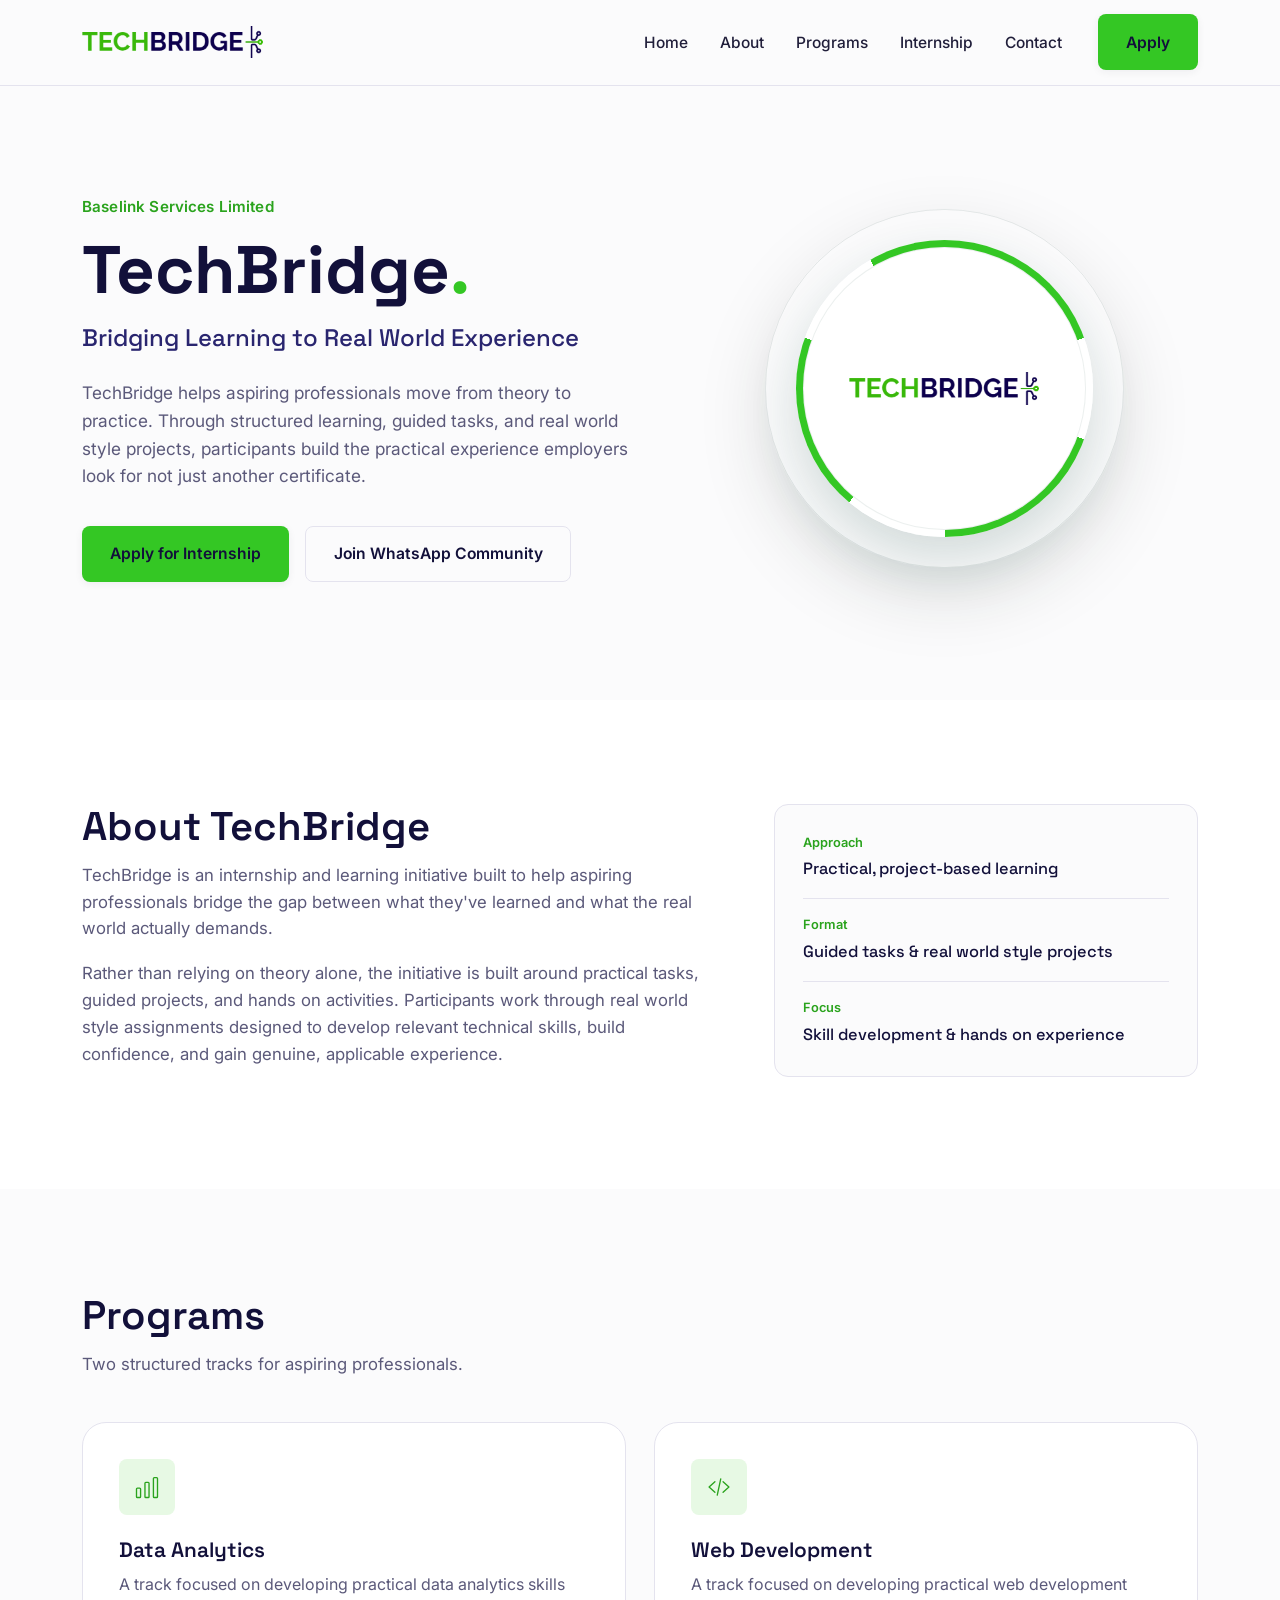
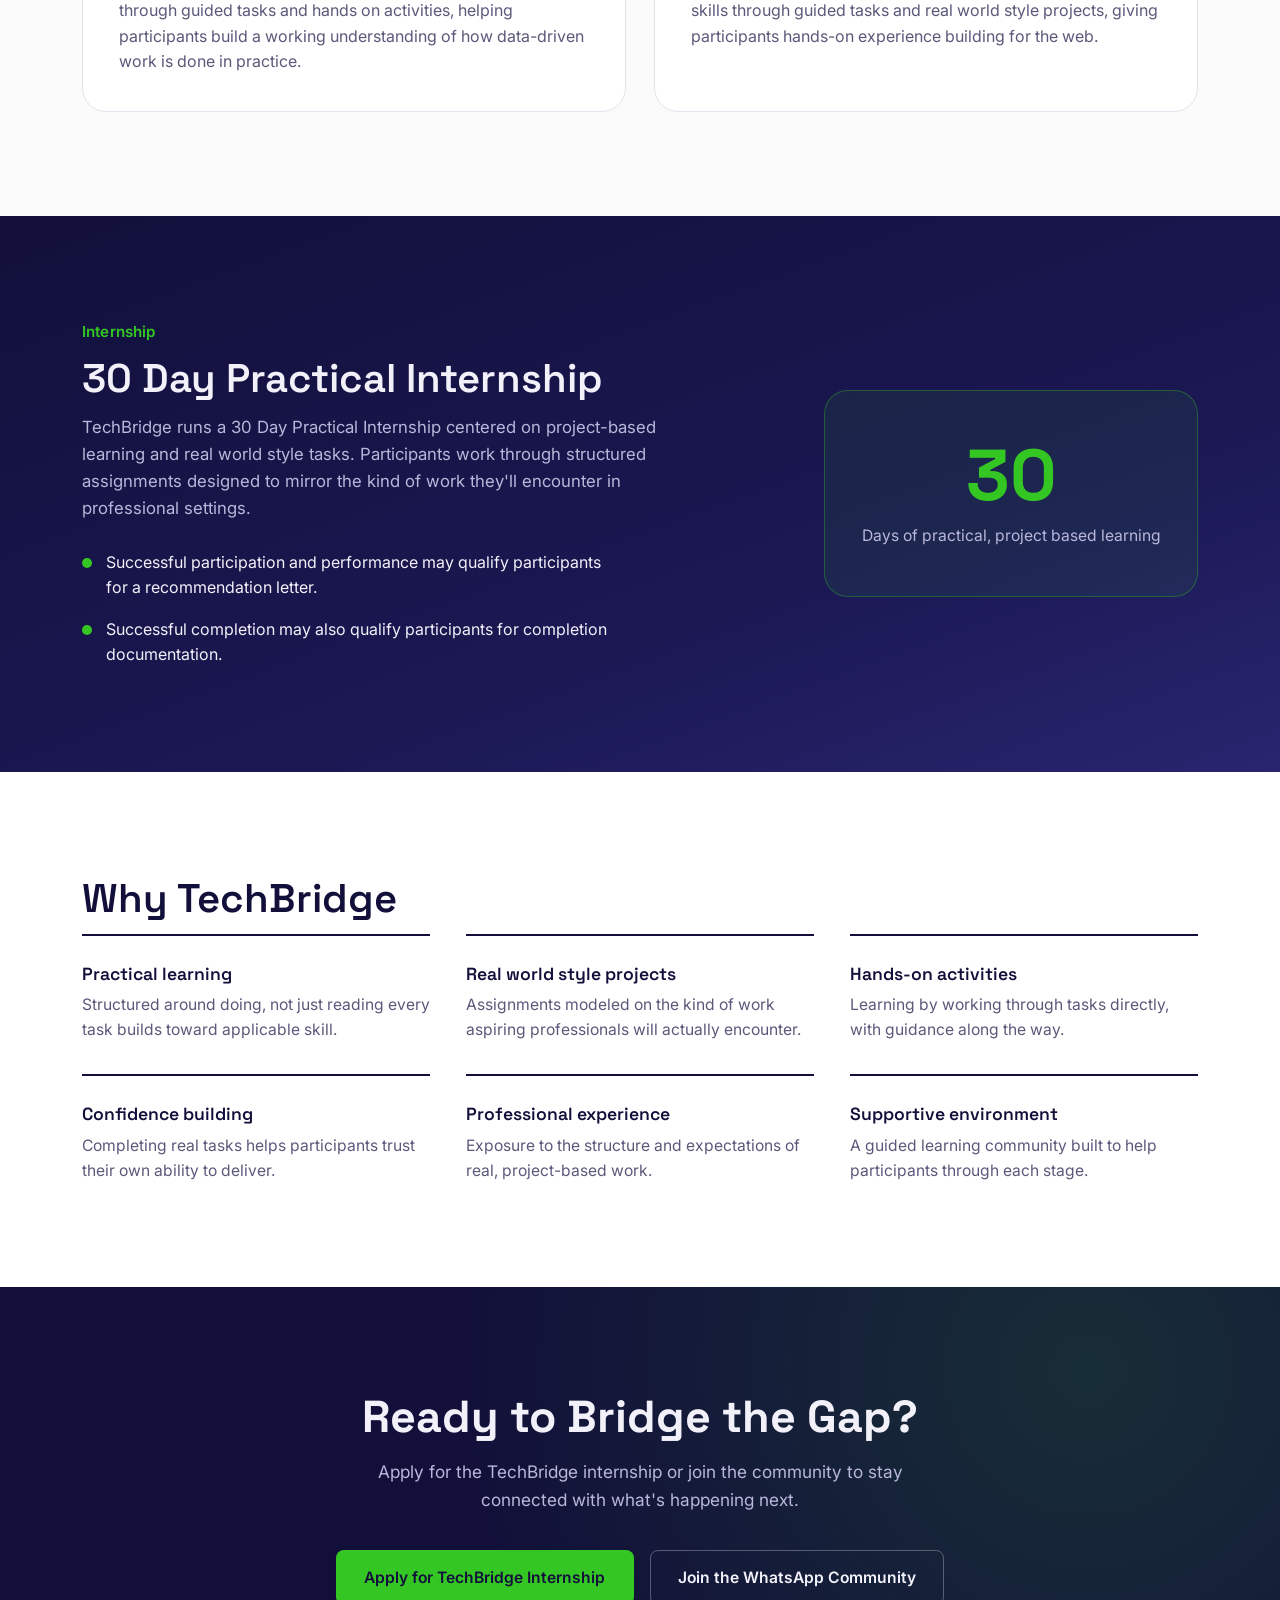
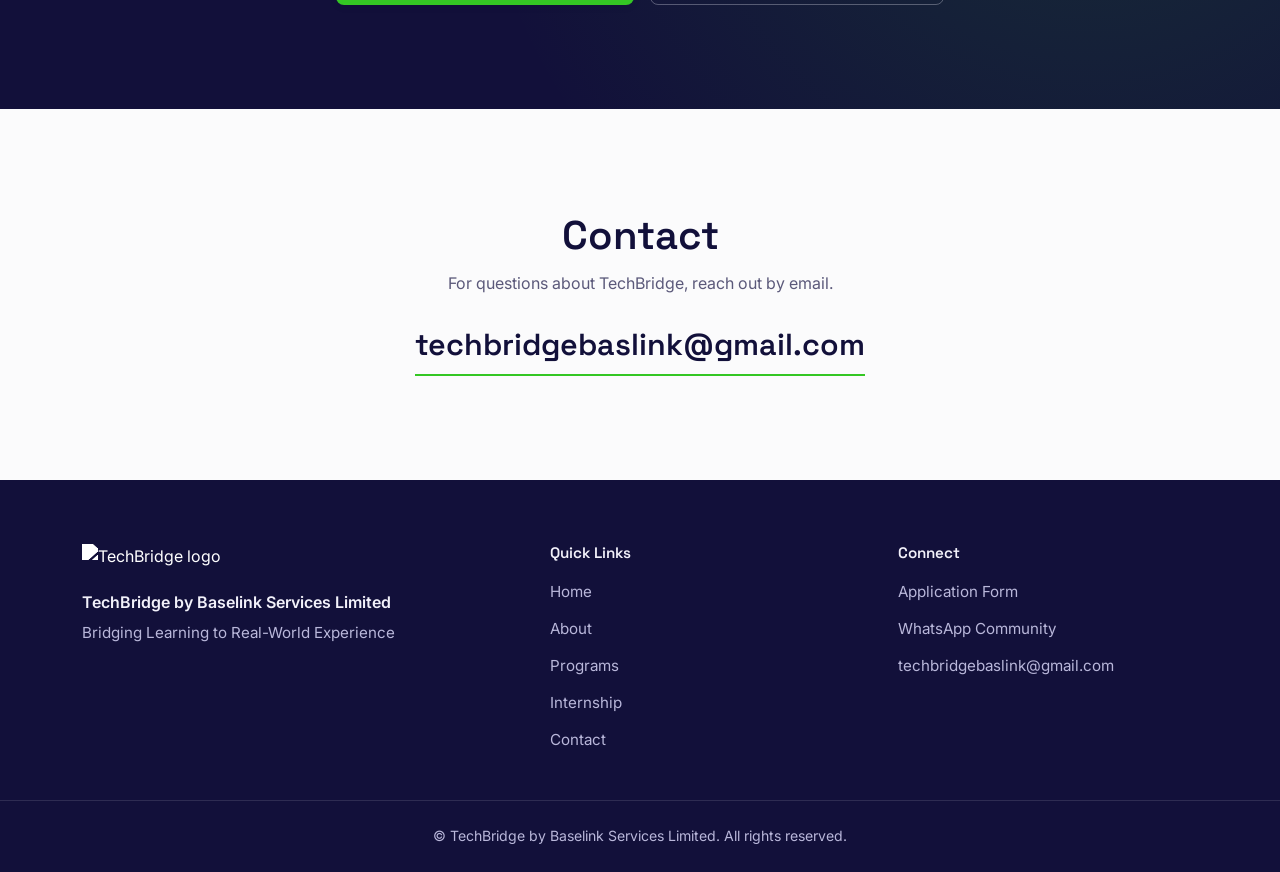
==== index.html @ 08ce560a "Add files via upload" ====
<!DOCTYPE html>
<html lang="en">
<head>
  <meta charset="UTF-8">
  <meta name="viewport" content="width=device-width, initial-scale=1.0">
  <title>TechBridge by Baselink Services Limited — Bridging Learning to Real-World Experience</title>
  <meta name="description" content="TechBridge by Baselink Services Limited offers a 30-Day Practical Internship in Data Analytics and Web Development, helping aspiring professionals bridge learning to real-world experience.">
  <link rel="icon" type="image/png" href="techbridge-logo.png">
  <link rel="preconnect" href="https://fonts.googleapis.com">
  <link rel="preconnect" href="https://fonts.gstatic.com" crossorigin>
  <link href="https://fonts.googleapis.com/css2?family=Space+Grotesk:wght@500;600;700&family=Inter:wght@400;500;600&display=swap" rel="stylesheet">
  <link rel="stylesheet" href="style.css">
</head>
<body>

  <!-- Skip link for keyboard/screen-reader users -->
  <a class="skip-link" href="#main">Skip to main content</a>

  <!-- ============ NAVIGATION ============ -->
  <header class="site-header">
    <nav class="navbar" aria-label="Primary navigation">
      <a href="#top" class="brand">
        <img src="techbridge-logo.png" alt="TechBridge logo" class="brand-logo">
      </a>

      <button class="nav-toggle" id="navToggle" aria-expanded="false" aria-controls="navMenu" aria-label="Open menu">
        <span></span><span></span><span></span>
      </button>

      <div class="nav-menu" id="navMenu">
        <ul class="nav-links">
          <li><a href="#top" class="nav-link">Home</a></li>
          <li><a href="#about" class="nav-link">About</a></li>
          <li><a href="#programs" class="nav-link">Programs</a></li>
          <li><a href="#internship" class="nav-link">Internship</a></li>
          <li><a href="#contact" class="nav-link">Contact</a></li>
        </ul>
        <a href="https://forms.gle/8EbdSy5ttGfLZfjv5?utm_source=chatgpt.com"
           class="btn btn-primary nav-apply"
           target="_blank" rel="noopener noreferrer">Apply</a>
      </div>
    </nav>
  </header>

  <main id="main">

    <!-- ============ HERO ============ -->
    <section id="top" class="hero">
      <div class="hero-inner">
        <div class="hero-content">
          <p class="eyebrow">Baselink Services Limited</p>
          <h1 class="hero-title">
            TechBridge<span class="hero-title-accent">.</span>
          </h1>
          <p class="hero-tagline">Bridging Learning to Real World Experience</p>
          <p class="hero-body">
            TechBridge helps aspiring professionals move from theory to practice.
            Through structured learning, guided tasks, and real world style projects,
            participants build the practical experience employers look for 
            not just another certificate.
          </p>
          <div class="hero-actions">
            <a href="https://forms.gle/8EbdSy5ttGfLZfjv5?utm_source=chatgpt.com"
               class="btn btn-primary" target="_blank" rel="noopener noreferrer">
              Apply for Internship
            </a>
            <a href="https://chat.whatsapp.com/FqpBvYS4oaK32cXDxc8JIS?utm_source=chatgpt.com"
               class="btn btn-secondary" target="_blank" rel="noopener noreferrer">
              Join WhatsApp Community
            </a>
          </div>
        </div>

        <div class="hero-visual">
          <div class="hero-logo-orbit" aria-label="TechBridge logo">
            <div class="hero-logo-ring">
              <div class="hero-logo-core">
                <img src="techbridge-logo.png" alt="TechBridge logo" class="hero-logo-image">
              </div>
            </div>
          </div>
        </div>
      </div>
    </section>

    <!-- ============ ABOUT ============ -->
    <section id="about" class="section about">
      <div class="section-inner about-grid">
        <div class="about-text">
          <h2 class="section-title">About TechBridge</h2>
          <p>
            TechBridge is an internship and learning initiative built to help aspiring
            professionals bridge the gap between what they've learned and what the
            real world actually demands.
          </p>
          <p>
            Rather than relying on theory alone, the initiative is built around
            practical tasks, guided projects, and hands on activities. Participants
            work through real world style assignments designed to develop relevant
            technical skills, build confidence, and gain genuine, applicable experience.
          </p>
        </div>
        <div class="about-panel">
          <div class="about-panel-row">
            <span class="about-panel-label">Approach</span>
            <span class="about-panel-value">Practical, project-based learning</span>
          </div>
          <div class="about-panel-row">
            <span class="about-panel-label">Format</span>
            <span class="about-panel-value">Guided tasks &amp; real world style projects</span>
          </div>
          <div class="about-panel-row">
            <span class="about-panel-label">Focus</span>
            <span class="about-panel-value">Skill development &amp; hands on experience</span>
          </div>
        </div>
      </div>
    </section>

    <!-- ============ PROGRAMS ============ -->
    <section id="programs" class="section programs">
      <div class="section-inner">
        <h2 class="section-title">Programs</h2>
        <p class="section-subtitle">Two structured tracks for aspiring professionals.</p>

        <div class="program-grid">
          <article class="program-card">
            <div class="program-icon" aria-hidden="true">
              <svg viewBox="0 0 48 48" fill="none">
                <rect x="6" y="26" width="7" height="16" rx="1.5" class="icon-stroke"/>
                <rect x="20.5" y="16" width="7" height="26" rx="1.5" class="icon-stroke"/>
                <rect x="35" y="8" width="7" height="34" rx="1.5" class="icon-stroke"/>
              </svg>
            </div>
            <h3 class="program-title">Data Analytics</h3>
            <p class="program-desc">
              A track focused on developing practical data analytics skills through
              guided tasks and hands on activities, helping participants build a
              working understanding of how data-driven work is done in practice.
            </p>
          </article>

          <article class="program-card">
            <div class="program-icon" aria-hidden="true">
              <svg viewBox="0 0 48 48" fill="none">
                <path d="M17 15 L7 24 L17 33" class="icon-stroke" stroke-linecap="round" stroke-linejoin="round"/>
                <path d="M31 15 L41 24 L31 33" class="icon-stroke" stroke-linecap="round" stroke-linejoin="round"/>
                <line x1="27" y1="10" x2="21" y2="38" class="icon-stroke" stroke-linecap="round"/>
              </svg>
            </div>
            <h3 class="program-title">Web Development</h3>
            <p class="program-desc">
              A track focused on developing practical web development skills through
              guided tasks and real world style projects, giving participants
              hands-on experience building for the web.
            </p>
          </article>
        </div>
      </div>
    </section>

    <!-- ============ INTERNSHIP ============ -->
    <section id="internship" class="section internship">
      <div class="section-inner internship-grid">
        <div class="internship-content">
          <p class="eyebrow eyebrow--light">Internship</p>
          <h2 class="section-title section-title--light">30 Day Practical Internship</h2>
          <p class="internship-body">
            TechBridge runs a 30 Day Practical Internship centered on project-based
            learning and real world style tasks. Participants work through
            structured assignments designed to mirror the kind of work they'll
            encounter in professional settings.
          </p>
          <ul class="internship-points">
            <li>
              <span class="point-mark" aria-hidden="true"></span>
              Successful participation and performance may qualify participants
              for a recommendation letter.
            </li>
            <li>
              <span class="point-mark" aria-hidden="true"></span>
              Successful completion may also qualify participants for completion
              documentation.
            </li>
          </ul>
        </div>
        <div class="internship-card">
          <span class="internship-card-number">30</span>
          <span class="internship-card-label">Days of practical, project based learning</span>
        </div>
      </div>
    </section>

    <!-- ============ WHY TECHBRIDGE ============ -->
    <section class="section why">
      <div class="section-inner">
        <h2 class="section-title">Why TechBridge</h2>
        <div class="why-grid">
          <div class="why-item">
            <h3>Practical learning</h3>
            <p>Structured around doing, not just reading every task builds toward applicable skill.</p>
          </div>
          <div class="why-item">
            <h3>Real world style projects</h3>
            <p>Assignments modeled on the kind of work aspiring professionals will actually encounter.</p>
          </div>
          <div class="why-item">
            <h3>Hands-on activities</h3>
            <p>Learning by working through tasks directly, with guidance along the way.</p>
          </div>
          <div class="why-item">
            <h3>Confidence building</h3>
            <p>Completing real tasks helps participants trust their own ability to deliver.</p>
          </div>
          <div class="why-item">
            <h3>Professional experience</h3>
            <p>Exposure to the structure and expectations of real, project-based work.</p>
          </div>
          <div class="why-item">
            <h3>Supportive environment</h3>
            <p>A guided learning community built to help participants through each stage.</p>
          </div>
        </div>
      </div>
    </section>

    <!-- ============ APPLICATION CTA ============ -->
    <section class="section cta">
      <div class="section-inner cta-inner">
        <h2 class="cta-title">Ready to Bridge the Gap?</h2>
        <p class="cta-body">
          Apply for the TechBridge internship or join the community to stay
          connected with what's happening next.
        </p>
        <div class="cta-actions">
          <a href="https://forms.gle/8EbdSy5ttGfLZfjv5?utm_source=chatgpt.com"
             class="btn btn-primary" target="_blank" rel="noopener noreferrer">
            Apply for TechBridge Internship
          </a>
          <a href="https://chat.whatsapp.com/FqpBvYS4oaK32cXDxc8JIS?utm_source=chatgpt.com"
             class="btn btn-secondary" target="_blank" rel="noopener noreferrer">
            Join the WhatsApp Community
          </a>
        </div>
      </div>
    </section>

    <!-- ============ CONTACT ============ -->
    <section id="contact" class="section contact">
      <div class="section-inner contact-inner">
        <h2 class="section-title">Contact</h2>
        <p class="contact-body">For questions about TechBridge, reach out by email.</p>
        <a href="mailto:techbridgebaslink@gmail.com" class="contact-email">
          techbridgebaslink@gmail.com
        </a>
      </div>
    </section>

  </main>

  <!-- ============ FOOTER ============ -->
  <footer class="site-footer">
    <div class="footer-inner">
      <div class="footer-brand">
        <img src="image/techbridge-logo.png" alt="TechBridge logo" class="footer-logo">
        <p class="footer-org">TechBridge by Baselink Services Limited</p>
        <p class="footer-tagline">Bridging Learning to Real-World Experience</p>
      </div>

      <div class="footer-col">
        <h3 class="footer-heading">Quick Links</h3>
        <ul class="footer-links">
          <li><a href="#top">Home</a></li>
          <li><a href="#about">About</a></li>
          <li><a href="#programs">Programs</a></li>
          <li><a href="#internship">Internship</a></li>
          <li><a href="#contact">Contact</a></li>
        </ul>
      </div>

      <div class="footer-col">
        <h3 class="footer-heading">Connect</h3>
        <ul class="footer-links">
          <li><a href="https://forms.gle/8EbdSy5ttGfLZfjv5?utm_source=chatgpt.com" target="_blank" rel="noopener noreferrer">Application Form</a></li>
          <li><a href="https://chat.whatsapp.com/FqpBvYS4oaK32cXDxc8JIS?utm_source=chatgpt.com" target="_blank" rel="noopener noreferrer">WhatsApp Community</a></li>
          <li><a href="mailto:techbridgebaslink@gmail.com">techbridgebaslink@gmail.com</a></li>
        </ul>
      </div>
    </div>

    <div class="footer-bottom">
      <p>&copy; TechBridge by Baselink Services Limited. All rights reserved.</p>
    </div>
  </footer>

  <script src="script.js"></script>
</body>
</html>
---- style.css ----
/* =========================================================
   TechBridge — Design System & Styles
   Sections: 1. Reset  2. Design Tokens  3. Base Typography
   4. Layout Utilities  5. Buttons  6. Header/Nav  7. Hero
   8. About  9. Programs  10. Internship  11. Why  12. CTA
   13. Contact  14. Footer  15. Animations  16. Media Queries
   ========================================================= */

/* ---------- 1. Reset ---------- */
*, *::before, *::after { box-sizing: border-box; }
html { scroll-behavior: smooth; }
body, h1, h2, h3, p, ul, figure { margin: 0; }
ul { padding: 0; list-style: none; }
img { max-width: 100%; display: block; }
a { color: inherit; text-decoration: none; }
button { font: inherit; }

/* ---------- 2. Design Tokens ---------- */
:root {
  /* Brand colors, drawn from the TechBridge mark */
  --color-navy-900: #12103A;
  --color-navy-800: #1B1854;
  --color-navy-700: #29256F;
  --color-green-500: #34C724;
  --color-green-600: #2AA31D;
  --color-green-100: #E7F9E4;

  /* Neutrals */
  --color-bg: #FBFBFC;
  --color-surface: #FFFFFF;
  --color-border: #E4E3EE;
  --color-text: #201E3A;
  --color-text-muted: #5B597A;
  --color-text-on-dark: #F2F1FA;
  --color-text-on-dark-muted: #B9B7DA;

  /* Type */
  --font-display: "Space Grotesk", "Segoe UI", sans-serif;
  --font-body: "Inter", "Segoe UI", sans-serif;

  /* Layout */
  --container-width: 1180px;
  --radius-sm: 8px;
  --radius-md: 14px;
  --radius-lg: 24px;
  --shadow-sm: 0 2px 8px rgba(18, 16, 58, 0.06);
  --shadow-md: 0 12px 32px rgba(18, 16, 58, 0.10);
  --shadow-glow: 0 0 0 4px rgba(52, 199, 36, 0.16);

  --transition-fast: 0.18s ease;
  --transition-med: 0.32s cubic-bezier(0.22, 1, 0.36, 1);
}

/* ---------- 3. Base Typography ---------- */
body {
  font-family: var(--font-body);
  color: var(--color-text);
  background: var(--color-bg);
  line-height: 1.6;
  -webkit-font-smoothing: antialiased;
}

h1, h2, h3 { font-family: var(--font-display); color: var(--color-navy-900); line-height: 1.15; }

.eyebrow {
  font-family: var(--font-body);
  font-weight: 600;
  font-size: 0.95rem;
  color: var(--color-green-600);
  margin: 0 0 0.75rem;
  letter-spacing: 0.01em;
}
.eyebrow--light { color: var(--color-green-500); }

.section-title {
  font-size: clamp(1.8rem, 1.4vw + 1.5rem, 2.5rem);
  font-weight: 600;
  margin-bottom: 0.75rem;
}
.section-title--light { color: var(--color-text-on-dark); }

.section-subtitle {
  color: var(--color-text-muted);
  font-size: 1.05rem;
  margin-bottom: 2.75rem;
  max-width: 46ch;
}

a:focus-visible, button:focus-visible {
  outline: 3px solid var(--color-green-500);
  outline-offset: 3px;
  border-radius: 4px;
}

/* ---------- 4. Layout Utilities ---------- */
.section { padding: 6.5rem 0; }
.section-inner {
  width: 100%;
  max-width: var(--container-width);
  margin: 0 auto;
  padding: 0 2rem;
}
.skip-link {
  position: absolute;
  left: -999px;
  top: 0;
  background: var(--color-navy-900);
  color: #fff;
  padding: 0.75rem 1.25rem;
  z-index: 200;
  border-radius: 0 0 8px 0;
}
.skip-link:focus { left: 0; }

/* ---------- 5. Buttons ---------- */
.btn {
  display: inline-flex;
  align-items: center;
  justify-content: center;
  gap: 0.5rem;
  padding: 0.9rem 1.7rem;
  border-radius: var(--radius-sm);
  font-weight: 600;
  font-size: 0.98rem;
  cursor: pointer;
  border: 1.5px solid transparent;
  transition: transform var(--transition-fast), box-shadow var(--transition-fast), background var(--transition-fast), color var(--transition-fast), border-color var(--transition-fast);
  white-space: nowrap;
}
.btn-primary {
  background: var(--color-green-500);
  color: var(--color-navy-900);
  box-shadow: var(--shadow-sm);
}
.btn-primary:hover {
  background: var(--color-green-600);
  transform: translateY(-2px);
  box-shadow: var(--shadow-md);
}
.btn-secondary {
  background: transparent;
  color: var(--color-navy-900);
  border-color: var(--color-border);
}
.btn-secondary:hover {
  border-color: var(--color-navy-900);
  transform: translateY(-2px);
}

/* Secondary button on dark backgrounds (CTA section) */
.cta .btn-secondary { color: var(--color-text-on-dark); border-color: rgba(242, 241, 250, 0.3); }
.cta .btn-secondary:hover { border-color: var(--color-text-on-dark); }

/* ---------- 6. Header / Nav ---------- */
.site-header {
  position: sticky;
  top: 0;
  z-index: 100;
  background: rgba(251, 251, 252, 0.85);
  backdrop-filter: blur(10px);
  border-bottom: 1px solid var(--color-border);
}
.navbar {
  max-width: var(--container-width);
  margin: 0 auto;
  padding: 0.9rem 2rem;
  display: flex;
  align-items: center;
  justify-content: space-between;
}
.brand { display: inline-flex; align-items: center; }
.brand-logo { height: 32px; width: auto; }

.nav-menu {
  display: flex;
  align-items: center;
  gap: 2.25rem;
}
.nav-links { display: flex; gap: 2rem; }
.nav-link {
  font-weight: 500;
  font-size: 0.97rem;
  color: var(--color-text);
  position: relative;
  padding: 0.3rem 0;
  transition: color var(--transition-fast);
}
.nav-link::after {
  content: "";
  position: absolute;
  left: 0; bottom: 0;
  width: 0;
  height: 2px;
  background: var(--color-green-500);
  transition: width var(--transition-med);
}
.nav-link:hover { color: var(--color-navy-900); }
.nav-link:hover::after { width: 100%; }

.nav-toggle {
  display: none;
  flex-direction: column;
  justify-content: center;
  gap: 5px;
  width: 40px;
  height: 40px;
  background: transparent;
  border: none;
  cursor: pointer;
}
.nav-toggle span {
  display: block;
  height: 2px;
  width: 24px;
  background: var(--color-navy-900);
  margin: 0 auto;
  transition: transform var(--transition-fast), opacity var(--transition-fast);
}

/* ---------- 7. Hero ---------- */
.hero {
  padding: 5.5rem 0 6rem;
  overflow: hidden;
}
.hero-inner {
  max-width: var(--container-width);
  margin: 0 auto;
  padding: 0 2rem;
  display: grid;
  grid-template-columns: 1.05fr 0.95fr;
  align-items: center;
  gap: 3rem;
}
.hero-content { animation: rise-in 0.7s var(--transition-med) both; }
.hero-title {
  font-size: clamp(2.6rem, 4vw + 1rem, 4.2rem);
  font-weight: 700;
  color: var(--color-navy-900);
  margin-bottom: 0.6rem;
}
.hero-title-accent { color: var(--color-green-500); }
.hero-tagline {
  font-family: var(--font-display);
  font-size: clamp(1.15rem, 1vw + 0.8rem, 1.5rem);
  color: var(--color-navy-700);
  font-weight: 500;
  margin-bottom: 1.4rem;
}
.hero-body {
  color: var(--color-text-muted);
  font-size: 1.08rem;
  max-width: 52ch;
  margin-bottom: 2.25rem;
}
.hero-actions { display: flex; flex-wrap: wrap; gap: 1rem; }

.hero-visual {
  display: flex;
  align-items: center;
  justify-content: center;
  min-height: 430px;
}
.hero-logo-orbit {
  position: relative;
  width: min(390px, 82vw);
  aspect-ratio: 1;
  display: grid;
  place-items: center;
  animation: rise-in 0.9s var(--transition-med) both;
  animation-delay: 0.15s;
}
.hero-logo-orbit::before,
.hero-logo-orbit::after {
  content: "";
  position: absolute;
  border-radius: 50%;
  pointer-events: none;
}
.hero-logo-orbit::before {
  inset: 4%;
  border: 1px solid rgba(20, 66, 55, 0.10);
  box-shadow: 0 28px 70px rgba(10, 38, 31, 0.13);
}
.hero-logo-orbit::after {
  width: 78%;
  height: 78%;
  background: radial-gradient(circle, rgba(52, 199, 36, 0.10) 0%, rgba(52, 199, 36, 0.03) 50%, transparent 72%);
  filter: blur(2px);
}
.hero-logo-ring {
  position: relative;
  z-index: 1;
  width: 76%;
  aspect-ratio: 1;
  border-radius: 50%;
  display: grid;
  place-items: center;
  padding: 7px;
  background: conic-gradient(
    from 0deg,
    var(--color-green-500) 0deg 70deg,
    #ffffff 70deg 110deg,
    var(--color-green-500) 110deg 180deg,
    #ffffff 180deg 220deg,
    var(--color-green-500) 220deg 290deg,
    #ffffff 290deg 330deg,
    var(--color-green-500) 330deg 360deg
  );
  box-shadow: 0 22px 55px rgba(18, 67, 53, 0.18);
  animation: logo-ring-spin 7s linear infinite;
}
.hero-logo-core {
  width: 100%;
  height: 100%;
  border-radius: 50%;
  display: grid;
  place-items: center;
  padding: 16%;
  background: #ffffff;
  border: 1px solid rgba(18, 67, 53, 0.08);
  overflow: hidden;
}
.hero-logo-image {
  width: 100%;
  height: 100%;
  object-fit: contain;
  display: block;
  animation: logo-ring-counter-spin 7s linear infinite;
}
@keyframes logo-ring-spin {
  to { transform: rotate(360deg); }
}
@keyframes logo-ring-counter-spin {
  to { transform: rotate(-360deg); }
}

/* ---------- 8. About ---------- */
.about { background: var(--color-surface); }
.about-grid {
  display: grid;
  grid-template-columns: 1.2fr 0.8fr;
  gap: 3.5rem;
  align-items: start;
}
.about-text p {
  color: var(--color-text-muted);
  font-size: 1.05rem;
  max-width: 58ch;
  margin-bottom: 1.1rem;
}
.about-panel {
  background: var(--color-bg);
  border: 1px solid var(--color-border);
  border-radius: var(--radius-md);
  padding: 1.75rem;
}
.about-panel-row {
  display: flex;
  flex-direction: column;
  gap: 0.2rem;
  padding: 1rem 0;
  border-bottom: 1px solid var(--color-border);
}
.about-panel-row:last-child { border-bottom: none; padding-bottom: 0; }
.about-panel-row:first-child { padding-top: 0; }
.about-panel-label {
  font-size: 0.8rem;
  font-weight: 600;
  color: var(--color-green-600);
}
.about-panel-value {
  font-family: var(--font-display);
  color: var(--color-navy-900);
  font-weight: 500;
  font-size: 1.02rem;
}

/* ---------- 9. Programs ---------- */
.programs { background: var(--color-bg); }
.program-grid {
  display: grid;
  grid-template-columns: repeat(2, 1fr);
  gap: 1.75rem;
}
.program-card {
  background: var(--color-surface);
  border: 1px solid var(--color-border);
  border-radius: var(--radius-lg);
  padding: 2.25rem;
  transition: transform var(--transition-med), box-shadow var(--transition-med), border-color var(--transition-med);
}
.program-card:hover {
  transform: translateY(-6px);
  box-shadow: var(--shadow-md);
  border-color: var(--color-green-500);
}
.program-icon {
  width: 56px; height: 56px;
  border-radius: var(--radius-sm);
  background: var(--color-green-100);
  display: flex; align-items: center; justify-content: center;
  margin-bottom: 1.5rem;
}
.program-icon svg { width: 28px; height: 28px; }
.icon-stroke { stroke: var(--color-green-600); stroke-width: 2.3; }
.program-title { font-size: 1.3rem; font-weight: 600; margin-bottom: 0.6rem; }
.program-desc { color: var(--color-text-muted); font-size: 1rem; }

/* ---------- 10. Internship ---------- */
.internship {
  background: linear-gradient(160deg, var(--color-navy-900), var(--color-navy-800) 65%, var(--color-navy-700));
}
.internship-grid {
  display: grid;
  grid-template-columns: 1.3fr 0.7fr;
  gap: 3rem;
  align-items: center;
}
.internship-body {
  color: var(--color-text-on-dark-muted);
  font-size: 1.05rem;
  max-width: 56ch;
  margin-bottom: 1.75rem;
}
.internship-points { display: flex; flex-direction: column; gap: 1rem; }
.internship-points li {
  display: flex;
  align-items: flex-start;
  gap: 0.85rem;
  color: var(--color-text-on-dark);
  font-size: 1rem;
  max-width: 54ch;
}
.point-mark {
  flex-shrink: 0;
  width: 10px; height: 10px;
  border-radius: 50%;
  background: var(--color-green-500);
  margin-top: 0.5rem;
}
.internship-card {
  background: rgba(52, 199, 36, 0.08);
  border: 1px solid rgba(52, 199, 36, 0.35);
  border-radius: var(--radius-lg);
  padding: 3rem 2rem;
  text-align: center;
  display: flex;
  flex-direction: column;
  gap: 0.75rem;
}
.internship-card-number {
  font-family: var(--font-display);
  font-size: 4.5rem;
  font-weight: 700;
  color: var(--color-green-500);
  line-height: 1;
}
.internship-card-label {
  color: var(--color-text-on-dark-muted);
  font-size: 0.98rem;
}

/* ---------- 11. Why TechBridge ---------- */
.why { background: var(--color-surface); }
.why-grid {
  display: grid;
  grid-template-columns: repeat(3, 1fr);
  gap: 2rem 2.25rem;
}
.why-item {
  padding: 1.75rem 0 0;
  border-top: 2px solid var(--color-navy-900);
}
.why-item h3 { font-size: 1.1rem; font-weight: 600; margin-bottom: 0.5rem; }
.why-item p { color: var(--color-text-muted); font-size: 0.98rem; }

/* ---------- 12. CTA ---------- */
.cta {
  background: var(--color-navy-900);
  background-image: radial-gradient(circle at 85% 20%, rgba(52, 199, 36, 0.16), transparent 55%);
  text-align: center;
}
.cta-inner { display: flex; flex-direction: column; align-items: center; }
.cta-title {
  font-size: clamp(2rem, 2vw + 1.2rem, 2.9rem);
  font-weight: 700;
  color: var(--color-text-on-dark);
  margin-bottom: 1rem;
}
.cta-body {
  color: var(--color-text-on-dark-muted);
  font-size: 1.08rem;
  max-width: 50ch;
  margin-bottom: 2.25rem;
}
.cta-actions { display: flex; flex-wrap: wrap; gap: 1rem; justify-content: center; }

/* ---------- 13. Contact ---------- */
.contact { background: var(--color-bg); text-align: center; }
.contact-inner { display: flex; flex-direction: column; align-items: center; }
.contact-body { color: var(--color-text-muted); margin-bottom: 1.5rem; }
.contact-email {
  font-family: var(--font-display);
  font-size: clamp(1.3rem, 1.5vw + 0.9rem, 1.9rem);
  font-weight: 600;
  color: var(--color-navy-900);
  padding-bottom: 0.3rem;
  border-bottom: 2px solid var(--color-green-500);
  transition: color var(--transition-fast);
}
.contact-email:hover { color: var(--color-green-600); }

/* ---------- 14. Footer ---------- */
.site-footer { background: var(--color-navy-900); color: var(--color-text-on-dark-muted); }
.footer-inner {
  max-width: var(--container-width);
  margin: 0 auto;
  padding: 4rem 2rem 3rem;
  display: grid;
  grid-template-columns: 1.4fr 1fr 1fr;
  gap: 3rem;
}
.footer-logo { height: 30px; width: auto; margin-bottom: 1rem; filter: brightness(0) invert(1); }
.footer-org { color: var(--color-text-on-dark); font-weight: 600; margin-bottom: 0.3rem; }
.footer-tagline { font-size: 0.95rem; }
.footer-heading {
  color: var(--color-text-on-dark);
  font-size: 0.95rem;
  font-weight: 600;
  margin-bottom: 1.1rem;
}
.footer-links { display: flex; flex-direction: column; gap: 0.7rem; }
.footer-links a { font-size: 0.95rem; transition: color var(--transition-fast); }
.footer-links a:hover { color: var(--color-green-500); }
.footer-bottom {
  border-top: 1px solid rgba(242, 241, 250, 0.12);
  padding: 1.5rem 2rem;
  text-align: center;
  font-size: 0.88rem;
}

/* ---------- 15. Animations ---------- */
@keyframes rise-in {
  from { opacity: 0; transform: translateY(18px); }
  to { opacity: 1; transform: translateY(0); }
}

.reveal {
  opacity: 0;
  transform: translateY(24px);
  transition: opacity 0.7s var(--transition-med), transform 0.7s var(--transition-med);
}
.reveal.is-visible {
  opacity: 1;
  transform: translateY(0);
}

@media (prefers-reduced-motion: reduce) {
  html { scroll-behavior: auto; }
  .hero-content, .hero-logo-orbit, .hero-logo-ring, .hero-logo-image, .reveal {
    animation: none !important;
    transition: none !important;
    opacity: 1 !important;
    transform: none !important;
  }
  .program-card:hover, .btn:hover { transform: none; }
}

/* ---------- 16. Media Queries ---------- */

/* Laptop / small desktop */
@media (max-width: 1024px) {
  .hero-inner { grid-template-columns: 1fr; text-align: left; }
  .hero-visual { order: -1; max-width: 360px; min-height: 340px; margin: 0 auto 1rem; }
  .about-grid { grid-template-columns: 1fr; }
  .internship-grid { grid-template-columns: 1fr; }
  .internship-card { max-width: 320px; }
  .why-grid { grid-template-columns: repeat(2, 1fr); }
}

/* Tablet */
@media (max-width: 768px) {
  .section { padding: 4.5rem 0; }
  .footer-inner { grid-template-columns: 1fr 1fr; }
  .footer-brand { grid-column: 1 / -1; }
  .program-grid { grid-template-columns: 1fr; }

  .nav-toggle { display: flex; }
  .nav-menu {
    position: fixed;
    top: 0;
    right: 0;
    height: 100vh;
    width: min(78vw, 320px);
    background: var(--color-surface);
    flex-direction: column;
    align-items: flex-start;
    justify-content: flex-start;
    gap: 2rem;
    padding: 5.5rem 2rem 2rem;
    box-shadow: -8px 0 32px rgba(18, 16, 58, 0.14);
    transform: translateX(100%);
    transition: transform var(--transition-med);
  }
  .nav-menu.is-open { transform: translateX(0); }
  .nav-links { flex-direction: column; gap: 1.5rem; width: 100%; }
  .nav-apply { width: 100%; text-align: center; }

  .nav-toggle.is-open span:nth-child(1) { transform: translateY(7px) rotate(45deg); }
  .nav-toggle.is-open span:nth-child(2) { opacity: 0; }
  .nav-toggle.is-open span:nth-child(3) { transform: translateY(-7px) rotate(-45deg); }
}

/* Mobile */
@media (max-width: 480px) {
  .section-inner, .navbar, .hero-inner { padding-left: 1.25rem; padding-right: 1.25rem; }
  .hero { padding: 3rem 0 3.5rem; }
  .section { padding: 3.5rem 0; }
  .hero-actions, .cta-actions { flex-direction: column; align-items: stretch; }
  .btn { width: 100%; }
  .why-grid { grid-template-columns: 1fr; }
  .footer-inner { grid-template-columns: 1fr; gap: 2.25rem; }
}
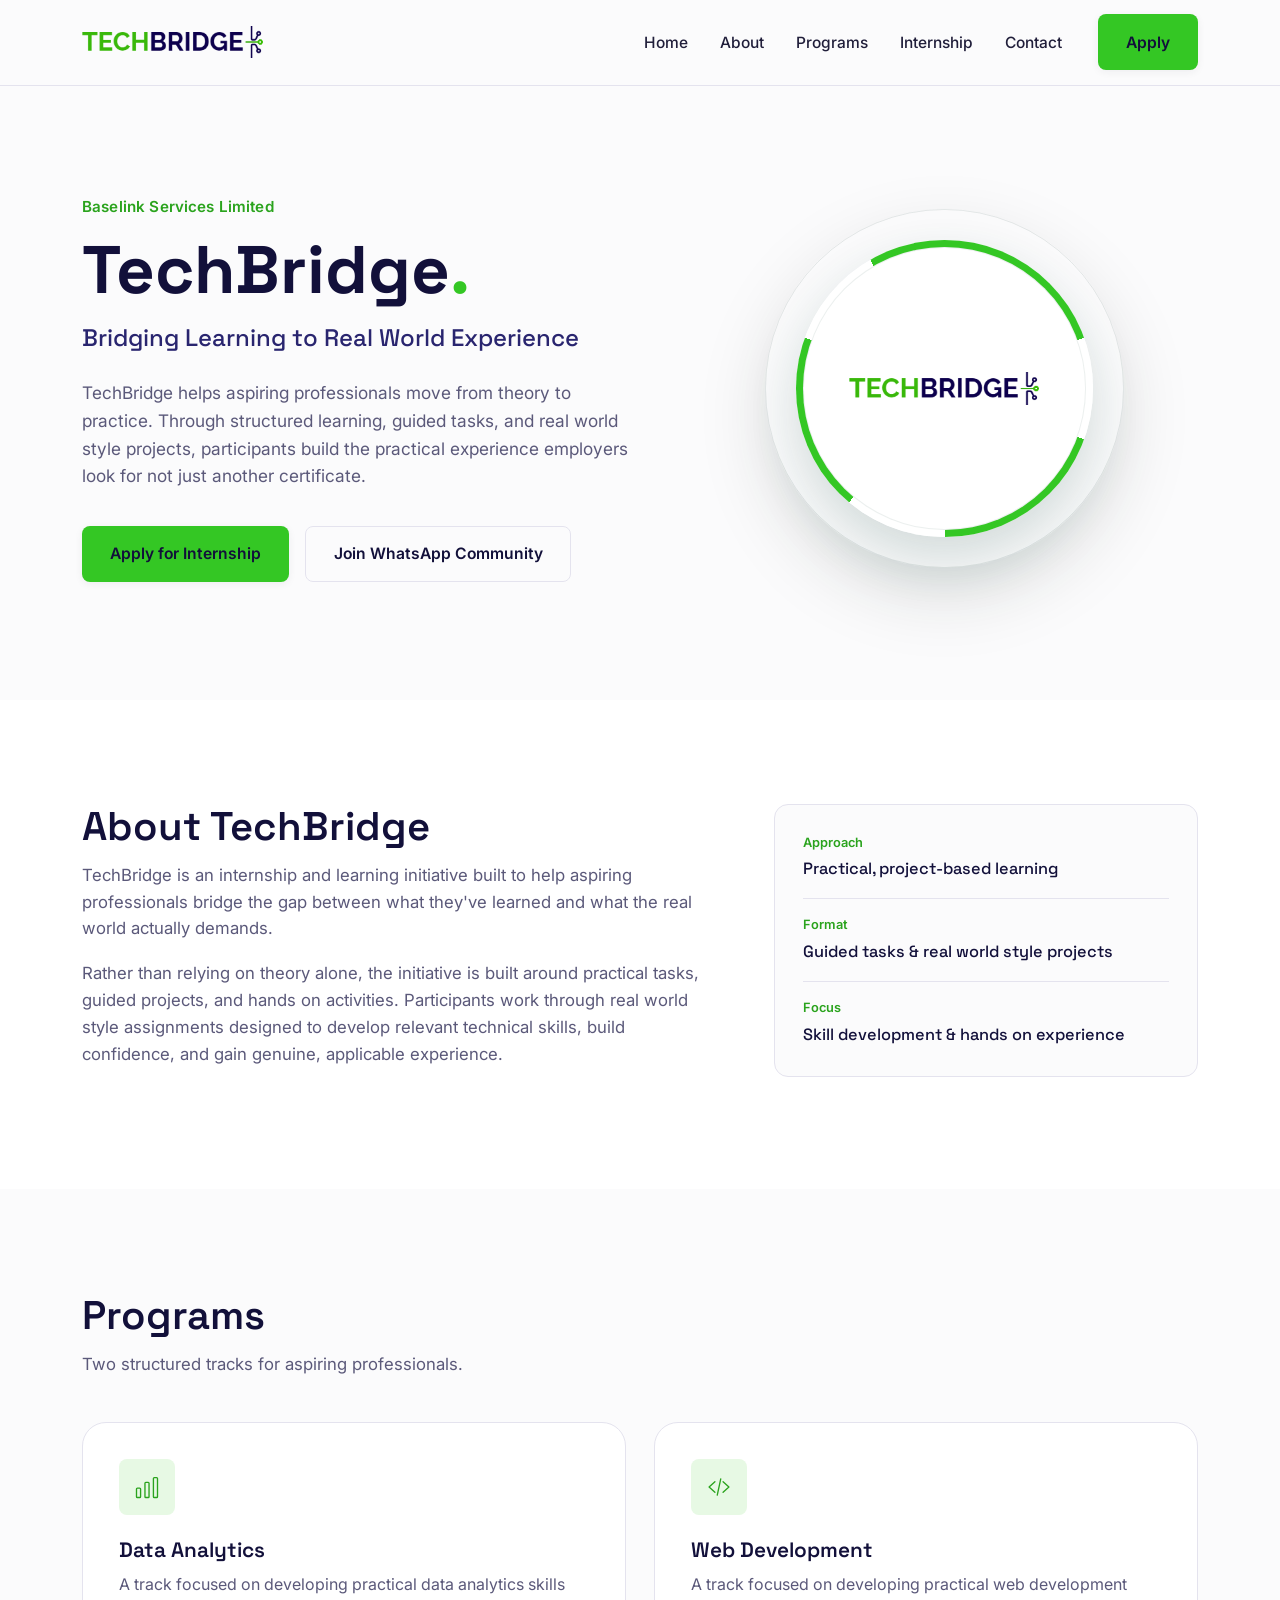
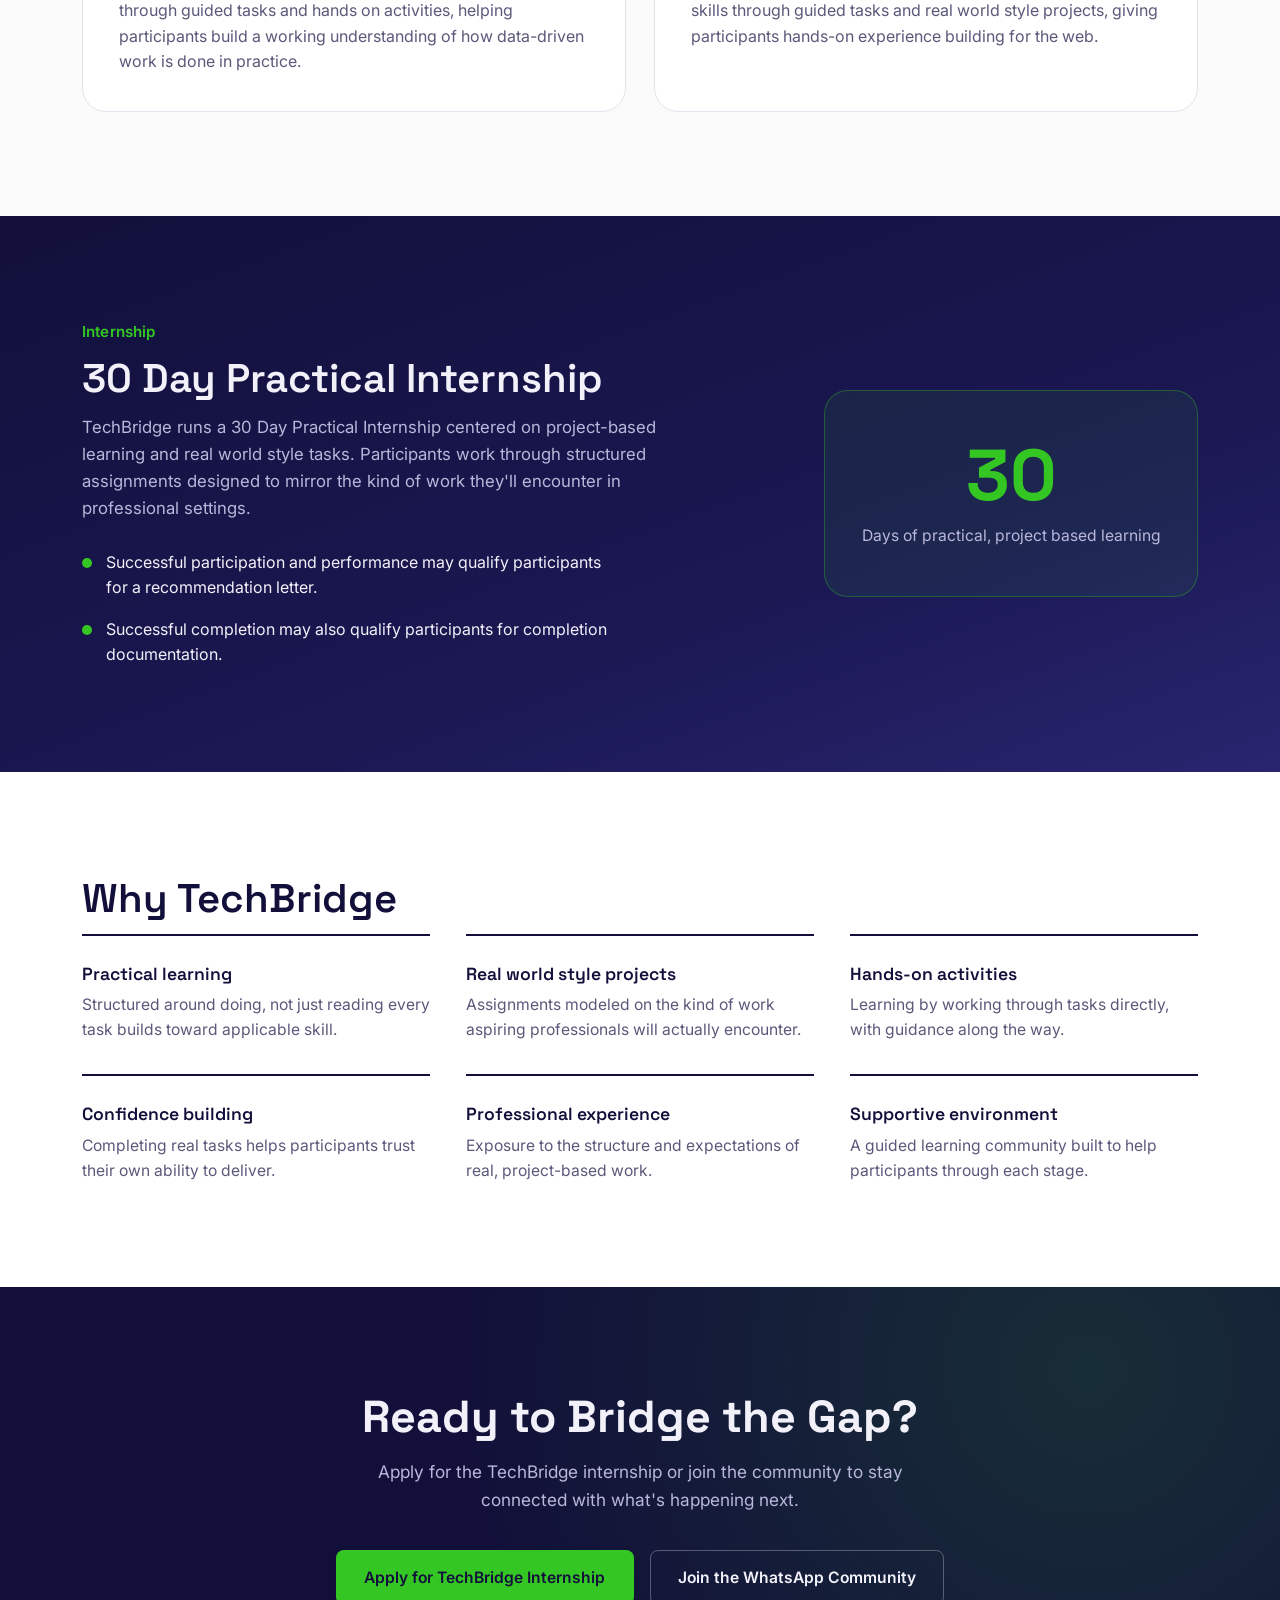
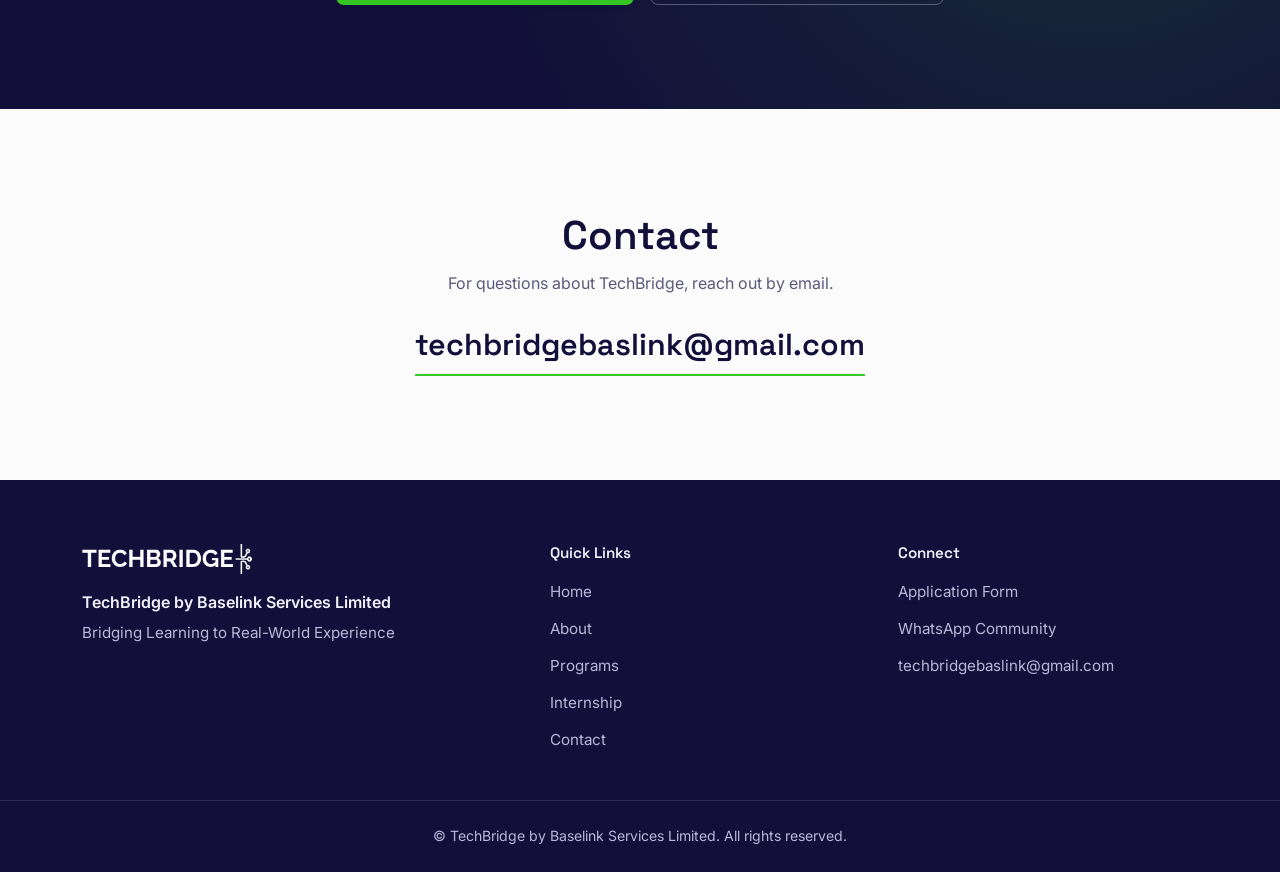
==== commit 44f928de: "Fix logo path for GitHub Pages" ====
--- a/index.html
+++ b/index.html
@@ -262,7 +262,7 @@
   <footer class="site-footer">
     <div class="footer-inner">
       <div class="footer-brand">
-        <img src="image/techbridge-logo.png" alt="TechBridge logo" class="footer-logo">
+        <img src="techbridge-logo.png" alt="TechBridge logo" class="footer-logo">
         <p class="footer-org">TechBridge by Baselink Services Limited</p>
         <p class="footer-tagline">Bridging Learning to Real-World Experience</p>
       </div>
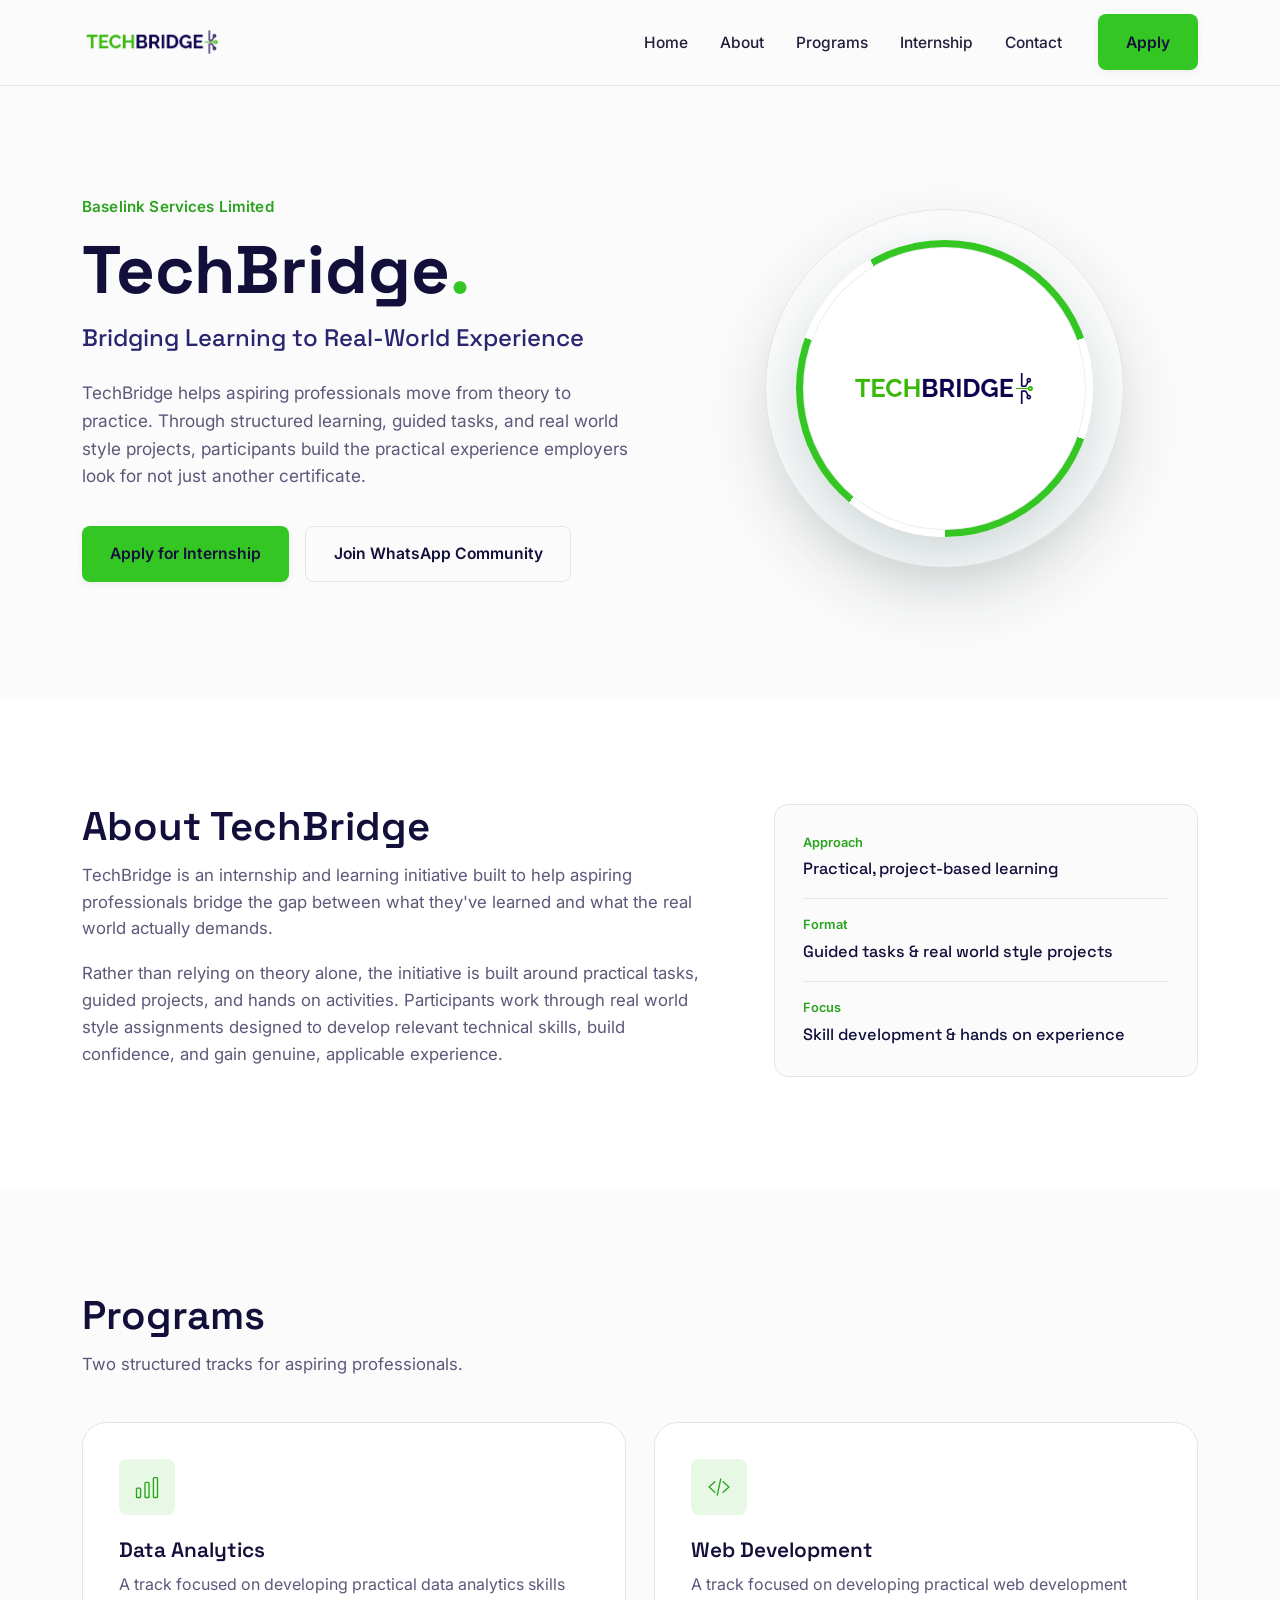
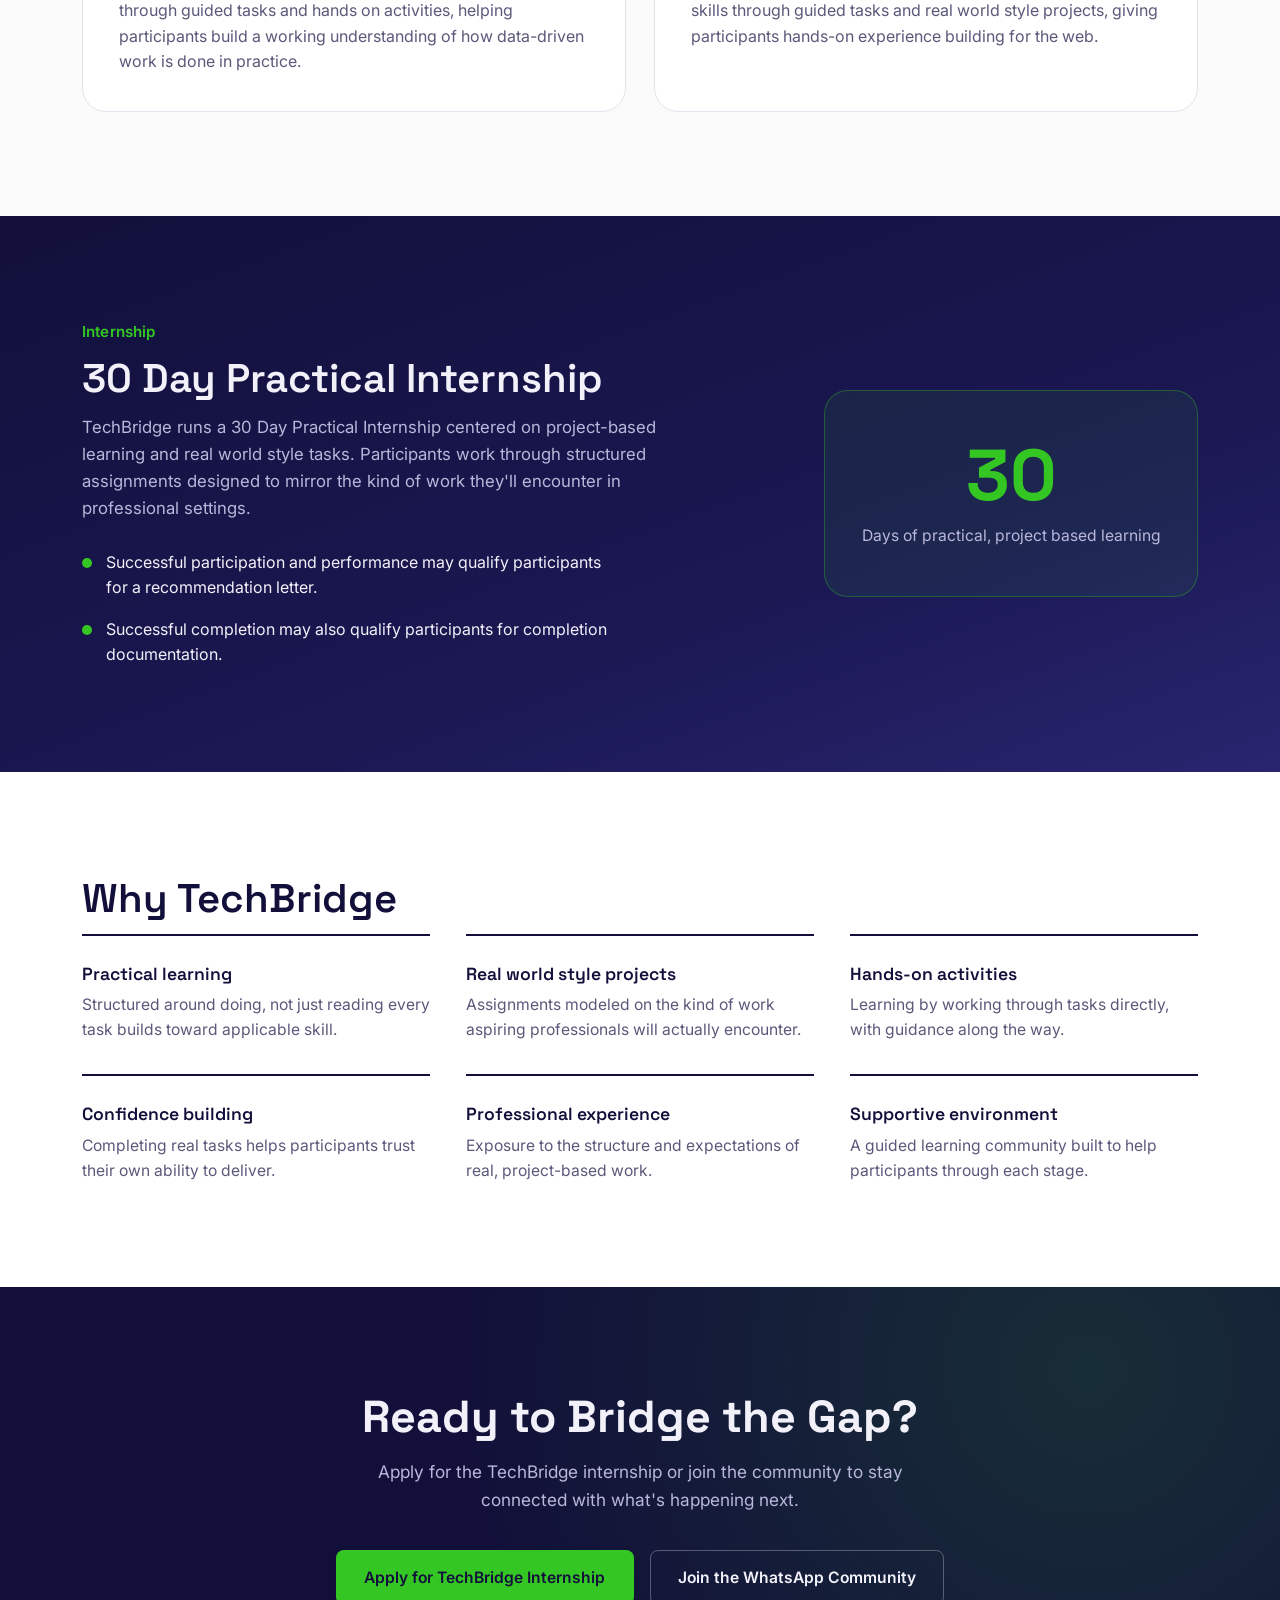
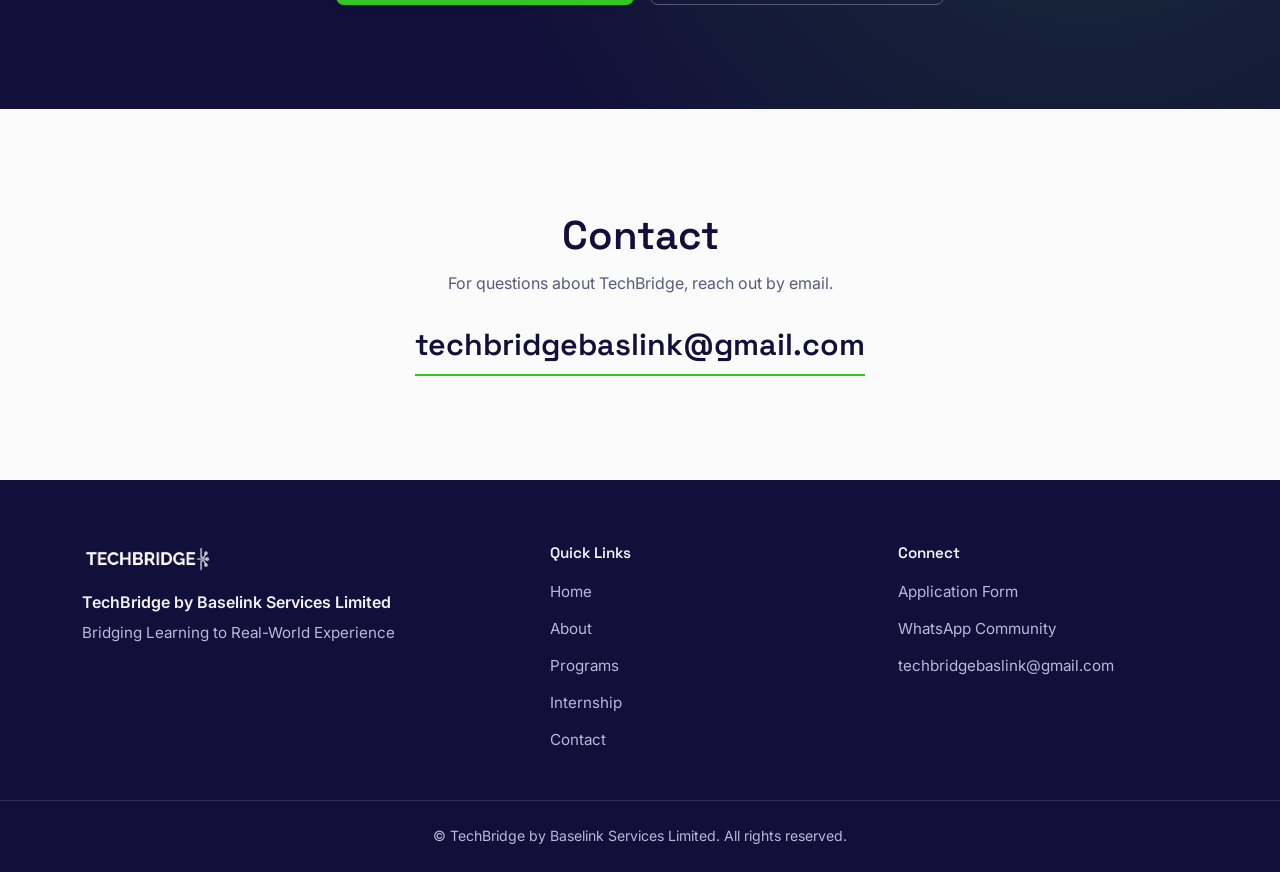
==== commit 1f669a6a: "Add files via upload" ====
--- a/index.html
+++ b/index.html
@@ -31,7 +31,7 @@
         <ul class="nav-links">
           <li><a href="#top" class="nav-link">Home</a></li>
           <li><a href="#about" class="nav-link">About</a></li>
-          <li><a href="#programs" class="nav-link">Programs</a></li>
+          <li><a href="programs.html" class="nav-link">Programs</a></li>
           <li><a href="#internship" class="nav-link">Internship</a></li>
           <li><a href="#contact" class="nav-link">Contact</a></li>
         </ul>
@@ -52,7 +52,7 @@
           <h1 class="hero-title">
             TechBridge<span class="hero-title-accent">.</span>
           </h1>
-          <p class="hero-tagline">Bridging Learning to Real World Experience</p>
+          <p class="hero-tagline">Bridging Learning to Real-World Experience</p>
           <p class="hero-body">
             TechBridge helps aspiring professionals move from theory to practice.
             Through structured learning, guided tasks, and real world style projects,
@@ -272,7 +272,7 @@
         <ul class="footer-links">
           <li><a href="#top">Home</a></li>
           <li><a href="#about">About</a></li>
-          <li><a href="#programs">Programs</a></li>
+          <li><a href="programs.html">Programs</a></li>
           <li><a href="#internship">Internship</a></li>
           <li><a href="#contact">Contact</a></li>
         </ul>
--- a/style.css
+++ b/style.css
@@ -1,623 +1,634 @@
-/* =========================================================
-   TechBridge — Design System & Styles
-   Sections: 1. Reset  2. Design Tokens  3. Base Typography
-   4. Layout Utilities  5. Buttons  6. Header/Nav  7. Hero
-   8. About  9. Programs  10. Internship  11. Why  12. CTA
-   13. Contact  14. Footer  15. Animations  16. Media Queries
-   ========================================================= */
-
-/* ---------- 1. Reset ---------- */
-*, *::before, *::after { box-sizing: border-box; }
-html { scroll-behavior: smooth; }
-body, h1, h2, h3, p, ul, figure { margin: 0; }
-ul { padding: 0; list-style: none; }
-img { max-width: 100%; display: block; }
-a { color: inherit; text-decoration: none; }
-button { font: inherit; }
-
-/* ---------- 2. Design Tokens ---------- */
-:root {
-  /* Brand colors, drawn from the TechBridge mark */
-  --color-navy-900: #12103A;
-  --color-navy-800: #1B1854;
-  --color-navy-700: #29256F;
-  --color-green-500: #34C724;
-  --color-green-600: #2AA31D;
-  --color-green-100: #E7F9E4;
-
-  /* Neutrals */
-  --color-bg: #FBFBFC;
-  --color-surface: #FFFFFF;
-  --color-border: #E4E3EE;
-  --color-text: #201E3A;
-  --color-text-muted: #5B597A;
-  --color-text-on-dark: #F2F1FA;
-  --color-text-on-dark-muted: #B9B7DA;
-
-  /* Type */
-  --font-display: "Space Grotesk", "Segoe UI", sans-serif;
-  --font-body: "Inter", "Segoe UI", sans-serif;
-
-  /* Layout */
-  --container-width: 1180px;
-  --radius-sm: 8px;
-  --radius-md: 14px;
-  --radius-lg: 24px;
-  --shadow-sm: 0 2px 8px rgba(18, 16, 58, 0.06);
-  --shadow-md: 0 12px 32px rgba(18, 16, 58, 0.10);
-  --shadow-glow: 0 0 0 4px rgba(52, 199, 36, 0.16);
-
-  --transition-fast: 0.18s ease;
-  --transition-med: 0.32s cubic-bezier(0.22, 1, 0.36, 1);
-}
-
-/* ---------- 3. Base Typography ---------- */
-body {
-  font-family: var(--font-body);
-  color: var(--color-text);
-  background: var(--color-bg);
-  line-height: 1.6;
-  -webkit-font-smoothing: antialiased;
-}
-
-h1, h2, h3 { font-family: var(--font-display); color: var(--color-navy-900); line-height: 1.15; }
-
-.eyebrow {
-  font-family: var(--font-body);
-  font-weight: 600;
-  font-size: 0.95rem;
-  color: var(--color-green-600);
-  margin: 0 0 0.75rem;
-  letter-spacing: 0.01em;
-}
-.eyebrow--light { color: var(--color-green-500); }
-
-.section-title {
-  font-size: clamp(1.8rem, 1.4vw + 1.5rem, 2.5rem);
-  font-weight: 600;
-  margin-bottom: 0.75rem;
-}
-.section-title--light { color: var(--color-text-on-dark); }
-
-.section-subtitle {
-  color: var(--color-text-muted);
-  font-size: 1.05rem;
-  margin-bottom: 2.75rem;
-  max-width: 46ch;
-}
-
-a:focus-visible, button:focus-visible {
-  outline: 3px solid var(--color-green-500);
-  outline-offset: 3px;
-  border-radius: 4px;
-}
-
-/* ---------- 4. Layout Utilities ---------- */
-.section { padding: 6.5rem 0; }
-.section-inner {
-  width: 100%;
-  max-width: var(--container-width);
-  margin: 0 auto;
-  padding: 0 2rem;
-}
-.skip-link {
-  position: absolute;
-  left: -999px;
-  top: 0;
-  background: var(--color-navy-900);
-  color: #fff;
-  padding: 0.75rem 1.25rem;
-  z-index: 200;
-  border-radius: 0 0 8px 0;
-}
-.skip-link:focus { left: 0; }
-
-/* ---------- 5. Buttons ---------- */
-.btn {
-  display: inline-flex;
-  align-items: center;
-  justify-content: center;
-  gap: 0.5rem;
-  padding: 0.9rem 1.7rem;
-  border-radius: var(--radius-sm);
-  font-weight: 600;
-  font-size: 0.98rem;
-  cursor: pointer;
-  border: 1.5px solid transparent;
-  transition: transform var(--transition-fast), box-shadow var(--transition-fast), background var(--transition-fast), color var(--transition-fast), border-color var(--transition-fast);
-  white-space: nowrap;
-}
-.btn-primary {
-  background: var(--color-green-500);
-  color: var(--color-navy-900);
-  box-shadow: var(--shadow-sm);
-}
-.btn-primary:hover {
-  background: var(--color-green-600);
-  transform: translateY(-2px);
-  box-shadow: var(--shadow-md);
-}
-.btn-secondary {
-  background: transparent;
-  color: var(--color-navy-900);
-  border-color: var(--color-border);
-}
-.btn-secondary:hover {
-  border-color: var(--color-navy-900);
-  transform: translateY(-2px);
-}
-
-/* Secondary button on dark backgrounds (CTA section) */
-.cta .btn-secondary { color: var(--color-text-on-dark); border-color: rgba(242, 241, 250, 0.3); }
-.cta .btn-secondary:hover { border-color: var(--color-text-on-dark); }
-
-/* ---------- 6. Header / Nav ---------- */
-.site-header {
-  position: sticky;
-  top: 0;
-  z-index: 100;
-  background: rgba(251, 251, 252, 0.85);
-  backdrop-filter: blur(10px);
-  border-bottom: 1px solid var(--color-border);
-}
-.navbar {
-  max-width: var(--container-width);
-  margin: 0 auto;
-  padding: 0.9rem 2rem;
-  display: flex;
-  align-items: center;
-  justify-content: space-between;
-}
-.brand { display: inline-flex; align-items: center; }
-.brand-logo { height: 32px; width: auto; }
-
-.nav-menu {
-  display: flex;
-  align-items: center;
-  gap: 2.25rem;
-}
-.nav-links { display: flex; gap: 2rem; }
-.nav-link {
-  font-weight: 500;
-  font-size: 0.97rem;
-  color: var(--color-text);
-  position: relative;
-  padding: 0.3rem 0;
-  transition: color var(--transition-fast);
-}
-.nav-link::after {
-  content: "";
-  position: absolute;
-  left: 0; bottom: 0;
-  width: 0;
-  height: 2px;
-  background: var(--color-green-500);
-  transition: width var(--transition-med);
-}
-.nav-link:hover { color: var(--color-navy-900); }
-.nav-link:hover::after { width: 100%; }
-
-.nav-toggle {
-  display: none;
-  flex-direction: column;
-  justify-content: center;
-  gap: 5px;
-  width: 40px;
-  height: 40px;
-  background: transparent;
-  border: none;
-  cursor: pointer;
-}
-.nav-toggle span {
-  display: block;
-  height: 2px;
-  width: 24px;
-  background: var(--color-navy-900);
-  margin: 0 auto;
-  transition: transform var(--transition-fast), opacity var(--transition-fast);
-}
-
-/* ---------- 7. Hero ---------- */
-.hero {
-  padding: 5.5rem 0 6rem;
-  overflow: hidden;
-}
-.hero-inner {
-  max-width: var(--container-width);
-  margin: 0 auto;
-  padding: 0 2rem;
-  display: grid;
-  grid-template-columns: 1.05fr 0.95fr;
-  align-items: center;
-  gap: 3rem;
-}
-.hero-content { animation: rise-in 0.7s var(--transition-med) both; }
-.hero-title {
-  font-size: clamp(2.6rem, 4vw + 1rem, 4.2rem);
-  font-weight: 700;
-  color: var(--color-navy-900);
-  margin-bottom: 0.6rem;
-}
-.hero-title-accent { color: var(--color-green-500); }
-.hero-tagline {
-  font-family: var(--font-display);
-  font-size: clamp(1.15rem, 1vw + 0.8rem, 1.5rem);
-  color: var(--color-navy-700);
-  font-weight: 500;
-  margin-bottom: 1.4rem;
-}
-.hero-body {
-  color: var(--color-text-muted);
-  font-size: 1.08rem;
-  max-width: 52ch;
-  margin-bottom: 2.25rem;
-}
-.hero-actions { display: flex; flex-wrap: wrap; gap: 1rem; }
-
-.hero-visual {
-  display: flex;
-  align-items: center;
-  justify-content: center;
-  min-height: 430px;
-}
-.hero-logo-orbit {
-  position: relative;
-  width: min(390px, 82vw);
-  aspect-ratio: 1;
-  display: grid;
-  place-items: center;
-  animation: rise-in 0.9s var(--transition-med) both;
-  animation-delay: 0.15s;
-}
-.hero-logo-orbit::before,
-.hero-logo-orbit::after {
-  content: "";
-  position: absolute;
-  border-radius: 50%;
-  pointer-events: none;
-}
-.hero-logo-orbit::before {
-  inset: 4%;
-  border: 1px solid rgba(20, 66, 55, 0.10);
-  box-shadow: 0 28px 70px rgba(10, 38, 31, 0.13);
-}
-.hero-logo-orbit::after {
-  width: 78%;
-  height: 78%;
-  background: radial-gradient(circle, rgba(52, 199, 36, 0.10) 0%, rgba(52, 199, 36, 0.03) 50%, transparent 72%);
-  filter: blur(2px);
-}
-.hero-logo-ring {
-  position: relative;
-  z-index: 1;
-  width: 76%;
-  aspect-ratio: 1;
-  border-radius: 50%;
-  display: grid;
-  place-items: center;
-  padding: 7px;
-  background: conic-gradient(
-    from 0deg,
-    var(--color-green-500) 0deg 70deg,
-    #ffffff 70deg 110deg,
-    var(--color-green-500) 110deg 180deg,
-    #ffffff 180deg 220deg,
-    var(--color-green-500) 220deg 290deg,
-    #ffffff 290deg 330deg,
-    var(--color-green-500) 330deg 360deg
-  );
-  box-shadow: 0 22px 55px rgba(18, 67, 53, 0.18);
-  animation: logo-ring-spin 7s linear infinite;
-}
-.hero-logo-core {
-  width: 100%;
-  height: 100%;
-  border-radius: 50%;
-  display: grid;
-  place-items: center;
-  padding: 16%;
-  background: #ffffff;
-  border: 1px solid rgba(18, 67, 53, 0.08);
-  overflow: hidden;
-}
-.hero-logo-image {
-  width: 100%;
-  height: 100%;
-  object-fit: contain;
-  display: block;
-  animation: logo-ring-counter-spin 7s linear infinite;
-}
-@keyframes logo-ring-spin {
-  to { transform: rotate(360deg); }
-}
-@keyframes logo-ring-counter-spin {
-  to { transform: rotate(-360deg); }
-}
-
-/* ---------- 8. About ---------- */
-.about { background: var(--color-surface); }
-.about-grid {
-  display: grid;
-  grid-template-columns: 1.2fr 0.8fr;
-  gap: 3.5rem;
-  align-items: start;
-}
-.about-text p {
-  color: var(--color-text-muted);
-  font-size: 1.05rem;
-  max-width: 58ch;
-  margin-bottom: 1.1rem;
-}
-.about-panel {
-  background: var(--color-bg);
-  border: 1px solid var(--color-border);
-  border-radius: var(--radius-md);
-  padding: 1.75rem;
-}
-.about-panel-row {
-  display: flex;
-  flex-direction: column;
-  gap: 0.2rem;
-  padding: 1rem 0;
-  border-bottom: 1px solid var(--color-border);
-}
-.about-panel-row:last-child { border-bottom: none; padding-bottom: 0; }
-.about-panel-row:first-child { padding-top: 0; }
-.about-panel-label {
-  font-size: 0.8rem;
-  font-weight: 600;
-  color: var(--color-green-600);
-}
-.about-panel-value {
-  font-family: var(--font-display);
-  color: var(--color-navy-900);
-  font-weight: 500;
-  font-size: 1.02rem;
-}
-
-/* ---------- 9. Programs ---------- */
-.programs { background: var(--color-bg); }
-.program-grid {
-  display: grid;
-  grid-template-columns: repeat(2, 1fr);
-  gap: 1.75rem;
-}
-.program-card {
-  background: var(--color-surface);
-  border: 1px solid var(--color-border);
-  border-radius: var(--radius-lg);
-  padding: 2.25rem;
-  transition: transform var(--transition-med), box-shadow var(--transition-med), border-color var(--transition-med);
-}
-.program-card:hover {
-  transform: translateY(-6px);
-  box-shadow: var(--shadow-md);
-  border-color: var(--color-green-500);
-}
-.program-icon {
-  width: 56px; height: 56px;
-  border-radius: var(--radius-sm);
-  background: var(--color-green-100);
-  display: flex; align-items: center; justify-content: center;
-  margin-bottom: 1.5rem;
-}
-.program-icon svg { width: 28px; height: 28px; }
-.icon-stroke { stroke: var(--color-green-600); stroke-width: 2.3; }
-.program-title { font-size: 1.3rem; font-weight: 600; margin-bottom: 0.6rem; }
-.program-desc { color: var(--color-text-muted); font-size: 1rem; }
-
-/* ---------- 10. Internship ---------- */
-.internship {
-  background: linear-gradient(160deg, var(--color-navy-900), var(--color-navy-800) 65%, var(--color-navy-700));
-}
-.internship-grid {
-  display: grid;
-  grid-template-columns: 1.3fr 0.7fr;
-  gap: 3rem;
-  align-items: center;
-}
-.internship-body {
-  color: var(--color-text-on-dark-muted);
-  font-size: 1.05rem;
-  max-width: 56ch;
-  margin-bottom: 1.75rem;
-}
-.internship-points { display: flex; flex-direction: column; gap: 1rem; }
-.internship-points li {
-  display: flex;
-  align-items: flex-start;
-  gap: 0.85rem;
-  color: var(--color-text-on-dark);
-  font-size: 1rem;
-  max-width: 54ch;
-}
-.point-mark {
-  flex-shrink: 0;
-  width: 10px; height: 10px;
-  border-radius: 50%;
-  background: var(--color-green-500);
-  margin-top: 0.5rem;
-}
-.internship-card {
-  background: rgba(52, 199, 36, 0.08);
-  border: 1px solid rgba(52, 199, 36, 0.35);
-  border-radius: var(--radius-lg);
-  padding: 3rem 2rem;
-  text-align: center;
-  display: flex;
-  flex-direction: column;
-  gap: 0.75rem;
-}
-.internship-card-number {
-  font-family: var(--font-display);
-  font-size: 4.5rem;
-  font-weight: 700;
-  color: var(--color-green-500);
-  line-height: 1;
-}
-.internship-card-label {
-  color: var(--color-text-on-dark-muted);
-  font-size: 0.98rem;
-}
-
-/* ---------- 11. Why TechBridge ---------- */
-.why { background: var(--color-surface); }
-.why-grid {
-  display: grid;
-  grid-template-columns: repeat(3, 1fr);
-  gap: 2rem 2.25rem;
-}
-.why-item {
-  padding: 1.75rem 0 0;
-  border-top: 2px solid var(--color-navy-900);
-}
-.why-item h3 { font-size: 1.1rem; font-weight: 600; margin-bottom: 0.5rem; }
-.why-item p { color: var(--color-text-muted); font-size: 0.98rem; }
-
-/* ---------- 12. CTA ---------- */
-.cta {
-  background: var(--color-navy-900);
-  background-image: radial-gradient(circle at 85% 20%, rgba(52, 199, 36, 0.16), transparent 55%);
-  text-align: center;
-}
-.cta-inner { display: flex; flex-direction: column; align-items: center; }
-.cta-title {
-  font-size: clamp(2rem, 2vw + 1.2rem, 2.9rem);
-  font-weight: 700;
-  color: var(--color-text-on-dark);
-  margin-bottom: 1rem;
-}
-.cta-body {
-  color: var(--color-text-on-dark-muted);
-  font-size: 1.08rem;
-  max-width: 50ch;
-  margin-bottom: 2.25rem;
-}
-.cta-actions { display: flex; flex-wrap: wrap; gap: 1rem; justify-content: center; }
-
-/* ---------- 13. Contact ---------- */
-.contact { background: var(--color-bg); text-align: center; }
-.contact-inner { display: flex; flex-direction: column; align-items: center; }
-.contact-body { color: var(--color-text-muted); margin-bottom: 1.5rem; }
-.contact-email {
-  font-family: var(--font-display);
-  font-size: clamp(1.3rem, 1.5vw + 0.9rem, 1.9rem);
-  font-weight: 600;
-  color: var(--color-navy-900);
-  padding-bottom: 0.3rem;
-  border-bottom: 2px solid var(--color-green-500);
-  transition: color var(--transition-fast);
-}
-.contact-email:hover { color: var(--color-green-600); }
-
-/* ---------- 14. Footer ---------- */
-.site-footer { background: var(--color-navy-900); color: var(--color-text-on-dark-muted); }
-.footer-inner {
-  max-width: var(--container-width);
-  margin: 0 auto;
-  padding: 4rem 2rem 3rem;
-  display: grid;
-  grid-template-columns: 1.4fr 1fr 1fr;
-  gap: 3rem;
-}
-.footer-logo { height: 30px; width: auto; margin-bottom: 1rem; filter: brightness(0) invert(1); }
-.footer-org { color: var(--color-text-on-dark); font-weight: 600; margin-bottom: 0.3rem; }
-.footer-tagline { font-size: 0.95rem; }
-.footer-heading {
-  color: var(--color-text-on-dark);
-  font-size: 0.95rem;
-  font-weight: 600;
-  margin-bottom: 1.1rem;
-}
-.footer-links { display: flex; flex-direction: column; gap: 0.7rem; }
-.footer-links a { font-size: 0.95rem; transition: color var(--transition-fast); }
-.footer-links a:hover { color: var(--color-green-500); }
-.footer-bottom {
-  border-top: 1px solid rgba(242, 241, 250, 0.12);
-  padding: 1.5rem 2rem;
-  text-align: center;
-  font-size: 0.88rem;
-}
-
-/* ---------- 15. Animations ---------- */
-@keyframes rise-in {
-  from { opacity: 0; transform: translateY(18px); }
-  to { opacity: 1; transform: translateY(0); }
-}
-
-.reveal {
-  opacity: 0;
-  transform: translateY(24px);
-  transition: opacity 0.7s var(--transition-med), transform 0.7s var(--transition-med);
-}
-.reveal.is-visible {
-  opacity: 1;
-  transform: translateY(0);
-}
-
-@media (prefers-reduced-motion: reduce) {
-  html { scroll-behavior: auto; }
-  .hero-content, .hero-logo-orbit, .hero-logo-ring, .hero-logo-image, .reveal {
-    animation: none !important;
-    transition: none !important;
-    opacity: 1 !important;
-    transform: none !important;
-  }
-  .program-card:hover, .btn:hover { transform: none; }
-}
-
-/* ---------- 16. Media Queries ---------- */
-
-/* Laptop / small desktop */
-@media (max-width: 1024px) {
-  .hero-inner { grid-template-columns: 1fr; text-align: left; }
-  .hero-visual { order: -1; max-width: 360px; min-height: 340px; margin: 0 auto 1rem; }
-  .about-grid { grid-template-columns: 1fr; }
-  .internship-grid { grid-template-columns: 1fr; }
-  .internship-card { max-width: 320px; }
-  .why-grid { grid-template-columns: repeat(2, 1fr); }
-}
-
-/* Tablet */
-@media (max-width: 768px) {
-  .section { padding: 4.5rem 0; }
-  .footer-inner { grid-template-columns: 1fr 1fr; }
-  .footer-brand { grid-column: 1 / -1; }
-  .program-grid { grid-template-columns: 1fr; }
-
-  .nav-toggle { display: flex; }
-  .nav-menu {
-    position: fixed;
-    top: 0;
-    right: 0;
-    height: 100vh;
-    width: min(78vw, 320px);
-    background: var(--color-surface);
-    flex-direction: column;
-    align-items: flex-start;
-    justify-content: flex-start;
-    gap: 2rem;
-    padding: 5.5rem 2rem 2rem;
-    box-shadow: -8px 0 32px rgba(18, 16, 58, 0.14);
-    transform: translateX(100%);
-    transition: transform var(--transition-med);
-  }
-  .nav-menu.is-open { transform: translateX(0); }
-  .nav-links { flex-direction: column; gap: 1.5rem; width: 100%; }
-  .nav-apply { width: 100%; text-align: center; }
-
-  .nav-toggle.is-open span:nth-child(1) { transform: translateY(7px) rotate(45deg); }
-  .nav-toggle.is-open span:nth-child(2) { opacity: 0; }
-  .nav-toggle.is-open span:nth-child(3) { transform: translateY(-7px) rotate(-45deg); }
-}
-
-/* Mobile */
-@media (max-width: 480px) {
-  .section-inner, .navbar, .hero-inner { padding-left: 1.25rem; padding-right: 1.25rem; }
-  .hero { padding: 3rem 0 3.5rem; }
-  .section { padding: 3.5rem 0; }
-  .hero-actions, .cta-actions { flex-direction: column; align-items: stretch; }
-  .btn { width: 100%; }
-  .why-grid { grid-template-columns: 1fr; }
-  .footer-inner { grid-template-columns: 1fr; gap: 2.25rem; }
-}
+/* =========================================================
+   TechBridge — Design System & Styles
+   Sections: 1. Reset  2. Design Tokens  3. Base Typography
+   4. Layout Utilities  5. Buttons  6. Header/Nav  7. Hero
+   8. About  9. Programs  10. Internship  11. Why  12. CTA
+   13. Contact  14. Footer  15. Animations  16. Media Queries
+   ========================================================= */
+
+/* ---------- 1. Reset ---------- */
+*, *::before, *::after { box-sizing: border-box; }
+html { scroll-behavior: smooth; }
+body, h1, h2, h3, p, ul, figure { margin: 0; }
+ul { padding: 0; list-style: none; }
+img { max-width: 100%; display: block; }
+a { color: inherit; text-decoration: none; }
+button { font: inherit; }
+
+/* ---------- 2. Design Tokens ---------- */
+:root {
+  /* Brand colors, drawn from the TechBridge mark */
+  --color-navy-900: #12103A;
+  --color-navy-800: #1B1854;
+  --color-navy-700: #29256F;
+  --color-green-500: #34C724;
+  --color-green-600: #2AA31D;
+  --color-green-100: #E7F9E4;
+
+  /* Neutrals */
+  --color-bg: #FBFBFC;
+  --color-surface: #FFFFFF;
+  --color-border: #E4E3EE;
+  --color-text: #201E3A;
+  --color-text-muted: #5B597A;
+  --color-text-on-dark: #F2F1FA;
+  --color-text-on-dark-muted: #B9B7DA;
+
+  /* Type */
+  --font-display: "Space Grotesk", "Segoe UI", sans-serif;
+  --font-body: "Inter", "Segoe UI", sans-serif;
+
+  /* Layout */
+  --container-width: 1180px;
+  --radius-sm: 8px;
+  --radius-md: 14px;
+  --radius-lg: 24px;
+  --shadow-sm: 0 2px 8px rgba(18, 16, 58, 0.06);
+  --shadow-md: 0 12px 32px rgba(18, 16, 58, 0.10);
+  --shadow-glow: 0 0 0 4px rgba(52, 199, 36, 0.16);
+
+  --transition-fast: 0.18s ease;
+  --transition-med: 0.32s cubic-bezier(0.22, 1, 0.36, 1);
+}
+
+/* ---------- 3. Base Typography ---------- */
+body {
+  font-family: var(--font-body);
+  color: var(--color-text);
+  background: var(--color-bg);
+  line-height: 1.6;
+  -webkit-font-smoothing: antialiased;
+}
+
+h1, h2, h3 { font-family: var(--font-display); color: var(--color-navy-900); line-height: 1.15; }
+
+.eyebrow {
+  font-family: var(--font-body);
+  font-weight: 600;
+  font-size: 0.95rem;
+  color: var(--color-green-600);
+  margin: 0 0 0.75rem;
+  letter-spacing: 0.01em;
+}
+.eyebrow--light { color: var(--color-green-500); }
+
+.section-title {
+  font-size: clamp(1.8rem, 1.4vw + 1.5rem, 2.5rem);
+  font-weight: 600;
+  margin-bottom: 0.75rem;
+}
+.section-title--light { color: var(--color-text-on-dark); }
+
+.section-subtitle {
+  color: var(--color-text-muted);
+  font-size: 1.05rem;
+  margin-bottom: 2.75rem;
+  max-width: 46ch;
+}
+
+a:focus-visible, button:focus-visible {
+  outline: 3px solid var(--color-green-500);
+  outline-offset: 3px;
+  border-radius: 4px;
+}
+
+/* ---------- 4. Layout Utilities ---------- */
+.section { padding: 6.5rem 0; }
+.section-inner {
+  width: 100%;
+  max-width: var(--container-width);
+  margin: 0 auto;
+  padding: 0 2rem;
+}
+.skip-link {
+  position: absolute;
+  left: -999px;
+  top: 0;
+  background: var(--color-navy-900);
+  color: #fff;
+  padding: 0.75rem 1.25rem;
+  z-index: 200;
+  border-radius: 0 0 8px 0;
+}
+.skip-link:focus { left: 0; }
+
+/* ---------- 5. Buttons ---------- */
+.btn {
+  display: inline-flex;
+  align-items: center;
+  justify-content: center;
+  gap: 0.5rem;
+  padding: 0.9rem 1.7rem;
+  border-radius: var(--radius-sm);
+  font-weight: 600;
+  font-size: 0.98rem;
+  cursor: pointer;
+  border: 1.5px solid transparent;
+  transition: transform var(--transition-fast), box-shadow var(--transition-fast), background var(--transition-fast), color var(--transition-fast), border-color var(--transition-fast);
+  white-space: nowrap;
+}
+.btn-primary {
+  background: var(--color-green-500);
+  color: var(--color-navy-900);
+  box-shadow: var(--shadow-sm);
+}
+.btn-primary:hover {
+  background: var(--color-green-600);
+  transform: translateY(-2px);
+  box-shadow: var(--shadow-md);
+}
+.btn-secondary {
+  background: transparent;
+  color: var(--color-navy-900);
+  border-color: var(--color-border);
+}
+.btn-secondary:hover {
+  border-color: var(--color-navy-900);
+  transform: translateY(-2px);
+}
+
+/* Secondary button on dark backgrounds (CTA section) */
+.cta .btn-secondary { color: var(--color-text-on-dark); border-color: rgba(242, 241, 250, 0.3); }
+.cta .btn-secondary:hover { border-color: var(--color-text-on-dark); }
+.programs-cta .btn-secondary { color: var(--color-text-on-dark); border-color: rgba(242, 241, 250, 0.3); }
+.programs-cta .btn-secondary:hover { border-color: var(--color-text-on-dark); }
+
+/* ---------- 6. Header / Nav ---------- */
+.site-header {
+  position: sticky;
+  top: 0;
+  z-index: 100;
+  background: rgba(251, 251, 252, 0.85);
+  backdrop-filter: blur(10px);
+  border-bottom: 1px solid var(--color-border);
+}
+.navbar {
+  max-width: var(--container-width);
+  margin: 0 auto;
+  padding: 0.9rem 2rem;
+  display: flex;
+  align-items: center;
+  justify-content: space-between;
+}
+.brand { display: inline-flex; align-items: center; }
+.brand-logo { height: 32px; width: auto; }
+
+.nav-menu {
+  display: flex;
+  align-items: center;
+  gap: 2.25rem;
+}
+.nav-links { display: flex; gap: 2rem; }
+.nav-link {
+  font-weight: 500;
+  font-size: 0.97rem;
+  color: var(--color-text);
+  position: relative;
+  padding: 0.3rem 0;
+  transition: color var(--transition-fast);
+}
+.nav-link::after {
+  content: "";
+  position: absolute;
+  left: 0; bottom: 0;
+  width: 0;
+  height: 2px;
+  background: var(--color-green-500);
+  transition: width var(--transition-med);
+}
+.nav-link:hover { color: var(--color-navy-900); }
+.nav-link:hover::after { width: 100%; }
+
+.nav-toggle {
+  display: none;
+  flex-direction: column;
+  justify-content: center;
+  gap: 5px;
+  width: 40px;
+  height: 40px;
+  background: transparent;
+  border: none;
+  cursor: pointer;
+}
+.nav-toggle span {
+  display: block;
+  height: 2px;
+  width: 24px;
+  background: var(--color-navy-900);
+  margin: 0 auto;
+  transition: transform var(--transition-fast), opacity var(--transition-fast);
+}
+
+/* ---------- 7. Hero ---------- */
+.hero {
+  padding: 5.5rem 0 6rem;
+  overflow: hidden;
+}
+.hero-inner {
+  max-width: var(--container-width);
+  margin: 0 auto;
+  padding: 0 2rem;
+  display: grid;
+  grid-template-columns: 1.05fr 0.95fr;
+  align-items: center;
+  gap: 3rem;
+}
+.hero-content { animation: rise-in 0.7s var(--transition-med) both; }
+.hero-title {
+  font-size: clamp(2.6rem, 4vw + 1rem, 4.2rem);
+  font-weight: 700;
+  color: var(--color-navy-900);
+  margin-bottom: 0.6rem;
+}
+.hero-title-accent { color: var(--color-green-500); }
+.hero-tagline {
+  font-family: var(--font-display);
+  font-size: clamp(1.15rem, 1vw + 0.8rem, 1.5rem);
+  color: var(--color-navy-700);
+  font-weight: 500;
+  margin-bottom: 1.4rem;
+}
+.hero-body {
+  color: var(--color-text-muted);
+  font-size: 1.08rem;
+  max-width: 52ch;
+  margin-bottom: 2.25rem;
+}
+.hero-actions { display: flex; flex-wrap: wrap; gap: 1rem; }
+
+.hero-visual {
+  display: flex;
+  align-items: center;
+  justify-content: center;
+  min-height: 430px;
+}
+.hero-logo-orbit {
+  position: relative;
+  width: min(390px, 82vw);
+  aspect-ratio: 1;
+  display: grid;
+  place-items: center;
+  animation: rise-in 0.9s var(--transition-med) both;
+  animation-delay: 0.15s;
+}
+.hero-logo-orbit::before,
+.hero-logo-orbit::after {
+  content: "";
+  position: absolute;
+  border-radius: 50%;
+  pointer-events: none;
+}
+.hero-logo-orbit::before {
+  inset: 4%;
+  border: 1px solid rgba(20, 66, 55, 0.10);
+  box-shadow: 0 28px 70px rgba(10, 38, 31, 0.13);
+}
+.hero-logo-orbit::after {
+  width: 78%;
+  height: 78%;
+  background: radial-gradient(circle, rgba(52, 199, 36, 0.10) 0%, rgba(52, 199, 36, 0.03) 50%, transparent 72%);
+  filter: blur(2px);
+}
+.hero-logo-ring {
+  position: relative;
+  z-index: 1;
+  width: 76%;
+  aspect-ratio: 1;
+  border-radius: 50%;
+  display: grid;
+  place-items: center;
+  padding: 7px;
+  background: conic-gradient(
+    from 0deg,
+    var(--color-green-500) 0deg 70deg,
+    #ffffff 70deg 110deg,
+    var(--color-green-500) 110deg 180deg,
+    #ffffff 180deg 220deg,
+    var(--color-green-500) 220deg 290deg,
+    #ffffff 290deg 330deg,
+    var(--color-green-500) 330deg 360deg
+  );
+  box-shadow: 0 22px 55px rgba(18, 67, 53, 0.18);
+  animation: logo-ring-spin 7s linear infinite;
+}
+.hero-logo-core {
+  width: 100%;
+  height: 100%;
+  border-radius: 50%;
+  display: grid;
+  place-items: center;
+  padding: 16%;
+  background: #ffffff;
+  border: 1px solid rgba(18, 67, 53, 0.08);
+  overflow: hidden;
+}
+.hero-logo-image {
+  width: 100%;
+  height: 100%;
+  object-fit: contain;
+  display: block;
+  animation: logo-ring-counter-spin 7s linear infinite;
+}
+@keyframes logo-ring-spin {
+  to { transform: rotate(360deg); }
+}
+@keyframes logo-ring-counter-spin {
+  to { transform: rotate(-360deg); }
+}
+
+/* ---------- 8. About ---------- */
+.about { background: var(--color-surface); }
+.about-grid {
+  display: grid;
+  grid-template-columns: 1.2fr 0.8fr;
+  gap: 3.5rem;
+  align-items: start;
+}
+.about-text p {
+  color: var(--color-text-muted);
+  font-size: 1.05rem;
+  max-width: 58ch;
+  margin-bottom: 1.1rem;
+}
+.about-panel {
+  background: var(--color-bg);
+  border: 1px solid var(--color-border);
+  border-radius: var(--radius-md);
+  padding: 1.75rem;
+}
+.about-panel-row {
+  display: flex;
+  flex-direction: column;
+  gap: 0.2rem;
+  padding: 1rem 0;
+  border-bottom: 1px solid var(--color-border);
+}
+.about-panel-row:last-child { border-bottom: none; padding-bottom: 0; }
+.about-panel-row:first-child { padding-top: 0; }
+.about-panel-label {
+  font-size: 0.8rem;
+  font-weight: 600;
+  color: var(--color-green-600);
+}
+.about-panel-value {
+  font-family: var(--font-display);
+  color: var(--color-navy-900);
+  font-weight: 500;
+  font-size: 1.02rem;
+}
+
+/* ---------- 9. Programs ---------- */
+.programs { background: var(--color-bg); }
+.program-grid {
+  display: grid;
+  grid-template-columns: repeat(2, 1fr);
+  gap: 1.75rem;
+}
+.program-card {
+  background: var(--color-surface);
+  border: 1px solid var(--color-border);
+  border-radius: var(--radius-lg);
+  padding: 2.25rem;
+  transition: transform var(--transition-med), box-shadow var(--transition-med), border-color var(--transition-med);
+}
+.program-card:hover {
+  transform: translateY(-6px);
+  box-shadow: var(--shadow-md);
+  border-color: var(--color-green-500);
+}
+.program-icon {
+  width: 56px; height: 56px;
+  border-radius: var(--radius-sm);
+  background: var(--color-green-100);
+  display: flex; align-items: center; justify-content: center;
+  margin-bottom: 1.5rem;
+}
+.program-icon svg { width: 28px; height: 28px; }
+.icon-stroke { stroke: var(--color-green-600); stroke-width: 2.3; }
+.program-title { font-size: 1.3rem; font-weight: 600; margin-bottom: 0.6rem; }
+.program-desc { color: var(--color-text-muted); font-size: 1rem; }
+
+/* ---------- 10. Internship ---------- */
+.internship {
+  background: linear-gradient(160deg, var(--color-navy-900), var(--color-navy-800) 65%, var(--color-navy-700));
+}
+.internship-grid {
+  display: grid;
+  grid-template-columns: 1.3fr 0.7fr;
+  gap: 3rem;
+  align-items: center;
+}
+.internship-body {
+  color: var(--color-text-on-dark-muted);
+  font-size: 1.05rem;
+  max-width: 56ch;
+  margin-bottom: 1.75rem;
+}
+.internship-points { display: flex; flex-direction: column; gap: 1rem; }
+.internship-points li {
+  display: flex;
+  align-items: flex-start;
+  gap: 0.85rem;
+  color: var(--color-text-on-dark);
+  font-size: 1rem;
+  max-width: 54ch;
+}
+.point-mark {
+  flex-shrink: 0;
+  width: 10px; height: 10px;
+  border-radius: 50%;
+  background: var(--color-green-500);
+  margin-top: 0.5rem;
+}
+.internship-card {
+  background: rgba(52, 199, 36, 0.08);
+  border: 1px solid rgba(52, 199, 36, 0.35);
+  border-radius: var(--radius-lg);
+  padding: 3rem 2rem;
+  text-align: center;
+  display: flex;
+  flex-direction: column;
+  gap: 0.75rem;
+}
+.internship-card-number {
+  font-family: var(--font-display);
+  font-size: 4.5rem;
+  font-weight: 700;
+  color: var(--color-green-500);
+  line-height: 1;
+}
+.internship-card-label {
+  color: var(--color-text-on-dark-muted);
+  font-size: 0.98rem;
+}
+
+/* ---------- 11. Why TechBridge ---------- */
+.why { background: var(--color-surface); }
+.why-grid {
+  display: grid;
+  grid-template-columns: repeat(3, 1fr);
+  gap: 2rem 2.25rem;
+}
+.why-item {
+  padding: 1.75rem 0 0;
+  border-top: 2px solid var(--color-navy-900);
+}
+.why-item h3 { font-size: 1.1rem; font-weight: 600; margin-bottom: 0.5rem; }
+.why-item p { color: var(--color-text-muted); font-size: 0.98rem; }
+
+/* ---------- 12. CTA ---------- */
+.cta {
+  background: var(--color-navy-900);
+  background-image: radial-gradient(circle at 85% 20%, rgba(52, 199, 36, 0.16), transparent 55%);
+  text-align: center;
+}
+.cta-inner { display: flex; flex-direction: column; align-items: center; }
+.cta-title {
+  font-size: clamp(2rem, 2vw + 1.2rem, 2.9rem);
+  font-weight: 700;
+  color: var(--color-text-on-dark);
+  margin-bottom: 1rem;
+}
+.cta-body {
+  color: var(--color-text-on-dark-muted);
+  font-size: 1.08rem;
+  max-width: 50ch;
+  margin-bottom: 2.25rem;
+}
+.cta-actions { display: flex; flex-wrap: wrap; gap: 1rem; justify-content: center; }
+
+/* ---------- 13. Contact ---------- */
+.contact { background: var(--color-bg); text-align: center; }
+.contact-inner { display: flex; flex-direction: column; align-items: center; }
+.contact-body { color: var(--color-text-muted); margin-bottom: 1.5rem; }
+.contact-email {
+  font-family: var(--font-display);
+  font-size: clamp(1.3rem, 1.5vw + 0.9rem, 1.9rem);
+  font-weight: 600;
+  color: var(--color-navy-900);
+  padding-bottom: 0.3rem;
+  border-bottom: 2px solid var(--color-green-500);
+  transition: color var(--transition-fast);
+}
+.contact-email:hover { color: var(--color-green-600); }
+
+/* ---------- 14. Footer ---------- */
+.site-footer { background: var(--color-navy-900); color: var(--color-text-on-dark-muted); }
+.footer-inner {
+  max-width: var(--container-width);
+  margin: 0 auto;
+  padding: 4rem 2rem 3rem;
+  display: grid;
+  grid-template-columns: 1.4fr 1fr 1fr;
+  gap: 3rem;
+}
+.footer-logo { height: 30px; width: auto; margin-bottom: 1rem; filter: brightness(0) invert(1); }
+.footer-org { color: var(--color-text-on-dark); font-weight: 600; margin-bottom: 0.3rem; }
+.footer-tagline { font-size: 0.95rem; }
+.footer-heading {
+  color: var(--color-text-on-dark);
+  font-size: 0.95rem;
+  font-weight: 600;
+  margin-bottom: 1.1rem;
+}
+.footer-links { display: flex; flex-direction: column; gap: 0.7rem; }
+.footer-links a { font-size: 0.95rem; transition: color var(--transition-fast); }
+.footer-links a:hover { color: var(--color-green-500); }
+.footer-bottom {
+  border-top: 1px solid rgba(242, 241, 250, 0.12);
+  padding: 1.5rem 2rem;
+  text-align: center;
+  font-size: 0.88rem;
+}
+
+/* ---------- 15. Animations ---------- */
+@keyframes rise-in {
+  from { opacity: 0; transform: translateY(18px); }
+  to { opacity: 1; transform: translateY(0); }
+}
+
+.reveal {
+  opacity: 0;
+  transform: translateY(24px);
+  transition: opacity 0.7s var(--transition-med), transform 0.7s var(--transition-med);
+}
+.reveal.is-visible {
+  opacity: 1;
+  transform: translateY(0);
+}
+
+@media (prefers-reduced-motion: reduce) {
+  html { scroll-behavior: auto; }
+  .hero-content, .hero-logo-orbit, .hero-logo-ring, .hero-logo-image, .reveal {
+    animation: none !important;
+    transition: none !important;
+    opacity: 1 !important;
+    transform: none !important;
+  }
+  .program-card:hover, .btn:hover { transform: none; }
+}
+
+/* ---------- 16. Media Queries ---------- */
+
+/* Laptop / small desktop */
+@media (max-width: 1024px) {
+  .hero-inner { grid-template-columns: 1fr; text-align: left; }
+  .hero-visual { order: -1; max-width: 360px; min-height: 340px; margin: 0 auto 1rem; }
+  .about-grid { grid-template-columns: 1fr; }
+  .internship-grid { grid-template-columns: 1fr; }
+  .internship-card { max-width: 320px; }
+  .why-grid { grid-template-columns: repeat(2, 1fr); }
+}
+
+/* Tablet */
+@media (max-width: 768px) {
+  .section { padding: 4.5rem 0; }
+  .footer-inner { grid-template-columns: 1fr 1fr; }
+  .footer-brand { grid-column: 1 / -1; }
+  .program-grid { grid-template-columns: 1fr; }
+
+  .nav-toggle { display: flex; }
+  .nav-menu {
+    position: fixed;
+    top: 0;
+    right: 0;
+    height: 100vh;
+    width: min(78vw, 320px);
+    background: var(--color-surface);
+    flex-direction: column;
+    align-items: flex-start;
+    justify-content: flex-start;
+    gap: 2rem;
+    padding: 5.5rem 2rem 2rem;
+    box-shadow: -8px 0 32px rgba(18, 16, 58, 0.14);
+    transform: translateX(100%);
+    transition: transform var(--transition-med);
+  }
+  .nav-menu.is-open { transform: translateX(0); }
+  .nav-links { flex-direction: column; gap: 1.5rem; width: 100%; }
+  .nav-apply { width: 100%; text-align: center; }
+
+  .nav-toggle.is-open span:nth-child(1) { transform: translateY(7px) rotate(45deg); }
+  .nav-toggle.is-open span:nth-child(2) { opacity: 0; }
+  .nav-toggle.is-open span:nth-child(3) { transform: translateY(-7px) rotate(-45deg); }
+}
+
+/* Mobile */
+@media (max-width: 480px) {
+  .section-inner, .navbar, .hero-inner { padding-left: 1.25rem; padding-right: 1.25rem; }
+  .hero { padding: 3rem 0 3.5rem; }
+  .section { padding: 3.5rem 0; }
+  .hero-actions, .cta-actions { flex-direction: column; align-items: stretch; }
+  .btn { width: 100%; }
+  .why-grid { grid-template-columns: 1fr; }
+  .footer-inner { grid-template-columns: 1fr; gap: 2.25rem; }
+}
+
+/* TASK 2 — PROGRAMS EXPERIENCE */
+.programs-page-hero{position:relative;overflow:hidden;padding:6.5rem 0 5rem;background:radial-gradient(circle at 85% 20%,rgba(52,199,36,.12),transparent 30%),linear-gradient(180deg,#fbfbfc 0%,#f5f7f8 100%);border-bottom:1px solid var(--color-border)}
+.programs-page-hero:before,.programs-page-hero:after{content:"";position:absolute;border-radius:50%;pointer-events:none}.programs-page-hero:before{width:420px;height:420px;border:1px solid rgba(52,199,36,.16);right:-170px;top:-180px}.programs-page-hero:after{width:250px;height:250px;border:1px solid rgba(18,16,58,.08);right:-85px;top:-95px}.programs-hero-inner{position:relative;z-index:1}.programs-hero-copy{max-width:800px}.programs-hero-title{font-size:clamp(2.6rem,5vw,4.8rem);margin-bottom:1.2rem;letter-spacing:-.045em}.programs-hero-title span{color:var(--color-green-500)}.programs-hero-lead{max-width:62ch;color:var(--color-text-muted);font-size:clamp(1.05rem,.4vw + 1rem,1.2rem);line-height:1.8;margin-bottom:2rem}.programs-hero-meta{display:flex;flex-wrap:wrap;gap:.65rem}.programs-pill{display:inline-flex;align-items:center;gap:.45rem;padding:.55rem .85rem;border:1px solid var(--color-border);border-radius:999px;background:rgba(255,255,255,.78);color:var(--color-navy-800);font-size:.88rem;font-weight:600}.programs-pill:before{content:"";width:7px;height:7px;border-radius:50%;background:var(--color-green-500)}
+.programs-overview{background:var(--color-surface)}.programs-overview-head{max-width:700px;margin-bottom:3rem}.programs-overview-head p{color:var(--color-text-muted);font-size:1.05rem}.program-experience-grid{display:grid;grid-template-columns:repeat(2,minmax(0,1fr));gap:1.5rem}.program-experience-card{position:relative;overflow:hidden;min-height:100%;padding:2.35rem;border:1px solid var(--color-border);border-radius:24px;background:#fff;box-shadow:0 10px 30px rgba(18,16,58,.055);transition:transform .28s ease,box-shadow .28s ease,border-color .28s ease}.program-experience-card:hover{transform:translateY(-7px);border-color:rgba(52,199,36,.55);box-shadow:0 22px 48px rgba(18,16,58,.11)}.program-experience-card:after{content:"";position:absolute;width:190px;height:190px;border-radius:50%;border:1px solid rgba(52,199,36,.12);right:-100px;bottom:-100px}.program-number{display:flex;align-items:center;justify-content:center;width:54px;height:54px;border-radius:15px;background:var(--color-green-100);color:var(--color-green-600);font-family:var(--font-display);font-size:1.2rem;font-weight:700;margin-bottom:1.45rem}.program-experience-card h3{font-size:1.65rem;margin-bottom:.55rem}.program-experience-card .program-focus{color:var(--color-green-600);font-weight:600;margin-bottom:1rem}.program-experience-card>p:last-of-type{color:var(--color-text-muted);margin-bottom:1.6rem}.skill-label{display:block;margin-bottom:.75rem;color:var(--color-navy-900);font-size:.82rem;font-weight:700;text-transform:uppercase;letter-spacing:.08em}.skill-list{display:flex;flex-wrap:wrap;gap:.6rem}.skill-list li{padding:.55rem .75rem;border-radius:8px;background:#f6f6fa;border:1px solid #e8e7f0;color:var(--color-text);font-size:.9rem}
+.program-deep-dive{background:var(--color-bg)}.program-deep-dive+.program-deep-dive{background:var(--color-surface)}.program-detail{display:grid;grid-template-columns:.85fr 1.15fr;gap:4rem;align-items:center}.program-detail.reverse{grid-template-columns:1.15fr .85fr}.program-detail.reverse .program-detail-copy{order:2}.program-detail.reverse .program-detail-panel{order:1}.program-detail-copy h2{font-size:clamp(2rem,2.2vw,2.8rem);margin-bottom:.8rem}.program-detail-copy .detail-kicker{color:var(--color-green-600);font-weight:700;font-size:.9rem;text-transform:uppercase;letter-spacing:.08em;margin-bottom:.65rem}.program-detail-copy>p:not(.detail-kicker){color:var(--color-text-muted);font-size:1.05rem;max-width:55ch}.program-detail-panel{padding:2rem;border-radius:24px;background:var(--color-navy-900);color:var(--color-text-on-dark);box-shadow:0 20px 50px rgba(18,16,58,.14)}.program-detail-panel h3{color:var(--color-text-on-dark);font-size:1.1rem;margin-bottom:1.25rem}.detail-skill-grid{display:grid;grid-template-columns:repeat(2,1fr);gap:.8rem}.detail-skill{padding:1rem;border:1px solid rgba(242,241,250,.12);border-radius:12px;background:rgba(255,255,255,.035)}.detail-skill strong{display:block;color:var(--color-green-500);font-family:var(--font-display);margin-bottom:.2rem}.detail-skill span{color:var(--color-text-on-dark-muted);font-size:.9rem}
+.comparison-section{background:var(--color-bg)}.comparison-box{overflow:hidden;border:1px solid var(--color-border);border-radius:22px;background:#fff;box-shadow:var(--shadow-sm)}.comparison-row{display:grid;grid-template-columns:1fr 1fr 1fr}.comparison-row>div{padding:1.15rem 1.35rem;border-right:1px solid var(--color-border);border-bottom:1px solid var(--color-border)}.comparison-row>div:last-child{border-right:0}.comparison-row:last-child>div{border-bottom:0}.comparison-head{background:var(--color-navy-900);color:var(--color-text-on-dark);font-weight:700}.comparison-head>div{border-color:rgba(255,255,255,.1)}.comparison-head>div:nth-child(2),.comparison-head>div:nth-child(3){color:var(--color-green-500)}.comparison-label{font-weight:700;color:var(--color-navy-900)}.comparison-row:not(.comparison-head)>div{color:var(--color-text-muted);font-size:.95rem}
+.programs-cta{background:var(--color-navy-900)}.programs-cta-inner{text-align:center;max-width:760px}.programs-cta-inner h2{color:var(--color-text-on-dark);font-size:clamp(2rem,3vw,3rem);margin-bottom:1rem}.programs-cta-inner p{color:var(--color-text-on-dark-muted);max-width:58ch;margin:0 auto 2rem;font-size:1.05rem}.programs-cta-actions{display:flex;justify-content:center;gap:1rem;flex-wrap:wrap}
+@media(max-width:900px){.program-detail,.program-detail.reverse{grid-template-columns:1fr;gap:2rem}.program-detail.reverse .program-detail-copy,.program-detail.reverse .program-detail-panel{order:initial}}@media(max-width:700px){.programs-page-hero{padding:4.5rem 0 3.5rem}.program-experience-grid{grid-template-columns:1fr}.comparison-box{overflow-x:auto}.comparison-row{min-width:650px}.detail-skill-grid{grid-template-columns:1fr}}@media(max-width:480px){.programs-cta-actions{flex-direction:column;align-items:stretch}.program-experience-card,.program-detail-panel{padding:1.5rem}}
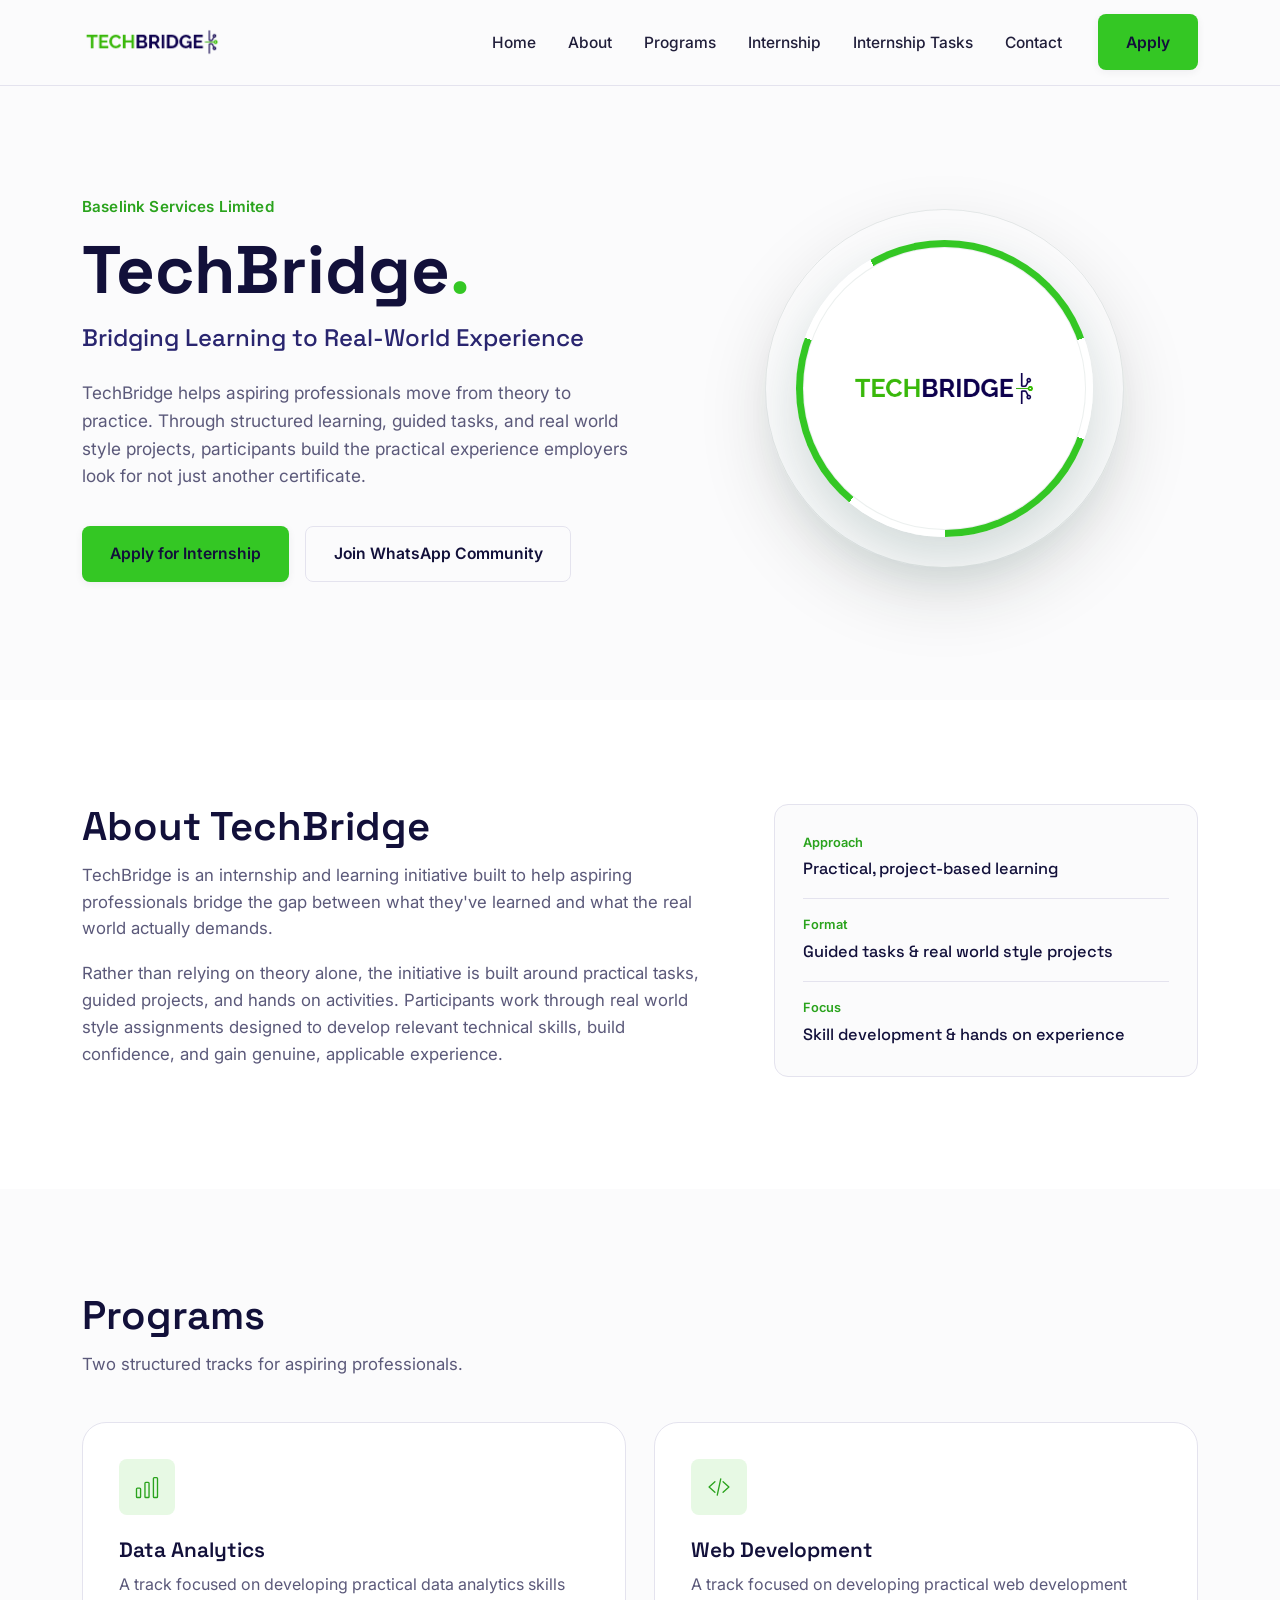
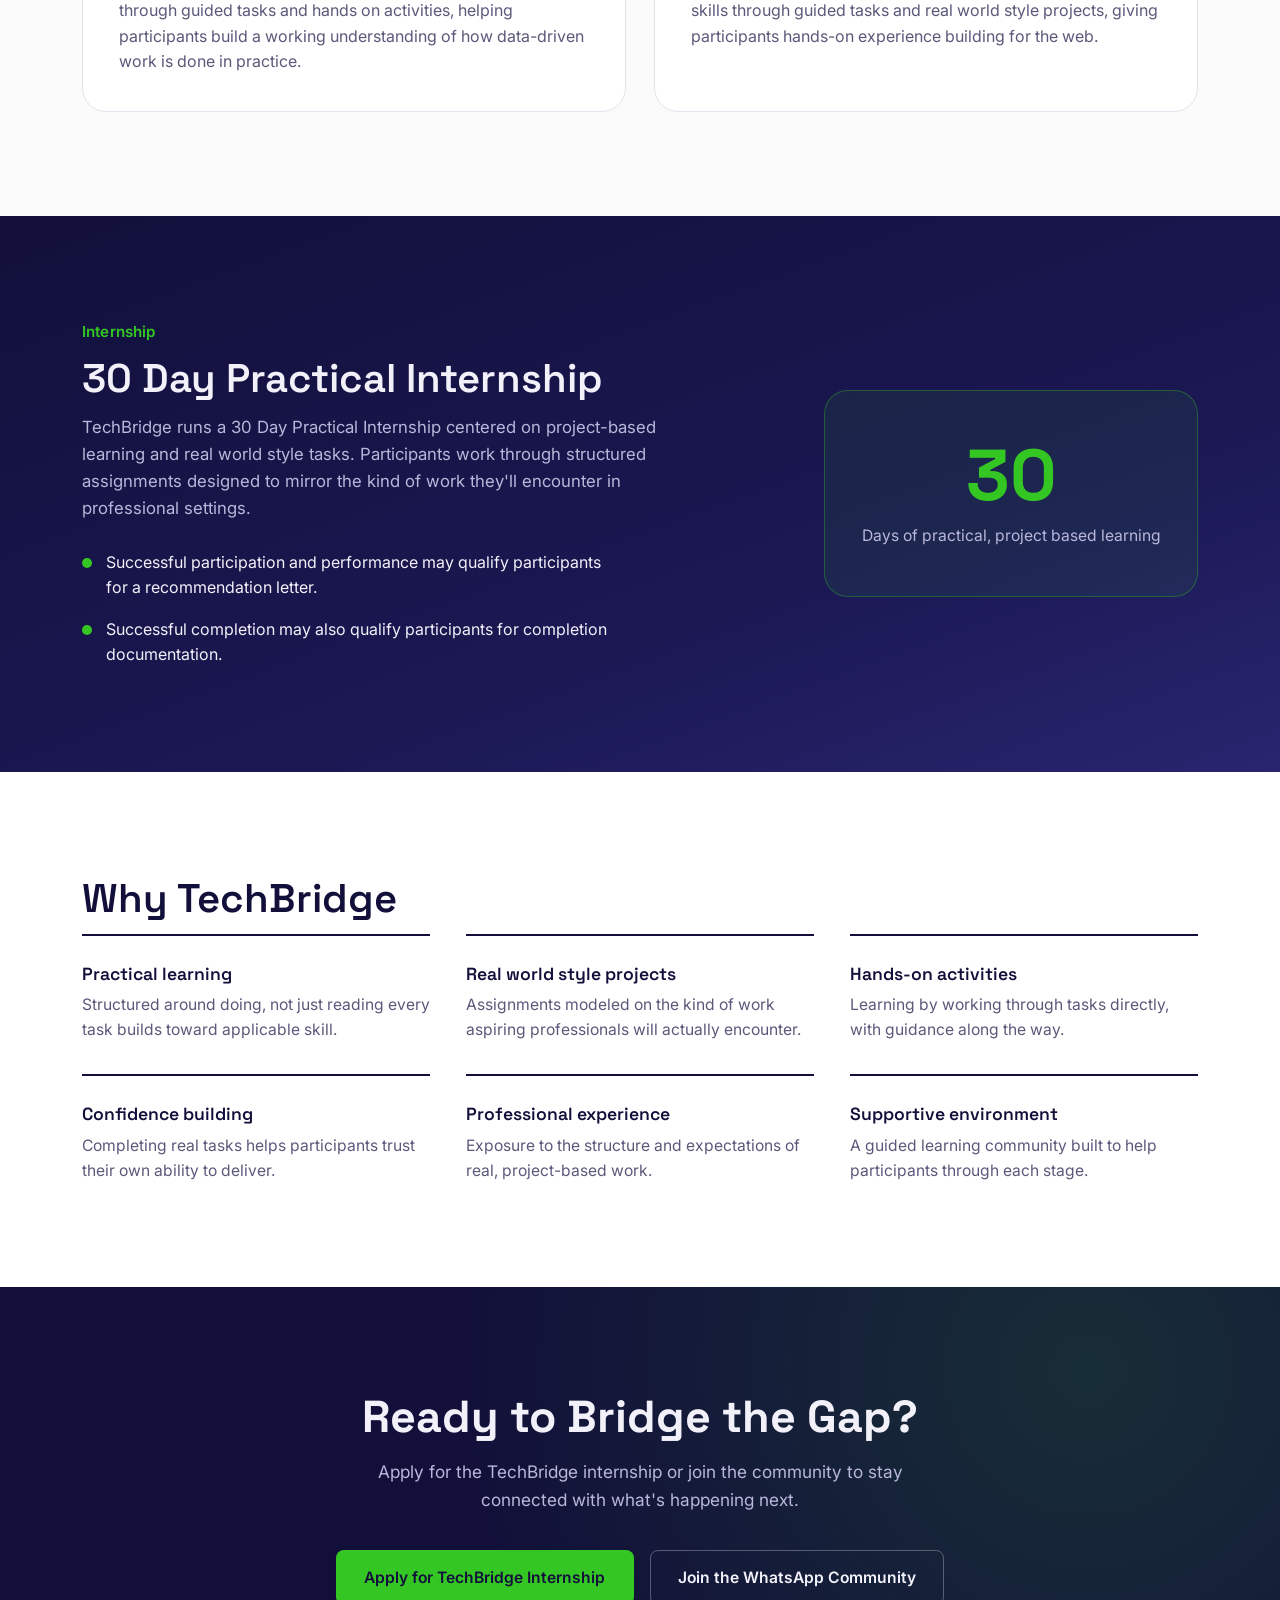
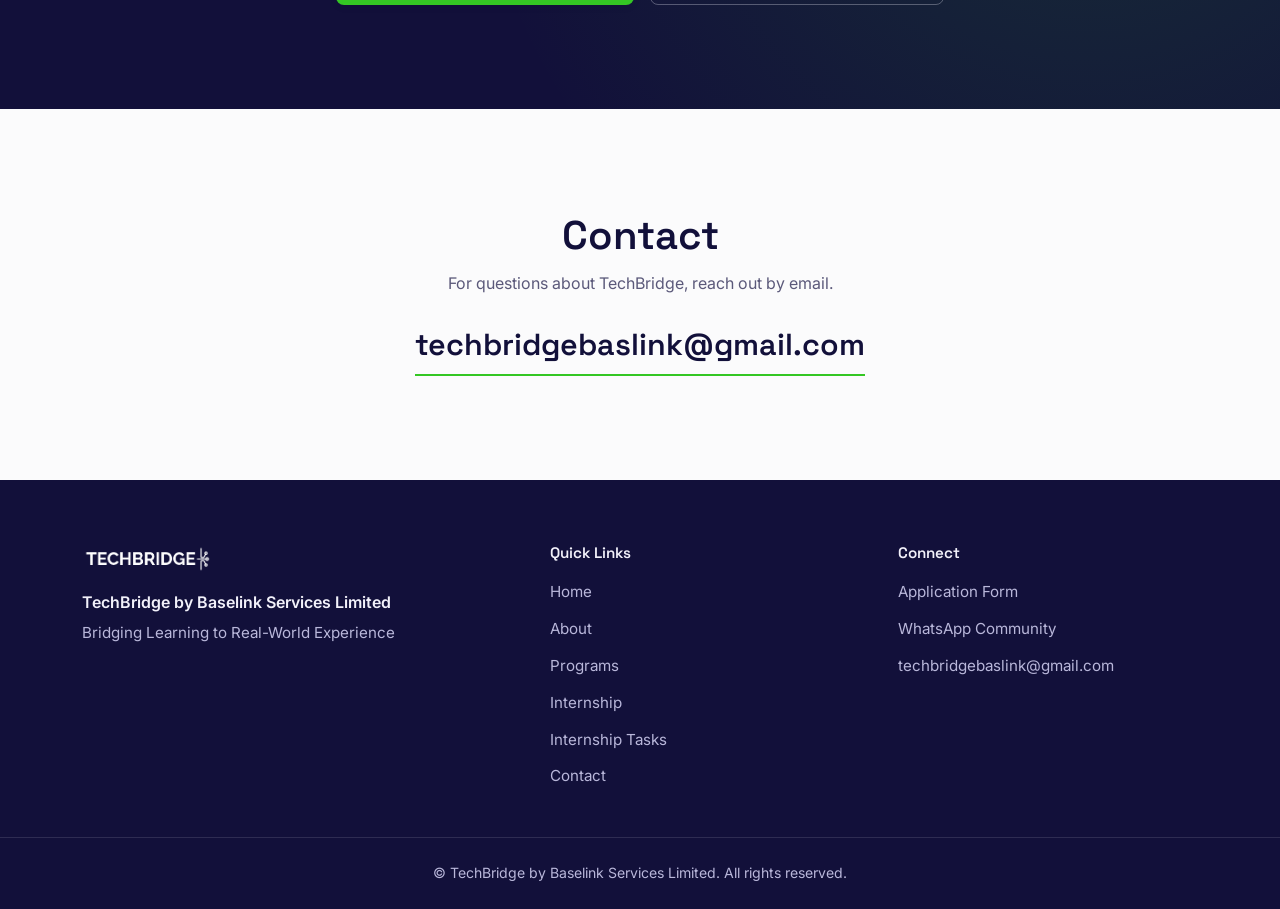
==== commit 8537f51d: "Add files via upload" ====
--- a/index.html
+++ b/index.html
@@ -33,6 +33,7 @@
           <li><a href="#about" class="nav-link">About</a></li>
           <li><a href="programs.html" class="nav-link">Programs</a></li>
           <li><a href="#internship" class="nav-link">Internship</a></li>
+          <li><a href="tasks.html" class="nav-link">Internship Tasks</a></li>
           <li><a href="#contact" class="nav-link">Contact</a></li>
         </ul>
         <a href="https://forms.gle/8EbdSy5ttGfLZfjv5?utm_source=chatgpt.com"
@@ -274,6 +275,7 @@
           <li><a href="#about">About</a></li>
           <li><a href="programs.html">Programs</a></li>
           <li><a href="#internship">Internship</a></li>
+          <li><a href="tasks.html">Internship Tasks</a></li>
           <li><a href="#contact">Contact</a></li>
         </ul>
       </div>
--- a/style.css
+++ b/style.css
@@ -631,4 +631,328 @@
 .program-deep-dive{background:var(--color-bg)}.program-deep-dive+.program-deep-dive{background:var(--color-surface)}.program-detail{display:grid;grid-template-columns:.85fr 1.15fr;gap:4rem;align-items:center}.program-detail.reverse{grid-template-columns:1.15fr .85fr}.program-detail.reverse .program-detail-copy{order:2}.program-detail.reverse .program-detail-panel{order:1}.program-detail-copy h2{font-size:clamp(2rem,2.2vw,2.8rem);margin-bottom:.8rem}.program-detail-copy .detail-kicker{color:var(--color-green-600);font-weight:700;font-size:.9rem;text-transform:uppercase;letter-spacing:.08em;margin-bottom:.65rem}.program-detail-copy>p:not(.detail-kicker){color:var(--color-text-muted);font-size:1.05rem;max-width:55ch}.program-detail-panel{padding:2rem;border-radius:24px;background:var(--color-navy-900);color:var(--color-text-on-dark);box-shadow:0 20px 50px rgba(18,16,58,.14)}.program-detail-panel h3{color:var(--color-text-on-dark);font-size:1.1rem;margin-bottom:1.25rem}.detail-skill-grid{display:grid;grid-template-columns:repeat(2,1fr);gap:.8rem}.detail-skill{padding:1rem;border:1px solid rgba(242,241,250,.12);border-radius:12px;background:rgba(255,255,255,.035)}.detail-skill strong{display:block;color:var(--color-green-500);font-family:var(--font-display);margin-bottom:.2rem}.detail-skill span{color:var(--color-text-on-dark-muted);font-size:.9rem}
 .comparison-section{background:var(--color-bg)}.comparison-box{overflow:hidden;border:1px solid var(--color-border);border-radius:22px;background:#fff;box-shadow:var(--shadow-sm)}.comparison-row{display:grid;grid-template-columns:1fr 1fr 1fr}.comparison-row>div{padding:1.15rem 1.35rem;border-right:1px solid var(--color-border);border-bottom:1px solid var(--color-border)}.comparison-row>div:last-child{border-right:0}.comparison-row:last-child>div{border-bottom:0}.comparison-head{background:var(--color-navy-900);color:var(--color-text-on-dark);font-weight:700}.comparison-head>div{border-color:rgba(255,255,255,.1)}.comparison-head>div:nth-child(2),.comparison-head>div:nth-child(3){color:var(--color-green-500)}.comparison-label{font-weight:700;color:var(--color-navy-900)}.comparison-row:not(.comparison-head)>div{color:var(--color-text-muted);font-size:.95rem}
 .programs-cta{background:var(--color-navy-900)}.programs-cta-inner{text-align:center;max-width:760px}.programs-cta-inner h2{color:var(--color-text-on-dark);font-size:clamp(2rem,3vw,3rem);margin-bottom:1rem}.programs-cta-inner p{color:var(--color-text-on-dark-muted);max-width:58ch;margin:0 auto 2rem;font-size:1.05rem}.programs-cta-actions{display:flex;justify-content:center;gap:1rem;flex-wrap:wrap}
-@media(max-width:900px){.program-detail,.program-detail.reverse{grid-template-columns:1fr;gap:2rem}.program-detail.reverse .program-detail-copy,.program-detail.reverse .program-detail-panel{order:initial}}@media(max-width:700px){.programs-page-hero{padding:4.5rem 0 3.5rem}.program-experience-grid{grid-template-columns:1fr}.comparison-box{overflow-x:auto}.comparison-row{min-width:650px}.detail-skill-grid{grid-template-columns:1fr}}@media(max-width:480px){.programs-cta-actions{flex-direction:column;align-items:stretch}.program-experience-card,.program-detail-panel{padding:1.5rem}}
+@media(max-width:900px){.program-detail,.program-detail.reverse{grid-template-columns:1fr;gap:2rem}.program-detail.reverse .program-detail-copy,.program-detail.reverse .program-detail-panel{order:initial}}@media(max-width:700px){.programs-page-hero{padding:4.5rem 0 3.5rem}.program-experience-grid{grid-template-columns:1fr}.comparison-box{overflow-x:auto}.comparison-row{min-width:650px}.detail-skill-grid{grid-template-columns:1fr}}@media(max-width:480px){.programs-cta-actions{flex-direction:column;align-items:stretch}.program-experience-card,.program-detail-panel{padding:1.5rem}}
+
+/* =========================================================
+   TASK 3 — INTERNSHIP TASKS EXPERIENCE
+   17. Tasks Hero  18. Tasks Overview  19. Roadmap Timeline
+   20. Progression  21. Journey  22. Tasks CTA  23. Media Queries
+   ========================================================= */
+
+/* ---------- 17. Tasks Hero ---------- */
+.tasks-page-hero {
+  position: relative;
+  overflow: hidden;
+  padding: 6.5rem 0 5rem;
+  background:
+    radial-gradient(circle at 12% 10%, rgba(52, 199, 36, 0.10), transparent 45%),
+    linear-gradient(180deg, #fbfbfc 0%, #f5f7f8 100%);
+  border-bottom: 1px solid var(--color-border);
+}
+.tasks-hero-inner { max-width: 780px; }
+.tasks-hero-title {
+  font-family: var(--font-display);
+  font-size: clamp(2.4rem, 4vw + 1rem, 3.6rem);
+  font-weight: 700;
+  color: var(--color-navy-900);
+  line-height: 1.12;
+  letter-spacing: -0.02em;
+  margin-bottom: 1.25rem;
+}
+.tasks-hero-lead {
+  color: var(--color-text-muted);
+  font-size: clamp(1.05rem, 0.4vw + 1rem, 1.2rem);
+  max-width: 60ch;
+  margin-bottom: 2.5rem;
+}
+.tasks-hero-stats {
+  display: grid;
+  grid-template-columns: repeat(3, minmax(0, 1fr));
+  gap: 1.25rem;
+  max-width: 620px;
+  margin-bottom: 2.5rem;
+}
+.tasks-stat {
+  padding: 1.25rem 1.35rem;
+  border: 1px solid var(--color-border);
+  border-radius: var(--radius-md);
+  background: rgba(255, 255, 255, 0.78);
+  display: flex;
+  flex-direction: column;
+  gap: 0.3rem;
+}
+.tasks-stat-number {
+  font-family: var(--font-display);
+  font-size: 2.4rem;
+  font-weight: 700;
+  color: var(--color-green-600);
+  line-height: 1;
+}
+.tasks-stat-label {
+  color: var(--color-text-muted);
+  font-size: 0.92rem;
+  font-weight: 500;
+}
+.tasks-stat--text { justify-content: center; gap: 0.6rem; }
+.tasks-stat-icon { width: 30px; height: 30px; }
+.tasks-stat-icon svg { width: 100%; height: 100%; }
+.tasks-hero-actions { display: flex; }
+
+/* ---------- 18. Tasks Overview ---------- */
+.tasks-overview { background: var(--color-surface); }
+.tasks-overview-grid {
+  display: grid;
+  grid-template-columns: repeat(4, 1fr);
+  gap: 2rem 2.25rem;
+}
+.tasks-overview-item { padding: 1.75rem 0 0; border-top: 2px solid var(--color-navy-900); }
+.tasks-overview-index {
+  display: inline-block;
+  font-family: var(--font-display);
+  font-weight: 700;
+  color: var(--color-green-600);
+  font-size: 1.05rem;
+  margin-bottom: 0.6rem;
+}
+.tasks-overview-index--icon { display: inline-flex; width: 22px; height: 22px; margin-bottom: 0.65rem; }
+.tasks-overview-index--icon svg { width: 100%; height: 100%; }
+.tasks-overview-item h3 { font-size: 1.1rem; font-weight: 600; margin-bottom: 0.5rem; }
+.tasks-overview-item p { color: var(--color-text-muted); font-size: 0.96rem; }
+
+/* ---------- 19. Roadmap Timeline ---------- */
+.roadmap { background: var(--color-bg); }
+.timeline-list { position: relative; max-width: 820px; margin: 0 auto; }
+.timeline-list::before {
+  content: "";
+  position: absolute;
+  left: 27px;
+  top: 6px;
+  bottom: 6px;
+  width: 2px;
+  background: linear-gradient(180deg, var(--color-green-500), var(--color-border) 92%);
+}
+.timeline-item {
+  position: relative;
+  display: flex;
+  align-items: flex-start;
+  gap: 1.75rem;
+  padding-bottom: 2.5rem;
+}
+.timeline-item:last-child { padding-bottom: 0; }
+.timeline-marker {
+  position: relative;
+  z-index: 1;
+  flex-shrink: 0;
+  width: 56px;
+  height: 56px;
+  border-radius: 50%;
+  background: var(--color-navy-900);
+  color: var(--color-green-500);
+  display: grid;
+  place-items: center;
+  font-family: var(--font-display);
+  font-weight: 700;
+  font-size: 1.05rem;
+  border: 4px solid var(--color-bg);
+  box-shadow: 0 0 0 1px var(--color-border);
+}
+.timeline-item--current .timeline-marker,
+.timeline-item--final .timeline-marker {
+  background: var(--color-green-500);
+  color: var(--color-navy-900);
+}
+.timeline-card {
+  flex: 1;
+  position: relative;
+  background: var(--color-surface);
+  border: 1px solid var(--color-border);
+  border-radius: var(--radius-lg);
+  padding: 1.9rem 2rem;
+  transition: transform var(--transition-med), box-shadow var(--transition-med), border-color var(--transition-med);
+}
+.timeline-card:hover {
+  transform: translateY(-4px);
+  box-shadow: var(--shadow-md);
+  border-color: var(--color-green-500);
+}
+.timeline-item--current .timeline-card { border-color: var(--color-green-500); box-shadow: var(--shadow-glow); }
+.timeline-current-tag {
+  position: absolute;
+  top: -12px;
+  right: 1.75rem;
+  background: var(--color-green-500);
+  color: var(--color-navy-900);
+  font-size: 0.76rem;
+  font-weight: 700;
+  text-transform: uppercase;
+  letter-spacing: 0.06em;
+  padding: 0.3rem 0.7rem;
+  border-radius: 999px;
+}
+.timeline-card-head {
+  display: flex;
+  align-items: center;
+  justify-content: space-between;
+  flex-wrap: wrap;
+  gap: 0.6rem;
+  margin-bottom: 1.1rem;
+}
+.timeline-day {
+  display: inline-flex;
+  align-items: center;
+  gap: 0.5rem;
+  color: var(--color-text-muted);
+  font-weight: 600;
+  font-size: 0.92rem;
+}
+.timeline-day-icon { width: 18px; height: 18px; }
+.timeline-difficulty {
+  font-size: 0.8rem;
+  font-weight: 600;
+  padding: 0.35rem 0.7rem;
+  border-radius: 999px;
+  background: var(--color-green-100);
+  color: var(--color-green-600);
+  white-space: nowrap;
+}
+.timeline-difficulty[data-level="3"] { background: #FFF3D9; color: #9A6B00; }
+.timeline-difficulty[data-level="4"] { background: #E9E7FA; color: var(--color-navy-700); }
+.timeline-icon {
+  width: 48px;
+  height: 48px;
+  border-radius: var(--radius-sm);
+  background: var(--color-green-100);
+  display: flex;
+  align-items: center;
+  justify-content: center;
+  margin-bottom: 1.1rem;
+}
+.timeline-icon svg { width: 24px; height: 24px; }
+.timeline-title { font-size: 1.2rem; font-weight: 600; margin-bottom: 0.5rem; }
+.timeline-desc { color: var(--color-text-muted); font-size: 0.98rem; margin-bottom: 1rem; max-width: 52ch; }
+.timeline-tech {
+  display: inline-block;
+  font-size: 0.82rem;
+  font-weight: 600;
+  color: var(--color-navy-700);
+  letter-spacing: 0.02em;
+}
+
+/* ---------- 20. Progression ---------- */
+.progression {
+  background: linear-gradient(160deg, var(--color-navy-900), var(--color-navy-800) 65%, var(--color-navy-700));
+  text-align: center;
+}
+.progression-lead {
+  color: var(--color-text-on-dark-muted);
+  max-width: 56ch;
+  margin: 0 auto 3rem;
+  font-size: 1.05rem;
+}
+.progression-flow {
+  display: flex;
+  align-items: flex-start;
+  justify-content: center;
+  gap: 0.5rem;
+}
+.progression-step {
+  flex: 1;
+  max-width: 190px;
+  display: flex;
+  flex-direction: column;
+  align-items: center;
+  text-align: center;
+}
+.progression-icon {
+  width: 56px;
+  height: 56px;
+  border-radius: 50%;
+  background: rgba(52, 199, 36, 0.12);
+  border: 1px solid rgba(52, 199, 36, 0.35);
+  display: grid;
+  place-items: center;
+  margin-bottom: 1rem;
+}
+.progression-icon svg { width: 26px; height: 26px; }
+.progression-step h3 { color: var(--color-text-on-dark); font-size: 1.05rem; margin-bottom: 0.4rem; }
+.progression-step p { color: var(--color-text-on-dark-muted); font-size: 0.88rem; }
+.progression-connector {
+  flex-shrink: 0;
+  align-self: center;
+  width: 2.5rem;
+  height: 1px;
+  background: rgba(242, 241, 250, 0.25);
+  margin-top: 28px;
+}
+
+/* ---------- 21. Journey ---------- */
+.journey { background: var(--color-surface); }
+.journey-body { display: flex; flex-direction: column; gap: 2.5rem; }
+.journey-steps {
+  list-style: decimal;
+  padding-left: 1.4rem;
+  display: grid;
+  grid-template-columns: repeat(2, 1fr);
+  gap: 0.85rem 2.5rem;
+  color: var(--color-text-muted);
+  font-size: 1.02rem;
+  max-width: 800px;
+}
+.journey-steps li::marker { color: var(--color-green-600); font-weight: 700; }
+.journey-chain {
+  display: flex;
+  align-items: center;
+  flex-wrap: wrap;
+  gap: 0.6rem;
+  padding: 1.75rem;
+  border: 1px solid var(--color-border);
+  border-radius: var(--radius-lg);
+  background: var(--color-bg);
+}
+.journey-chip {
+  padding: 0.6rem 1rem;
+  border-radius: 999px;
+  background: var(--color-surface);
+  border: 1px solid var(--color-border);
+  font-family: var(--font-display);
+  font-weight: 600;
+  font-size: 0.92rem;
+  color: var(--color-navy-900);
+}
+.journey-chip--current { border-color: var(--color-green-500); color: var(--color-green-600); }
+.journey-chip--final { background: var(--color-navy-900); color: var(--color-green-500); border-color: var(--color-navy-900); }
+.journey-arrow { color: var(--color-text-muted); font-size: 1rem; }
+
+/* ---------- 22. Tasks CTA ---------- */
+.tasks-cta { background: var(--color-navy-900); text-align: center; }
+.tasks-cta-inner { max-width: 640px; margin: 0 auto; }
+.tasks-cta-inner h2 { color: var(--color-text-on-dark); font-size: clamp(1.9rem, 2.6vw, 2.6rem); margin-bottom: 1rem; }
+.tasks-cta-inner p { color: var(--color-text-on-dark-muted); font-size: 1.05rem; margin-bottom: 2.25rem; }
+.tasks-cta-actions { display: flex; justify-content: center; gap: 1rem; flex-wrap: wrap; }
+
+/* ---------- 23. Media Queries (Task 3) ---------- */
+@media (max-width: 1024px) {
+  .tasks-overview-grid { grid-template-columns: repeat(2, 1fr); }
+  .progression-flow { flex-wrap: wrap; justify-content: center; }
+  .progression-connector { display: none; }
+  .progression-step { max-width: 160px; }
+}
+
+@media (max-width: 768px) {
+  .tasks-hero-stats { grid-template-columns: 1fr; }
+  .journey-steps { grid-template-columns: 1fr; }
+  .progression-flow { flex-direction: column; align-items: center; gap: 2rem; }
+  .progression-step { max-width: 320px; }
+  .timeline-list::before { left: 21px; }
+  .timeline-marker { width: 44px; height: 44px; font-size: 0.92rem; }
+  .timeline-item { gap: 1.1rem; }
+  .timeline-card { padding: 1.5rem 1.4rem; }
+  .timeline-current-tag { position: static; display: inline-block; margin-bottom: 0.75rem; }
+  .timeline-card-head { margin-bottom: 0.85rem; }
+}
+
+@media (max-width: 480px) {
+  .tasks-overview-grid { grid-template-columns: 1fr; }
+  .tasks-cta-actions { flex-direction: column; align-items: stretch; }
+  .journey-chain { padding: 1.25rem; }
+}
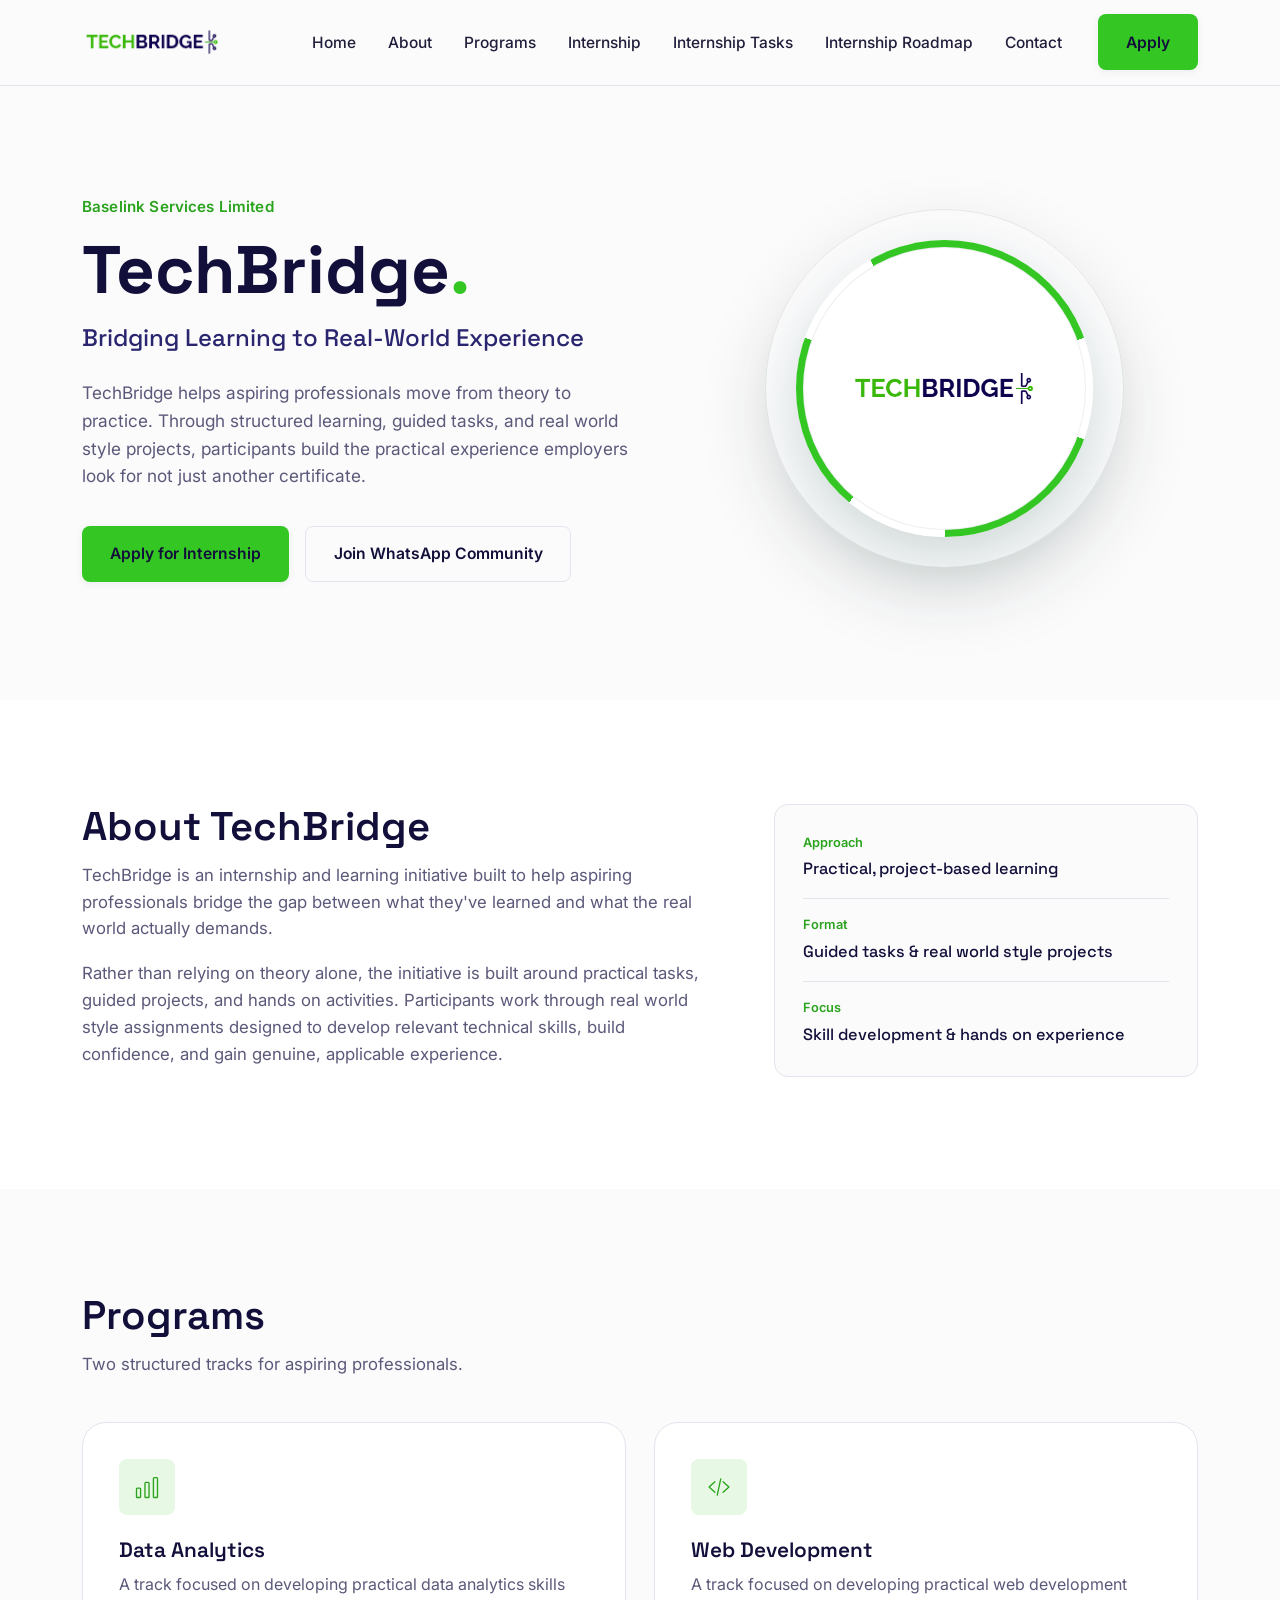
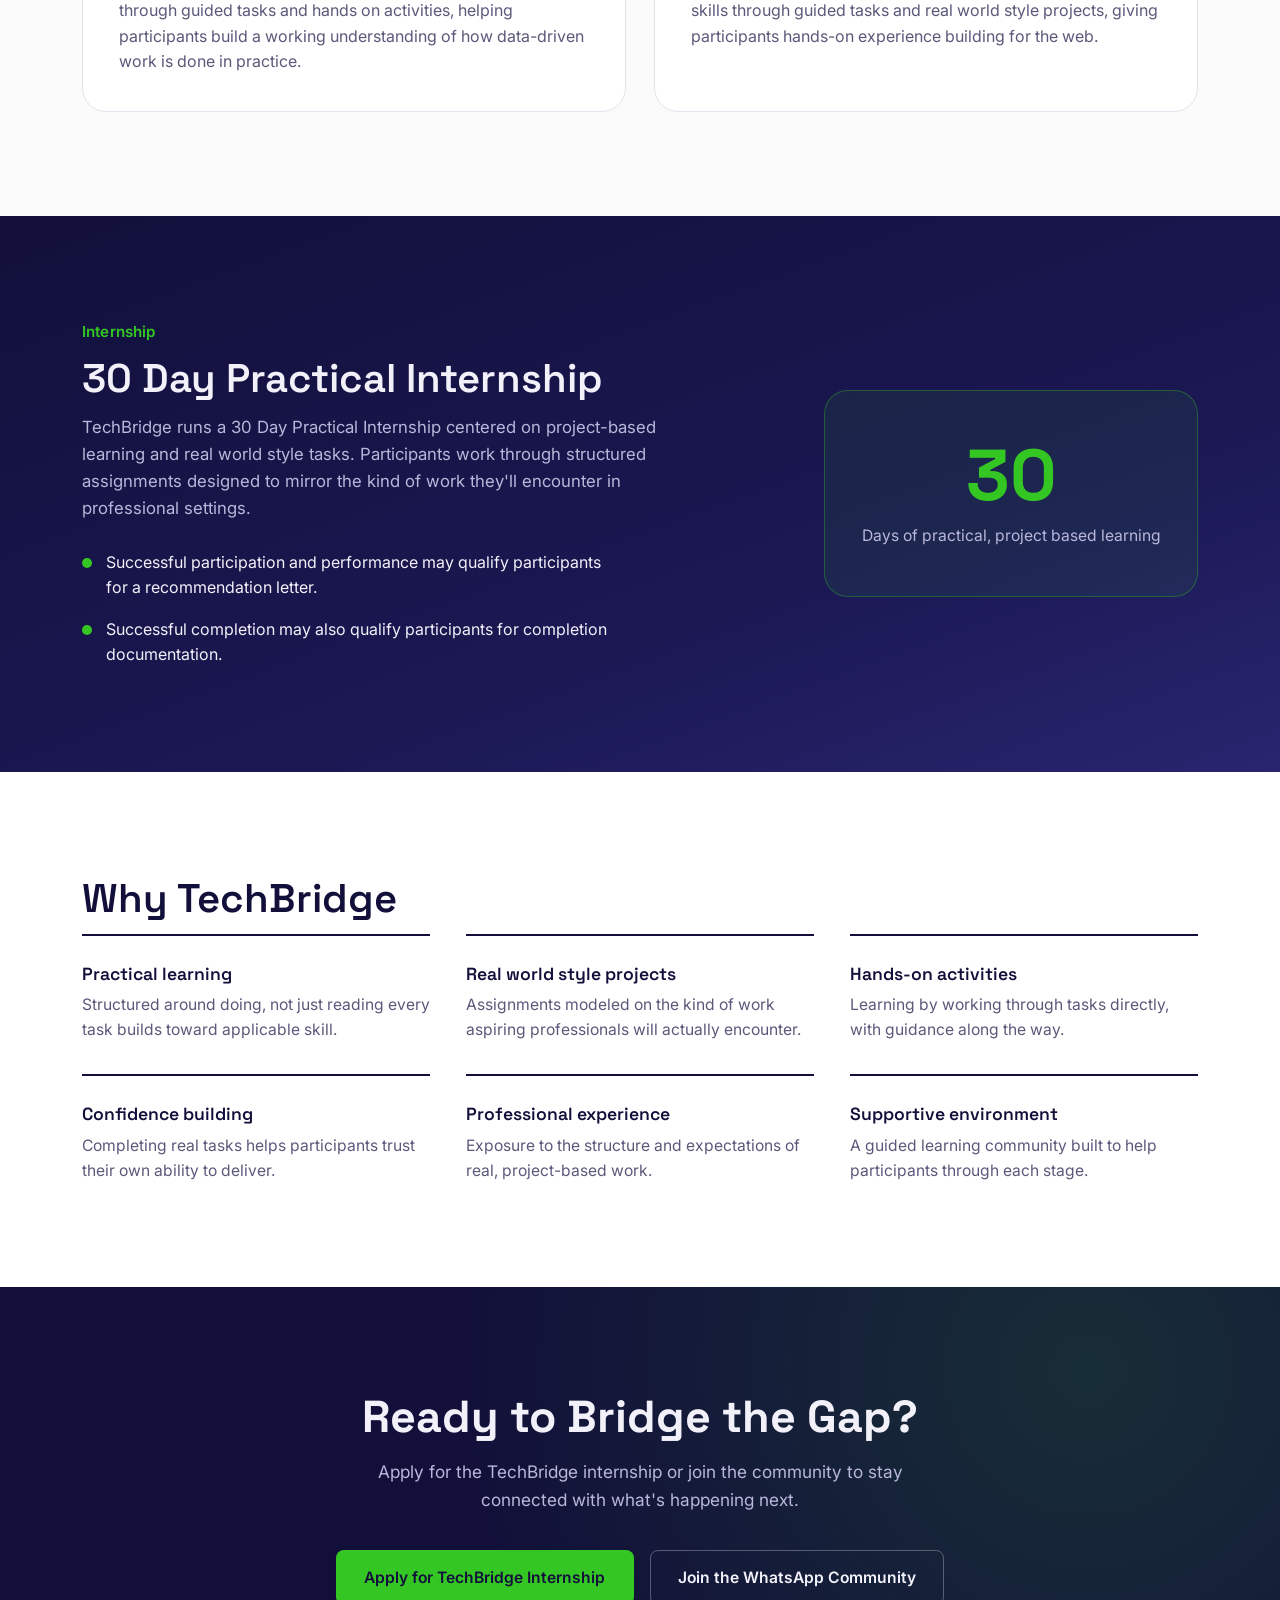
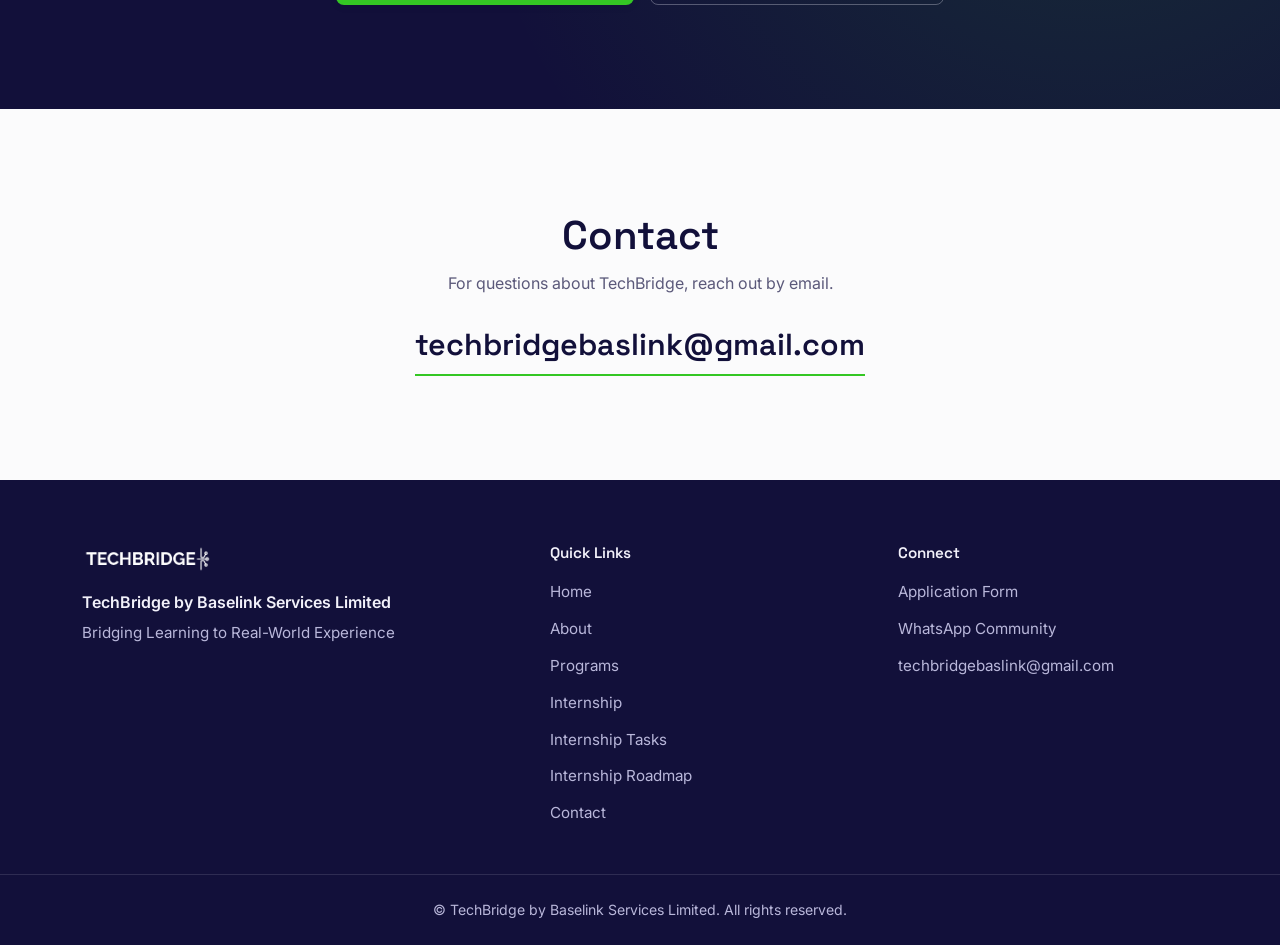
==== commit b924e043: "Add files via upload" ====
--- a/index.html
+++ b/index.html
@@ -34,6 +34,7 @@
           <li><a href="programs.html" class="nav-link">Programs</a></li>
           <li><a href="#internship" class="nav-link">Internship</a></li>
           <li><a href="tasks.html" class="nav-link">Internship Tasks</a></li>
+          <li><a href="internship-roadmap.html" class="nav-link">Internship Roadmap</a></li>
           <li><a href="#contact" class="nav-link">Contact</a></li>
         </ul>
         <a href="https://forms.gle/8EbdSy5ttGfLZfjv5?utm_source=chatgpt.com"
@@ -276,6 +277,7 @@
           <li><a href="programs.html">Programs</a></li>
           <li><a href="#internship">Internship</a></li>
           <li><a href="tasks.html">Internship Tasks</a></li>
+          <li><a href="internship-roadmap.html">Internship Roadmap</a></li>
           <li><a href="#contact">Contact</a></li>
         </ul>
       </div>
--- a/style.css
+++ b/style.css
@@ -955,4 +955,121 @@
   .tasks-overview-grid { grid-template-columns: 1fr; }
   .tasks-cta-actions { flex-direction: column; align-items: stretch; }
   .journey-chain { padding: 1.25rem; }
-}
+}
+
+/* =========================================================
+   TASK 4 — INTERACTIVE TWO-TRACK INTERNSHIP ROADMAP
+   24. Track Selector  25. Roadmap Intro  26. Difficulty Level 2
+   27. Roadmap Content Transition  28. Task 4 Media Queries
+   ========================================================= */
+
+/* ---------- 24. Track Selector ---------- */
+.track-selector-section { background: var(--color-surface); }
+.track-selector {
+  display: grid;
+  grid-template-columns: repeat(2, 1fr);
+  gap: 1.25rem;
+  max-width: 760px;
+}
+.track-btn {
+  display: flex;
+  align-items: center;
+  gap: 1rem;
+  text-align: left;
+  width: 100%;
+  padding: 1.5rem 1.6rem;
+  background: var(--color-bg);
+  border: 1.5px solid var(--color-border);
+  border-radius: var(--radius-lg);
+  cursor: pointer;
+  transition: border-color var(--transition-med), background var(--transition-med),
+              transform var(--transition-med), box-shadow var(--transition-med);
+}
+.track-btn:hover {
+  border-color: var(--color-green-500);
+  transform: translateY(-3px);
+}
+.track-btn:focus-visible {
+  outline: 3px solid var(--color-green-500);
+  outline-offset: 3px;
+}
+.track-btn.is-active {
+  background: var(--color-green-100);
+  border-color: var(--color-green-500);
+  box-shadow: var(--shadow-glow);
+}
+.track-btn-icon {
+  flex-shrink: 0;
+  width: 48px;
+  height: 48px;
+  border-radius: var(--radius-sm);
+  background: var(--color-surface);
+  border: 1px solid var(--color-border);
+  display: flex;
+  align-items: center;
+  justify-content: center;
+  transition: background var(--transition-med), border-color var(--transition-med);
+}
+.track-btn-icon svg { width: 24px; height: 24px; }
+.track-btn.is-active .track-btn-icon {
+  background: var(--color-navy-900);
+  border-color: var(--color-navy-900);
+}
+.track-btn.is-active .track-btn-icon .icon-stroke { stroke: var(--color-green-500); }
+.track-btn-text { display: flex; flex-direction: column; gap: 0.2rem; }
+.track-btn-title {
+  font-family: var(--font-display);
+  font-weight: 600;
+  font-size: 1.08rem;
+  color: var(--color-navy-900);
+}
+.track-btn-desc { color: var(--color-text-muted); font-size: 0.9rem; }
+
+/* ---------- 25. Roadmap Intro ---------- */
+.roadmap-intro-section { background: var(--color-bg); }
+.roadmap-intro {
+  max-width: 760px;
+  padding: 2rem 2.25rem;
+  background: var(--color-surface);
+  border: 1px solid var(--color-border);
+  border-radius: var(--radius-lg);
+}
+.roadmap-intro-text {
+  color: var(--color-text-muted);
+  font-size: 1.05rem;
+  max-width: 60ch;
+  margin-bottom: 1.1rem;
+}
+.roadmap-task-count {
+  display: inline-block;
+  font-size: 0.82rem;
+  font-weight: 600;
+  color: var(--color-green-600);
+  background: var(--color-green-100);
+  padding: 0.4rem 0.85rem;
+  border-radius: 999px;
+}
+
+/* ---------- 26. Difficulty Level 2 (Beginner → Intermediate) ---------- */
+.timeline-difficulty[data-level="2"] { background: #E4F1FD; color: #1B6FA8; }
+
+/* ---------- 27. Roadmap Content Transition ---------- */
+.roadmap-fade { animation: roadmap-fade-in 0.32s var(--transition-med) both; }
+@keyframes roadmap-fade-in {
+  from { opacity: 0; transform: translateY(10px); }
+  to { opacity: 1; transform: translateY(0); }
+}
+@media (prefers-reduced-motion: reduce) {
+  .roadmap-fade { animation: none; }
+}
+
+/* ---------- 28. Task 4 Media Queries ---------- */
+@media (max-width: 700px) {
+  .track-selector { grid-template-columns: 1fr; }
+  .roadmap-intro { padding: 1.5rem; }
+}
+@media (max-width: 480px) {
+  .track-btn { padding: 1.15rem 1.25rem; }
+  .track-btn-icon { width: 40px; height: 40px; }
+  .track-btn-icon svg { width: 20px; height: 20px; }
+}
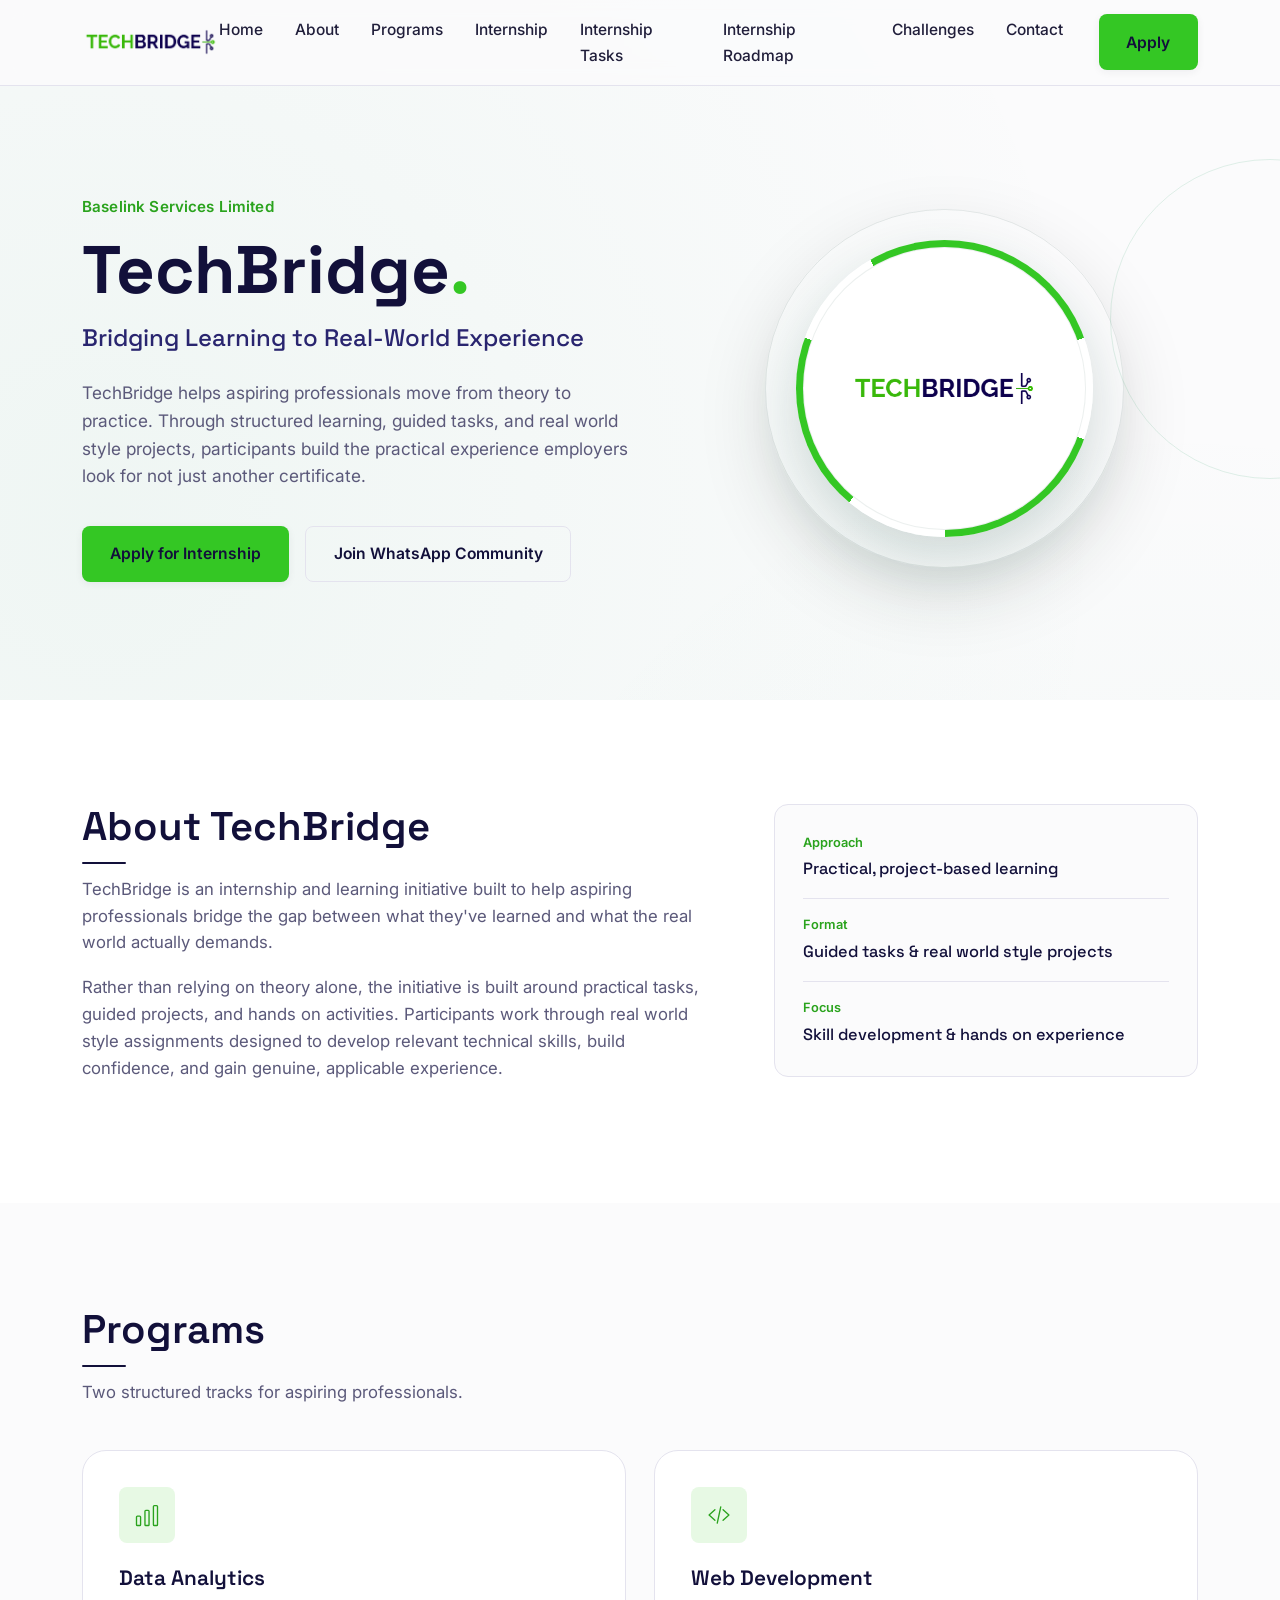
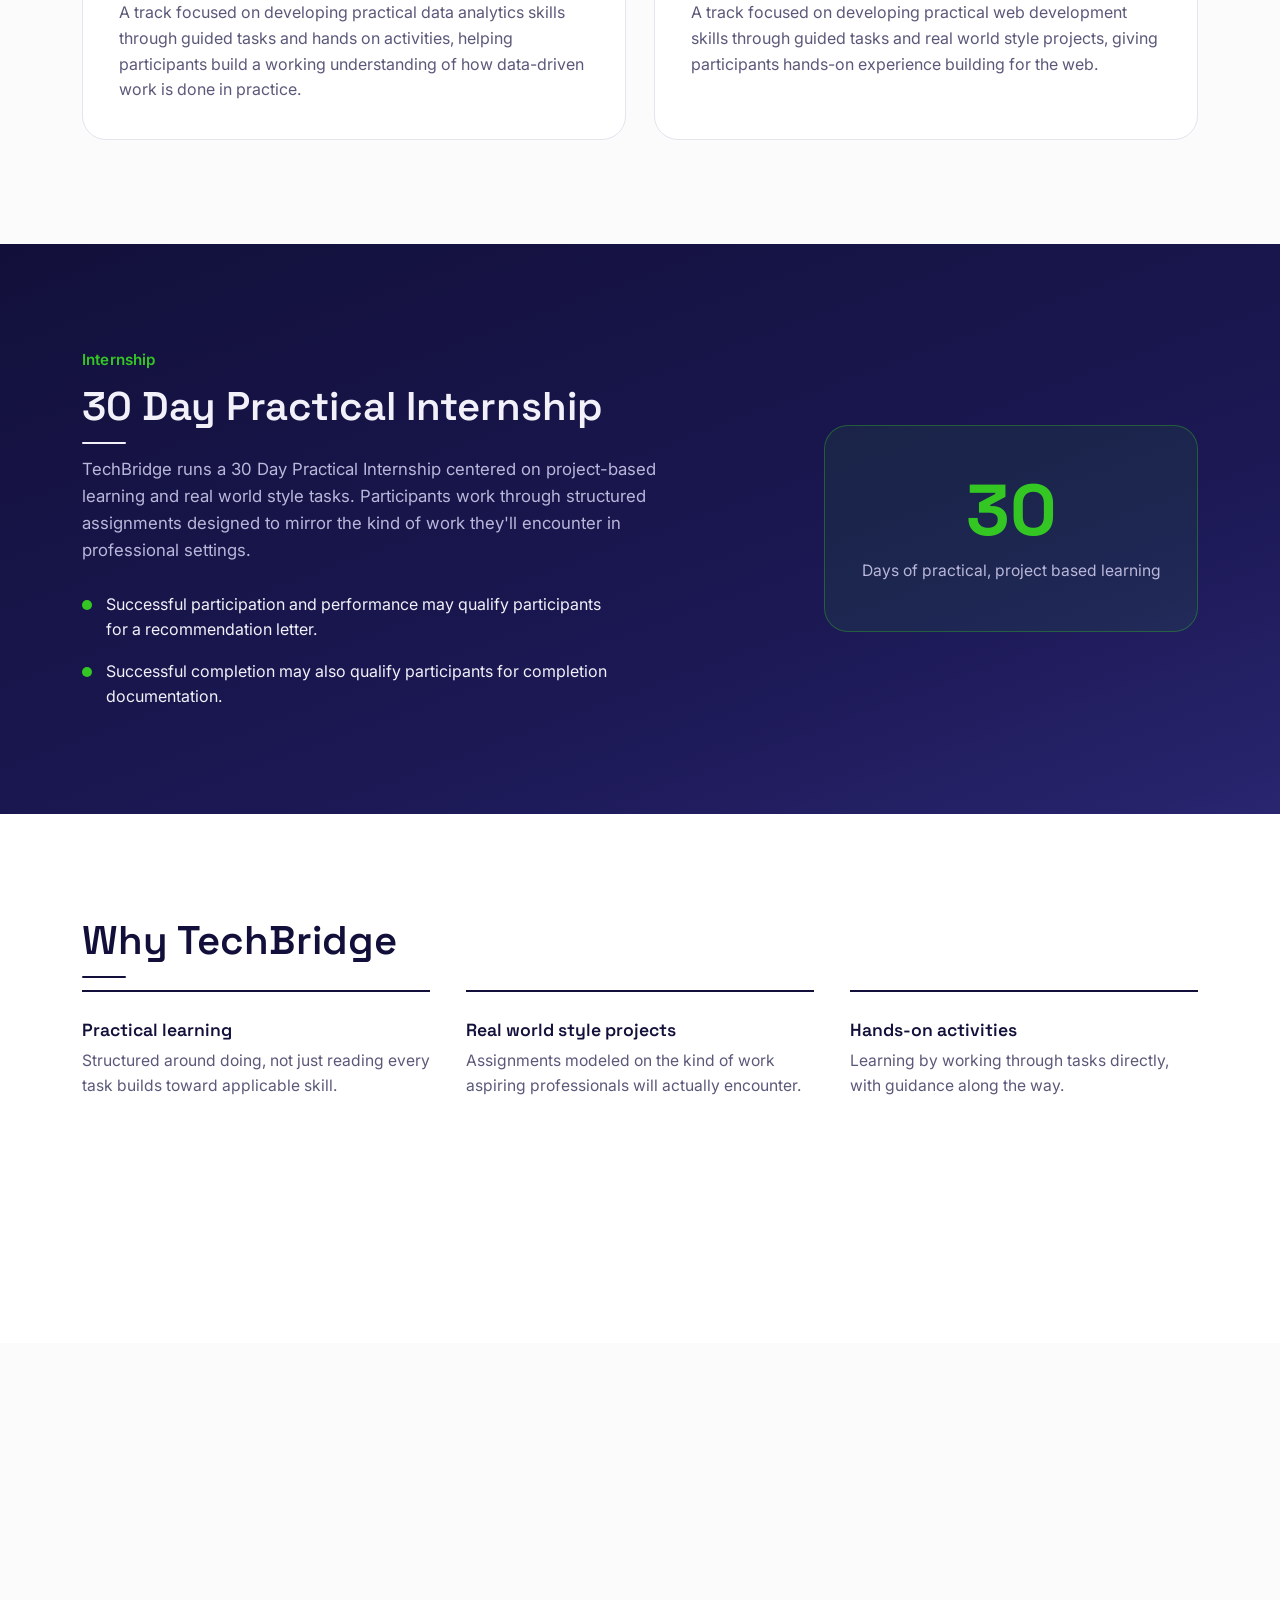
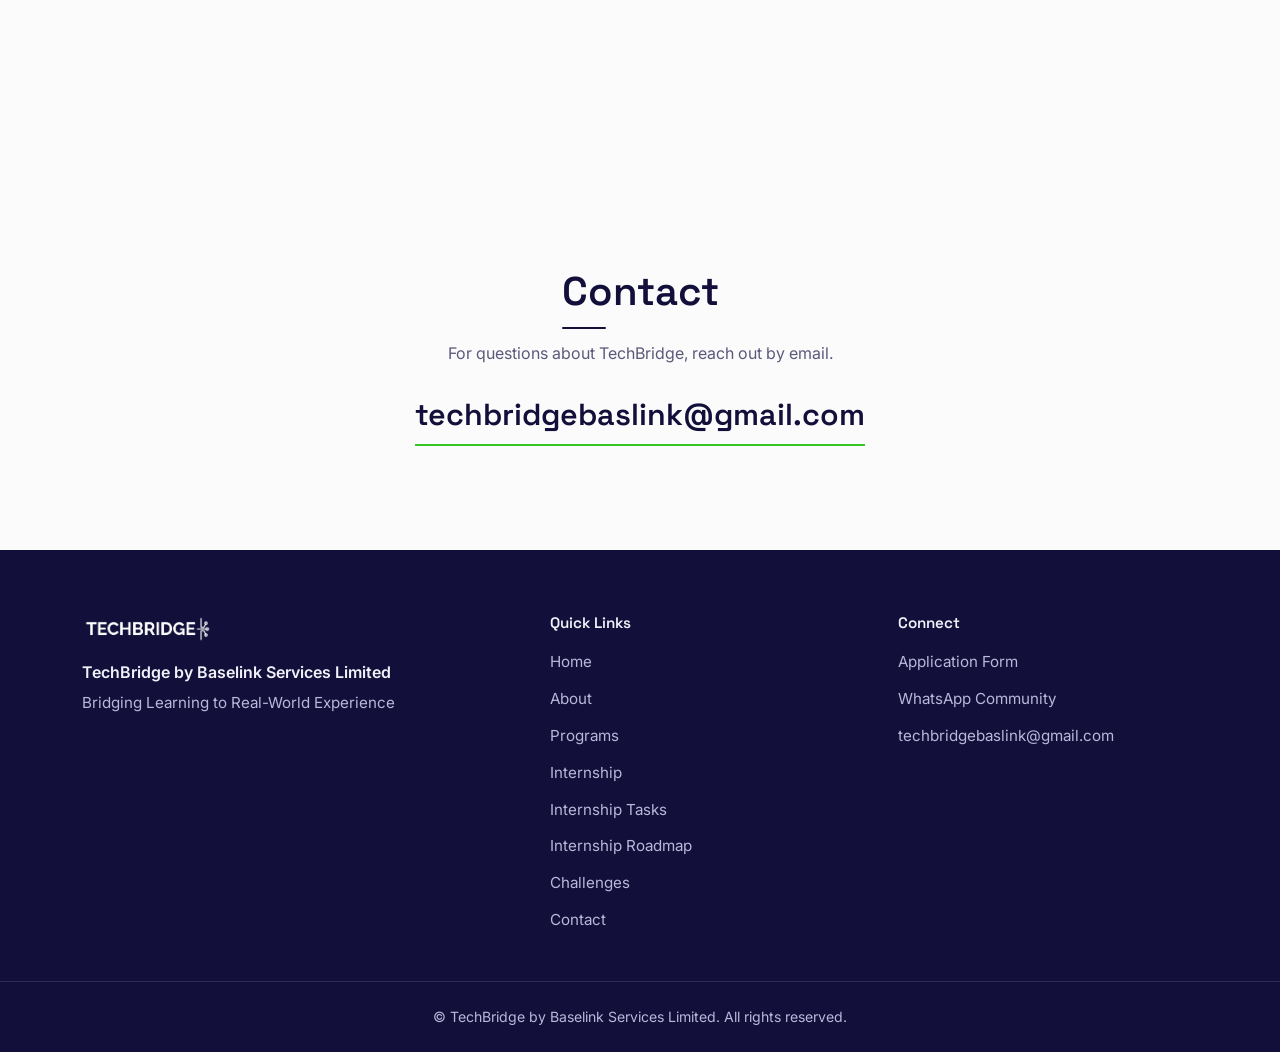
==== commit 4fc3d307: "Add files via upload" ====
--- a/index.html
+++ b/index.html
@@ -11,7 +11,7 @@
   <link href="https://fonts.googleapis.com/css2?family=Space+Grotesk:wght@500;600;700&family=Inter:wght@400;500;600&display=swap" rel="stylesheet">
   <link rel="stylesheet" href="style.css">
 </head>
-<body>
+<body data-page="index">
 
   <!-- Skip link for keyboard/screen-reader users -->
   <a class="skip-link" href="#main">Skip to main content</a>
@@ -35,6 +35,7 @@
           <li><a href="#internship" class="nav-link">Internship</a></li>
           <li><a href="tasks.html" class="nav-link">Internship Tasks</a></li>
           <li><a href="internship-roadmap.html" class="nav-link">Internship Roadmap</a></li>
+          <li><a href="challenges.html" class="nav-link">Challenges</a></li>
           <li><a href="#contact" class="nav-link">Contact</a></li>
         </ul>
         <a href="https://forms.gle/8EbdSy5ttGfLZfjv5?utm_source=chatgpt.com"
@@ -278,6 +279,7 @@
           <li><a href="#internship">Internship</a></li>
           <li><a href="tasks.html">Internship Tasks</a></li>
           <li><a href="internship-roadmap.html">Internship Roadmap</a></li>
+          <li><a href="challenges.html">Challenges</a></li>
           <li><a href="#contact">Contact</a></li>
         </ul>
       </div>
--- a/style.css
+++ b/style.css
@@ -1,636 +1,647 @@
-/* =========================================================
-   TechBridge — Design System & Styles
-   Sections: 1. Reset  2. Design Tokens  3. Base Typography
-   4. Layout Utilities  5. Buttons  6. Header/Nav  7. Hero
-   8. About  9. Programs  10. Internship  11. Why  12. CTA
-   13. Contact  14. Footer  15. Animations  16. Media Queries
-   ========================================================= */
-
-/* ---------- 1. Reset ---------- */
-*, *::before, *::after { box-sizing: border-box; }
-html { scroll-behavior: smooth; }
-body, h1, h2, h3, p, ul, figure { margin: 0; }
-ul { padding: 0; list-style: none; }
-img { max-width: 100%; display: block; }
-a { color: inherit; text-decoration: none; }
-button { font: inherit; }
-
-/* ---------- 2. Design Tokens ---------- */
-:root {
-  /* Brand colors, drawn from the TechBridge mark */
-  --color-navy-900: #12103A;
-  --color-navy-800: #1B1854;
-  --color-navy-700: #29256F;
-  --color-green-500: #34C724;
-  --color-green-600: #2AA31D;
-  --color-green-100: #E7F9E4;
-
-  /* Neutrals */
-  --color-bg: #FBFBFC;
-  --color-surface: #FFFFFF;
-  --color-border: #E4E3EE;
-  --color-text: #201E3A;
-  --color-text-muted: #5B597A;
-  --color-text-on-dark: #F2F1FA;
-  --color-text-on-dark-muted: #B9B7DA;
-
-  /* Type */
-  --font-display: "Space Grotesk", "Segoe UI", sans-serif;
-  --font-body: "Inter", "Segoe UI", sans-serif;
-
-  /* Layout */
-  --container-width: 1180px;
-  --radius-sm: 8px;
-  --radius-md: 14px;
-  --radius-lg: 24px;
-  --shadow-sm: 0 2px 8px rgba(18, 16, 58, 0.06);
-  --shadow-md: 0 12px 32px rgba(18, 16, 58, 0.10);
-  --shadow-glow: 0 0 0 4px rgba(52, 199, 36, 0.16);
-
-  --transition-fast: 0.18s ease;
-  --transition-med: 0.32s cubic-bezier(0.22, 1, 0.36, 1);
-}
-
-/* ---------- 3. Base Typography ---------- */
-body {
-  font-family: var(--font-body);
-  color: var(--color-text);
-  background: var(--color-bg);
-  line-height: 1.6;
-  -webkit-font-smoothing: antialiased;
-}
-
-h1, h2, h3 { font-family: var(--font-display); color: var(--color-navy-900); line-height: 1.15; }
-
-.eyebrow {
-  font-family: var(--font-body);
-  font-weight: 600;
-  font-size: 0.95rem;
-  color: var(--color-green-600);
-  margin: 0 0 0.75rem;
-  letter-spacing: 0.01em;
-}
-.eyebrow--light { color: var(--color-green-500); }
-
-.section-title {
-  font-size: clamp(1.8rem, 1.4vw + 1.5rem, 2.5rem);
-  font-weight: 600;
-  margin-bottom: 0.75rem;
-}
-.section-title--light { color: var(--color-text-on-dark); }
-
-.section-subtitle {
-  color: var(--color-text-muted);
-  font-size: 1.05rem;
-  margin-bottom: 2.75rem;
-  max-width: 46ch;
-}
-
-a:focus-visible, button:focus-visible {
-  outline: 3px solid var(--color-green-500);
-  outline-offset: 3px;
-  border-radius: 4px;
-}
-
-/* ---------- 4. Layout Utilities ---------- */
-.section { padding: 6.5rem 0; }
-.section-inner {
-  width: 100%;
-  max-width: var(--container-width);
-  margin: 0 auto;
-  padding: 0 2rem;
-}
-.skip-link {
-  position: absolute;
-  left: -999px;
-  top: 0;
-  background: var(--color-navy-900);
-  color: #fff;
-  padding: 0.75rem 1.25rem;
-  z-index: 200;
-  border-radius: 0 0 8px 0;
-}
-.skip-link:focus { left: 0; }
-
-/* ---------- 5. Buttons ---------- */
-.btn {
-  display: inline-flex;
-  align-items: center;
-  justify-content: center;
-  gap: 0.5rem;
-  padding: 0.9rem 1.7rem;
-  border-radius: var(--radius-sm);
-  font-weight: 600;
-  font-size: 0.98rem;
-  cursor: pointer;
-  border: 1.5px solid transparent;
-  transition: transform var(--transition-fast), box-shadow var(--transition-fast), background var(--transition-fast), color var(--transition-fast), border-color var(--transition-fast);
-  white-space: nowrap;
-}
-.btn-primary {
-  background: var(--color-green-500);
-  color: var(--color-navy-900);
-  box-shadow: var(--shadow-sm);
-}
-.btn-primary:hover {
-  background: var(--color-green-600);
-  transform: translateY(-2px);
-  box-shadow: var(--shadow-md);
-}
-.btn-secondary {
-  background: transparent;
-  color: var(--color-navy-900);
-  border-color: var(--color-border);
-}
-.btn-secondary:hover {
-  border-color: var(--color-navy-900);
-  transform: translateY(-2px);
-}
-
-/* Secondary button on dark backgrounds (CTA section) */
-.cta .btn-secondary { color: var(--color-text-on-dark); border-color: rgba(242, 241, 250, 0.3); }
-.cta .btn-secondary:hover { border-color: var(--color-text-on-dark); }
-.programs-cta .btn-secondary { color: var(--color-text-on-dark); border-color: rgba(242, 241, 250, 0.3); }
-.programs-cta .btn-secondary:hover { border-color: var(--color-text-on-dark); }
-
-/* ---------- 6. Header / Nav ---------- */
-.site-header {
-  position: sticky;
-  top: 0;
-  z-index: 100;
-  background: rgba(251, 251, 252, 0.85);
-  backdrop-filter: blur(10px);
-  border-bottom: 1px solid var(--color-border);
-}
-.navbar {
-  max-width: var(--container-width);
-  margin: 0 auto;
-  padding: 0.9rem 2rem;
-  display: flex;
-  align-items: center;
-  justify-content: space-between;
-}
-.brand { display: inline-flex; align-items: center; }
-.brand-logo { height: 32px; width: auto; }
-
-.nav-menu {
-  display: flex;
-  align-items: center;
-  gap: 2.25rem;
-}
-.nav-links { display: flex; gap: 2rem; }
-.nav-link {
-  font-weight: 500;
-  font-size: 0.97rem;
-  color: var(--color-text);
-  position: relative;
-  padding: 0.3rem 0;
-  transition: color var(--transition-fast);
-}
-.nav-link::after {
-  content: "";
-  position: absolute;
-  left: 0; bottom: 0;
-  width: 0;
-  height: 2px;
-  background: var(--color-green-500);
-  transition: width var(--transition-med);
-}
-.nav-link:hover { color: var(--color-navy-900); }
-.nav-link:hover::after { width: 100%; }
-
-.nav-toggle {
-  display: none;
-  flex-direction: column;
-  justify-content: center;
-  gap: 5px;
-  width: 40px;
-  height: 40px;
-  background: transparent;
-  border: none;
-  cursor: pointer;
-}
-.nav-toggle span {
-  display: block;
-  height: 2px;
-  width: 24px;
-  background: var(--color-navy-900);
-  margin: 0 auto;
-  transition: transform var(--transition-fast), opacity var(--transition-fast);
-}
-
-/* ---------- 7. Hero ---------- */
-.hero {
-  padding: 5.5rem 0 6rem;
-  overflow: hidden;
-}
-.hero-inner {
-  max-width: var(--container-width);
-  margin: 0 auto;
-  padding: 0 2rem;
-  display: grid;
-  grid-template-columns: 1.05fr 0.95fr;
-  align-items: center;
-  gap: 3rem;
-}
-.hero-content { animation: rise-in 0.7s var(--transition-med) both; }
-.hero-title {
-  font-size: clamp(2.6rem, 4vw + 1rem, 4.2rem);
-  font-weight: 700;
-  color: var(--color-navy-900);
-  margin-bottom: 0.6rem;
-}
-.hero-title-accent { color: var(--color-green-500); }
-.hero-tagline {
-  font-family: var(--font-display);
-  font-size: clamp(1.15rem, 1vw + 0.8rem, 1.5rem);
-  color: var(--color-navy-700);
-  font-weight: 500;
-  margin-bottom: 1.4rem;
-}
-.hero-body {
-  color: var(--color-text-muted);
-  font-size: 1.08rem;
-  max-width: 52ch;
-  margin-bottom: 2.25rem;
-}
-.hero-actions { display: flex; flex-wrap: wrap; gap: 1rem; }
-
-.hero-visual {
-  display: flex;
-  align-items: center;
-  justify-content: center;
-  min-height: 430px;
-}
-.hero-logo-orbit {
-  position: relative;
-  width: min(390px, 82vw);
-  aspect-ratio: 1;
-  display: grid;
-  place-items: center;
-  animation: rise-in 0.9s var(--transition-med) both;
-  animation-delay: 0.15s;
-}
-.hero-logo-orbit::before,
-.hero-logo-orbit::after {
-  content: "";
-  position: absolute;
-  border-radius: 50%;
-  pointer-events: none;
-}
-.hero-logo-orbit::before {
-  inset: 4%;
-  border: 1px solid rgba(20, 66, 55, 0.10);
-  box-shadow: 0 28px 70px rgba(10, 38, 31, 0.13);
-}
-.hero-logo-orbit::after {
-  width: 78%;
-  height: 78%;
-  background: radial-gradient(circle, rgba(52, 199, 36, 0.10) 0%, rgba(52, 199, 36, 0.03) 50%, transparent 72%);
-  filter: blur(2px);
-}
-.hero-logo-ring {
-  position: relative;
-  z-index: 1;
-  width: 76%;
-  aspect-ratio: 1;
-  border-radius: 50%;
-  display: grid;
-  place-items: center;
-  padding: 7px;
-  background: conic-gradient(
-    from 0deg,
-    var(--color-green-500) 0deg 70deg,
-    #ffffff 70deg 110deg,
-    var(--color-green-500) 110deg 180deg,
-    #ffffff 180deg 220deg,
-    var(--color-green-500) 220deg 290deg,
-    #ffffff 290deg 330deg,
-    var(--color-green-500) 330deg 360deg
-  );
-  box-shadow: 0 22px 55px rgba(18, 67, 53, 0.18);
-  animation: logo-ring-spin 7s linear infinite;
-}
-.hero-logo-core {
-  width: 100%;
-  height: 100%;
-  border-radius: 50%;
-  display: grid;
-  place-items: center;
-  padding: 16%;
-  background: #ffffff;
-  border: 1px solid rgba(18, 67, 53, 0.08);
-  overflow: hidden;
-}
-.hero-logo-image {
-  width: 100%;
-  height: 100%;
-  object-fit: contain;
-  display: block;
-  animation: logo-ring-counter-spin 7s linear infinite;
-}
-@keyframes logo-ring-spin {
-  to { transform: rotate(360deg); }
-}
-@keyframes logo-ring-counter-spin {
-  to { transform: rotate(-360deg); }
-}
-
-/* ---------- 8. About ---------- */
-.about { background: var(--color-surface); }
-.about-grid {
-  display: grid;
-  grid-template-columns: 1.2fr 0.8fr;
-  gap: 3.5rem;
-  align-items: start;
-}
-.about-text p {
-  color: var(--color-text-muted);
-  font-size: 1.05rem;
-  max-width: 58ch;
-  margin-bottom: 1.1rem;
-}
-.about-panel {
-  background: var(--color-bg);
-  border: 1px solid var(--color-border);
-  border-radius: var(--radius-md);
-  padding: 1.75rem;
-}
-.about-panel-row {
-  display: flex;
-  flex-direction: column;
-  gap: 0.2rem;
-  padding: 1rem 0;
-  border-bottom: 1px solid var(--color-border);
-}
-.about-panel-row:last-child { border-bottom: none; padding-bottom: 0; }
-.about-panel-row:first-child { padding-top: 0; }
-.about-panel-label {
-  font-size: 0.8rem;
-  font-weight: 600;
-  color: var(--color-green-600);
-}
-.about-panel-value {
-  font-family: var(--font-display);
-  color: var(--color-navy-900);
-  font-weight: 500;
-  font-size: 1.02rem;
-}
-
-/* ---------- 9. Programs ---------- */
-.programs { background: var(--color-bg); }
-.program-grid {
-  display: grid;
-  grid-template-columns: repeat(2, 1fr);
-  gap: 1.75rem;
-}
-.program-card {
-  background: var(--color-surface);
-  border: 1px solid var(--color-border);
-  border-radius: var(--radius-lg);
-  padding: 2.25rem;
-  transition: transform var(--transition-med), box-shadow var(--transition-med), border-color var(--transition-med);
-}
-.program-card:hover {
-  transform: translateY(-6px);
-  box-shadow: var(--shadow-md);
-  border-color: var(--color-green-500);
-}
-.program-icon {
-  width: 56px; height: 56px;
-  border-radius: var(--radius-sm);
-  background: var(--color-green-100);
-  display: flex; align-items: center; justify-content: center;
-  margin-bottom: 1.5rem;
-}
-.program-icon svg { width: 28px; height: 28px; }
-.icon-stroke { stroke: var(--color-green-600); stroke-width: 2.3; }
-.program-title { font-size: 1.3rem; font-weight: 600; margin-bottom: 0.6rem; }
-.program-desc { color: var(--color-text-muted); font-size: 1rem; }
-
-/* ---------- 10. Internship ---------- */
-.internship {
-  background: linear-gradient(160deg, var(--color-navy-900), var(--color-navy-800) 65%, var(--color-navy-700));
-}
-.internship-grid {
-  display: grid;
-  grid-template-columns: 1.3fr 0.7fr;
-  gap: 3rem;
-  align-items: center;
-}
-.internship-body {
-  color: var(--color-text-on-dark-muted);
-  font-size: 1.05rem;
-  max-width: 56ch;
-  margin-bottom: 1.75rem;
-}
-.internship-points { display: flex; flex-direction: column; gap: 1rem; }
-.internship-points li {
-  display: flex;
-  align-items: flex-start;
-  gap: 0.85rem;
-  color: var(--color-text-on-dark);
-  font-size: 1rem;
-  max-width: 54ch;
-}
-.point-mark {
-  flex-shrink: 0;
-  width: 10px; height: 10px;
-  border-radius: 50%;
-  background: var(--color-green-500);
-  margin-top: 0.5rem;
-}
-.internship-card {
-  background: rgba(52, 199, 36, 0.08);
-  border: 1px solid rgba(52, 199, 36, 0.35);
-  border-radius: var(--radius-lg);
-  padding: 3rem 2rem;
-  text-align: center;
-  display: flex;
-  flex-direction: column;
-  gap: 0.75rem;
-}
-.internship-card-number {
-  font-family: var(--font-display);
-  font-size: 4.5rem;
-  font-weight: 700;
-  color: var(--color-green-500);
-  line-height: 1;
-}
-.internship-card-label {
-  color: var(--color-text-on-dark-muted);
-  font-size: 0.98rem;
-}
-
-/* ---------- 11. Why TechBridge ---------- */
-.why { background: var(--color-surface); }
-.why-grid {
-  display: grid;
-  grid-template-columns: repeat(3, 1fr);
-  gap: 2rem 2.25rem;
-}
-.why-item {
-  padding: 1.75rem 0 0;
-  border-top: 2px solid var(--color-navy-900);
-}
-.why-item h3 { font-size: 1.1rem; font-weight: 600; margin-bottom: 0.5rem; }
-.why-item p { color: var(--color-text-muted); font-size: 0.98rem; }
-
-/* ---------- 12. CTA ---------- */
-.cta {
-  background: var(--color-navy-900);
-  background-image: radial-gradient(circle at 85% 20%, rgba(52, 199, 36, 0.16), transparent 55%);
-  text-align: center;
-}
-.cta-inner { display: flex; flex-direction: column; align-items: center; }
-.cta-title {
-  font-size: clamp(2rem, 2vw + 1.2rem, 2.9rem);
-  font-weight: 700;
-  color: var(--color-text-on-dark);
-  margin-bottom: 1rem;
-}
-.cta-body {
-  color: var(--color-text-on-dark-muted);
-  font-size: 1.08rem;
-  max-width: 50ch;
-  margin-bottom: 2.25rem;
-}
-.cta-actions { display: flex; flex-wrap: wrap; gap: 1rem; justify-content: center; }
-
-/* ---------- 13. Contact ---------- */
-.contact { background: var(--color-bg); text-align: center; }
-.contact-inner { display: flex; flex-direction: column; align-items: center; }
-.contact-body { color: var(--color-text-muted); margin-bottom: 1.5rem; }
-.contact-email {
-  font-family: var(--font-display);
-  font-size: clamp(1.3rem, 1.5vw + 0.9rem, 1.9rem);
-  font-weight: 600;
-  color: var(--color-navy-900);
-  padding-bottom: 0.3rem;
-  border-bottom: 2px solid var(--color-green-500);
-  transition: color var(--transition-fast);
-}
-.contact-email:hover { color: var(--color-green-600); }
-
-/* ---------- 14. Footer ---------- */
-.site-footer { background: var(--color-navy-900); color: var(--color-text-on-dark-muted); }
-.footer-inner {
-  max-width: var(--container-width);
-  margin: 0 auto;
-  padding: 4rem 2rem 3rem;
-  display: grid;
-  grid-template-columns: 1.4fr 1fr 1fr;
-  gap: 3rem;
-}
-.footer-logo { height: 30px; width: auto; margin-bottom: 1rem; filter: brightness(0) invert(1); }
-.footer-org { color: var(--color-text-on-dark); font-weight: 600; margin-bottom: 0.3rem; }
-.footer-tagline { font-size: 0.95rem; }
-.footer-heading {
-  color: var(--color-text-on-dark);
-  font-size: 0.95rem;
-  font-weight: 600;
-  margin-bottom: 1.1rem;
-}
-.footer-links { display: flex; flex-direction: column; gap: 0.7rem; }
-.footer-links a { font-size: 0.95rem; transition: color var(--transition-fast); }
-.footer-links a:hover { color: var(--color-green-500); }
-.footer-bottom {
-  border-top: 1px solid rgba(242, 241, 250, 0.12);
-  padding: 1.5rem 2rem;
-  text-align: center;
-  font-size: 0.88rem;
-}
-
-/* ---------- 15. Animations ---------- */
-@keyframes rise-in {
-  from { opacity: 0; transform: translateY(18px); }
-  to { opacity: 1; transform: translateY(0); }
-}
-
-.reveal {
-  opacity: 0;
-  transform: translateY(24px);
-  transition: opacity 0.7s var(--transition-med), transform 0.7s var(--transition-med);
-}
-.reveal.is-visible {
-  opacity: 1;
-  transform: translateY(0);
-}
-
-@media (prefers-reduced-motion: reduce) {
-  html { scroll-behavior: auto; }
-  .hero-content, .hero-logo-orbit, .hero-logo-ring, .hero-logo-image, .reveal {
-    animation: none !important;
-    transition: none !important;
-    opacity: 1 !important;
-    transform: none !important;
-  }
-  .program-card:hover, .btn:hover { transform: none; }
-}
-
-/* ---------- 16. Media Queries ---------- */
-
-/* Laptop / small desktop */
-@media (max-width: 1024px) {
-  .hero-inner { grid-template-columns: 1fr; text-align: left; }
-  .hero-visual { order: -1; max-width: 360px; min-height: 340px; margin: 0 auto 1rem; }
-  .about-grid { grid-template-columns: 1fr; }
-  .internship-grid { grid-template-columns: 1fr; }
-  .internship-card { max-width: 320px; }
-  .why-grid { grid-template-columns: repeat(2, 1fr); }
-}
-
-/* Tablet */
-@media (max-width: 768px) {
-  .section { padding: 4.5rem 0; }
-  .footer-inner { grid-template-columns: 1fr 1fr; }
-  .footer-brand { grid-column: 1 / -1; }
-  .program-grid { grid-template-columns: 1fr; }
-
-  .nav-toggle { display: flex; }
-  .nav-menu {
-    position: fixed;
-    top: 0;
-    right: 0;
-    height: 100vh;
-    width: min(78vw, 320px);
-    background: var(--color-surface);
-    flex-direction: column;
-    align-items: flex-start;
-    justify-content: flex-start;
-    gap: 2rem;
-    padding: 5.5rem 2rem 2rem;
-    box-shadow: -8px 0 32px rgba(18, 16, 58, 0.14);
-    transform: translateX(100%);
-    transition: transform var(--transition-med);
-  }
-  .nav-menu.is-open { transform: translateX(0); }
-  .nav-links { flex-direction: column; gap: 1.5rem; width: 100%; }
-  .nav-apply { width: 100%; text-align: center; }
-
-  .nav-toggle.is-open span:nth-child(1) { transform: translateY(7px) rotate(45deg); }
-  .nav-toggle.is-open span:nth-child(2) { opacity: 0; }
-  .nav-toggle.is-open span:nth-child(3) { transform: translateY(-7px) rotate(-45deg); }
-}
-
-/* Mobile */
-@media (max-width: 480px) {
-  .section-inner, .navbar, .hero-inner { padding-left: 1.25rem; padding-right: 1.25rem; }
-  .hero { padding: 3rem 0 3.5rem; }
-  .section { padding: 3.5rem 0; }
-  .hero-actions, .cta-actions { flex-direction: column; align-items: stretch; }
-  .btn { width: 100%; }
-  .why-grid { grid-template-columns: 1fr; }
-  .footer-inner { grid-template-columns: 1fr; gap: 2.25rem; }
-}
-
-/* TASK 2 — PROGRAMS EXPERIENCE */
-.programs-page-hero{position:relative;overflow:hidden;padding:6.5rem 0 5rem;background:radial-gradient(circle at 85% 20%,rgba(52,199,36,.12),transparent 30%),linear-gradient(180deg,#fbfbfc 0%,#f5f7f8 100%);border-bottom:1px solid var(--color-border)}
-.programs-page-hero:before,.programs-page-hero:after{content:"";position:absolute;border-radius:50%;pointer-events:none}.programs-page-hero:before{width:420px;height:420px;border:1px solid rgba(52,199,36,.16);right:-170px;top:-180px}.programs-page-hero:after{width:250px;height:250px;border:1px solid rgba(18,16,58,.08);right:-85px;top:-95px}.programs-hero-inner{position:relative;z-index:1}.programs-hero-copy{max-width:800px}.programs-hero-title{font-size:clamp(2.6rem,5vw,4.8rem);margin-bottom:1.2rem;letter-spacing:-.045em}.programs-hero-title span{color:var(--color-green-500)}.programs-hero-lead{max-width:62ch;color:var(--color-text-muted);font-size:clamp(1.05rem,.4vw + 1rem,1.2rem);line-height:1.8;margin-bottom:2rem}.programs-hero-meta{display:flex;flex-wrap:wrap;gap:.65rem}.programs-pill{display:inline-flex;align-items:center;gap:.45rem;padding:.55rem .85rem;border:1px solid var(--color-border);border-radius:999px;background:rgba(255,255,255,.78);color:var(--color-navy-800);font-size:.88rem;font-weight:600}.programs-pill:before{content:"";width:7px;height:7px;border-radius:50%;background:var(--color-green-500)}
-.programs-overview{background:var(--color-surface)}.programs-overview-head{max-width:700px;margin-bottom:3rem}.programs-overview-head p{color:var(--color-text-muted);font-size:1.05rem}.program-experience-grid{display:grid;grid-template-columns:repeat(2,minmax(0,1fr));gap:1.5rem}.program-experience-card{position:relative;overflow:hidden;min-height:100%;padding:2.35rem;border:1px solid var(--color-border);border-radius:24px;background:#fff;box-shadow:0 10px 30px rgba(18,16,58,.055);transition:transform .28s ease,box-shadow .28s ease,border-color .28s ease}.program-experience-card:hover{transform:translateY(-7px);border-color:rgba(52,199,36,.55);box-shadow:0 22px 48px rgba(18,16,58,.11)}.program-experience-card:after{content:"";position:absolute;width:190px;height:190px;border-radius:50%;border:1px solid rgba(52,199,36,.12);right:-100px;bottom:-100px}.program-number{display:flex;align-items:center;justify-content:center;width:54px;height:54px;border-radius:15px;background:var(--color-green-100);color:var(--color-green-600);font-family:var(--font-display);font-size:1.2rem;font-weight:700;margin-bottom:1.45rem}.program-experience-card h3{font-size:1.65rem;margin-bottom:.55rem}.program-experience-card .program-focus{color:var(--color-green-600);font-weight:600;margin-bottom:1rem}.program-experience-card>p:last-of-type{color:var(--color-text-muted);margin-bottom:1.6rem}.skill-label{display:block;margin-bottom:.75rem;color:var(--color-navy-900);font-size:.82rem;font-weight:700;text-transform:uppercase;letter-spacing:.08em}.skill-list{display:flex;flex-wrap:wrap;gap:.6rem}.skill-list li{padding:.55rem .75rem;border-radius:8px;background:#f6f6fa;border:1px solid #e8e7f0;color:var(--color-text);font-size:.9rem}
-.program-deep-dive{background:var(--color-bg)}.program-deep-dive+.program-deep-dive{background:var(--color-surface)}.program-detail{display:grid;grid-template-columns:.85fr 1.15fr;gap:4rem;align-items:center}.program-detail.reverse{grid-template-columns:1.15fr .85fr}.program-detail.reverse .program-detail-copy{order:2}.program-detail.reverse .program-detail-panel{order:1}.program-detail-copy h2{font-size:clamp(2rem,2.2vw,2.8rem);margin-bottom:.8rem}.program-detail-copy .detail-kicker{color:var(--color-green-600);font-weight:700;font-size:.9rem;text-transform:uppercase;letter-spacing:.08em;margin-bottom:.65rem}.program-detail-copy>p:not(.detail-kicker){color:var(--color-text-muted);font-size:1.05rem;max-width:55ch}.program-detail-panel{padding:2rem;border-radius:24px;background:var(--color-navy-900);color:var(--color-text-on-dark);box-shadow:0 20px 50px rgba(18,16,58,.14)}.program-detail-panel h3{color:var(--color-text-on-dark);font-size:1.1rem;margin-bottom:1.25rem}.detail-skill-grid{display:grid;grid-template-columns:repeat(2,1fr);gap:.8rem}.detail-skill{padding:1rem;border:1px solid rgba(242,241,250,.12);border-radius:12px;background:rgba(255,255,255,.035)}.detail-skill strong{display:block;color:var(--color-green-500);font-family:var(--font-display);margin-bottom:.2rem}.detail-skill span{color:var(--color-text-on-dark-muted);font-size:.9rem}
-.comparison-section{background:var(--color-bg)}.comparison-box{overflow:hidden;border:1px solid var(--color-border);border-radius:22px;background:#fff;box-shadow:var(--shadow-sm)}.comparison-row{display:grid;grid-template-columns:1fr 1fr 1fr}.comparison-row>div{padding:1.15rem 1.35rem;border-right:1px solid var(--color-border);border-bottom:1px solid var(--color-border)}.comparison-row>div:last-child{border-right:0}.comparison-row:last-child>div{border-bottom:0}.comparison-head{background:var(--color-navy-900);color:var(--color-text-on-dark);font-weight:700}.comparison-head>div{border-color:rgba(255,255,255,.1)}.comparison-head>div:nth-child(2),.comparison-head>div:nth-child(3){color:var(--color-green-500)}.comparison-label{font-weight:700;color:var(--color-navy-900)}.comparison-row:not(.comparison-head)>div{color:var(--color-text-muted);font-size:.95rem}
-.programs-cta{background:var(--color-navy-900)}.programs-cta-inner{text-align:center;max-width:760px}.programs-cta-inner h2{color:var(--color-text-on-dark);font-size:clamp(2rem,3vw,3rem);margin-bottom:1rem}.programs-cta-inner p{color:var(--color-text-on-dark-muted);max-width:58ch;margin:0 auto 2rem;font-size:1.05rem}.programs-cta-actions{display:flex;justify-content:center;gap:1rem;flex-wrap:wrap}
+/* =========================================================
+   TechBridge — Design System & Styles
+   Sections: 1. Reset  2. Design Tokens  3. Base Typography
+   4. Layout Utilities  5. Buttons  6. Header/Nav  7. Hero
+   8. About  9. Programs  10. Internship  11. Why  12. CTA
+   13. Contact  14. Footer  15. Animations  16. Media Queries
+   ========================================================= */
+
+/* ---------- 1. Reset ---------- */
+*, *::before, *::after { box-sizing: border-box; }
+html { scroll-behavior: smooth; }
+body, h1, h2, h3, p, ul, figure { margin: 0; }
+ul { padding: 0; list-style: none; }
+img { max-width: 100%; display: block; }
+a { color: inherit; text-decoration: none; }
+button { font: inherit; }
+
+/* ---------- 2. Design Tokens ---------- */
+:root {
+  /* Brand colors, drawn from the TechBridge mark */
+  --color-navy-900: #12103A;
+  --color-navy-800: #1B1854;
+  --color-navy-700: #29256F;
+  --color-green-500: #34C724;
+  --color-green-600: #2AA31D;
+  --color-green-100: #E7F9E4;
+
+  /* Neutrals */
+  --color-bg: #FBFBFC;
+  --color-surface: #FFFFFF;
+  --color-border: #E4E3EE;
+  --color-text: #201E3A;
+  --color-text-muted: #5B597A;
+  --color-text-on-dark: #F2F1FA;
+  --color-text-on-dark-muted: #B9B7DA;
+
+  /* Web Development track accent (also used for the Beginner→Intermediate
+     badge on the Task 4 roadmap, reused here for visual continuity) */
+  --color-blue-500: #2F8FD1;
+  --color-blue-600: #1B6FA8;
+  --color-blue-100: #E4F1FD;
+
+  /* Difficulty accents shared with the Task 4 timeline badges */
+  --color-amber-100: #FFF3D9;
+  --color-amber-700: #9A6B00;
+  --color-violet-100: #E9E7FA;
+
+  /* Type */
+  --font-display: "Space Grotesk", "Segoe UI", sans-serif;
+  --font-body: "Inter", "Segoe UI", sans-serif;
+
+  /* Layout */
+  --container-width: 1180px;
+  --radius-sm: 8px;
+  --radius-md: 14px;
+  --radius-lg: 24px;
+  --shadow-sm: 0 2px 8px rgba(18, 16, 58, 0.06);
+  --shadow-md: 0 12px 32px rgba(18, 16, 58, 0.10);
+  --shadow-glow: 0 0 0 4px rgba(52, 199, 36, 0.16);
+
+  --transition-fast: 0.18s ease;
+  --transition-med: 0.32s cubic-bezier(0.22, 1, 0.36, 1);
+}
+
+/* ---------- 3. Base Typography ---------- */
+body {
+  font-family: var(--font-body);
+  color: var(--color-text);
+  background: var(--color-bg);
+  line-height: 1.6;
+  -webkit-font-smoothing: antialiased;
+}
+
+h1, h2, h3 { font-family: var(--font-display); color: var(--color-navy-900); line-height: 1.15; }
+
+.eyebrow {
+  font-family: var(--font-body);
+  font-weight: 600;
+  font-size: 0.95rem;
+  color: var(--color-green-600);
+  margin: 0 0 0.75rem;
+  letter-spacing: 0.01em;
+}
+.eyebrow--light { color: var(--color-green-500); }
+
+.section-title {
+  font-size: clamp(1.8rem, 1.4vw + 1.5rem, 2.5rem);
+  font-weight: 600;
+  margin-bottom: 0.75rem;
+}
+.section-title--light { color: var(--color-text-on-dark); }
+
+.section-subtitle {
+  color: var(--color-text-muted);
+  font-size: 1.05rem;
+  margin-bottom: 2.75rem;
+  max-width: 46ch;
+}
+
+a:focus-visible, button:focus-visible {
+  outline: 3px solid var(--color-green-500);
+  outline-offset: 3px;
+  border-radius: 4px;
+}
+
+/* ---------- 4. Layout Utilities ---------- */
+.section { padding: 6.5rem 0; }
+.section-inner {
+  width: 100%;
+  max-width: var(--container-width);
+  margin: 0 auto;
+  padding: 0 2rem;
+}
+.skip-link {
+  position: absolute;
+  left: -999px;
+  top: 0;
+  background: var(--color-navy-900);
+  color: #fff;
+  padding: 0.75rem 1.25rem;
+  z-index: 200;
+  border-radius: 0 0 8px 0;
+}
+.skip-link:focus { left: 0; }
+
+/* ---------- 5. Buttons ---------- */
+.btn {
+  display: inline-flex;
+  align-items: center;
+  justify-content: center;
+  gap: 0.5rem;
+  padding: 0.9rem 1.7rem;
+  border-radius: var(--radius-sm);
+  font-weight: 600;
+  font-size: 0.98rem;
+  cursor: pointer;
+  border: 1.5px solid transparent;
+  transition: transform var(--transition-fast), box-shadow var(--transition-fast), background var(--transition-fast), color var(--transition-fast), border-color var(--transition-fast);
+  white-space: nowrap;
+}
+.btn-primary {
+  background: var(--color-green-500);
+  color: var(--color-navy-900);
+  box-shadow: var(--shadow-sm);
+}
+.btn-primary:hover {
+  background: var(--color-green-600);
+  transform: translateY(-2px);
+  box-shadow: var(--shadow-md);
+}
+.btn-secondary {
+  background: transparent;
+  color: var(--color-navy-900);
+  border-color: var(--color-border);
+}
+.btn-secondary:hover {
+  border-color: var(--color-navy-900);
+  transform: translateY(-2px);
+}
+
+/* Secondary button on dark backgrounds (CTA section) */
+.cta .btn-secondary { color: var(--color-text-on-dark); border-color: rgba(242, 241, 250, 0.3); }
+.cta .btn-secondary:hover { border-color: var(--color-text-on-dark); }
+.programs-cta .btn-secondary { color: var(--color-text-on-dark); border-color: rgba(242, 241, 250, 0.3); }
+.programs-cta .btn-secondary:hover { border-color: var(--color-text-on-dark); }
+
+/* ---------- 6. Header / Nav ---------- */
+.site-header {
+  position: sticky;
+  top: 0;
+  z-index: 100;
+  background: rgba(251, 251, 252, 0.85);
+  backdrop-filter: blur(10px);
+  border-bottom: 1px solid var(--color-border);
+}
+.navbar {
+  max-width: var(--container-width);
+  margin: 0 auto;
+  padding: 0.9rem 2rem;
+  display: flex;
+  align-items: center;
+  justify-content: space-between;
+}
+.brand { display: inline-flex; align-items: center; }
+.brand-logo { height: 32px; width: auto; }
+
+.nav-menu {
+  display: flex;
+  align-items: center;
+  gap: 2.25rem;
+}
+.nav-links { display: flex; gap: 2rem; }
+.nav-link {
+  font-weight: 500;
+  font-size: 0.97rem;
+  color: var(--color-text);
+  position: relative;
+  padding: 0.3rem 0;
+  transition: color var(--transition-fast);
+}
+.nav-link::after {
+  content: "";
+  position: absolute;
+  left: 0; bottom: 0;
+  width: 0;
+  height: 2px;
+  background: var(--color-green-500);
+  transition: width var(--transition-med);
+}
+.nav-link:hover { color: var(--color-navy-900); }
+.nav-link:hover::after { width: 100%; }
+
+.nav-toggle {
+  display: none;
+  flex-direction: column;
+  justify-content: center;
+  gap: 5px;
+  width: 40px;
+  height: 40px;
+  background: transparent;
+  border: none;
+  cursor: pointer;
+}
+.nav-toggle span {
+  display: block;
+  height: 2px;
+  width: 24px;
+  background: var(--color-navy-900);
+  margin: 0 auto;
+  transition: transform var(--transition-fast), opacity var(--transition-fast);
+}
+
+/* ---------- 7. Hero ---------- */
+.hero {
+  padding: 5.5rem 0 6rem;
+  overflow: hidden;
+}
+.hero-inner {
+  max-width: var(--container-width);
+  margin: 0 auto;
+  padding: 0 2rem;
+  display: grid;
+  grid-template-columns: 1.05fr 0.95fr;
+  align-items: center;
+  gap: 3rem;
+}
+.hero-content { animation: rise-in 0.7s var(--transition-med) both; }
+.hero-title {
+  font-size: clamp(2.6rem, 4vw + 1rem, 4.2rem);
+  font-weight: 700;
+  color: var(--color-navy-900);
+  margin-bottom: 0.6rem;
+}
+.hero-title-accent { color: var(--color-green-500); }
+.hero-tagline {
+  font-family: var(--font-display);
+  font-size: clamp(1.15rem, 1vw + 0.8rem, 1.5rem);
+  color: var(--color-navy-700);
+  font-weight: 500;
+  margin-bottom: 1.4rem;
+}
+.hero-body {
+  color: var(--color-text-muted);
+  font-size: 1.08rem;
+  max-width: 52ch;
+  margin-bottom: 2.25rem;
+}
+.hero-actions { display: flex; flex-wrap: wrap; gap: 1rem; }
+
+.hero-visual {
+  display: flex;
+  align-items: center;
+  justify-content: center;
+  min-height: 430px;
+}
+.hero-logo-orbit {
+  position: relative;
+  width: min(390px, 82vw);
+  aspect-ratio: 1;
+  display: grid;
+  place-items: center;
+  animation: rise-in 0.9s var(--transition-med) both;
+  animation-delay: 0.15s;
+}
+.hero-logo-orbit::before,
+.hero-logo-orbit::after {
+  content: "";
+  position: absolute;
+  border-radius: 50%;
+  pointer-events: none;
+}
+.hero-logo-orbit::before {
+  inset: 4%;
+  border: 1px solid rgba(20, 66, 55, 0.10);
+  box-shadow: 0 28px 70px rgba(10, 38, 31, 0.13);
+}
+.hero-logo-orbit::after {
+  width: 78%;
+  height: 78%;
+  background: radial-gradient(circle, rgba(52, 199, 36, 0.10) 0%, rgba(52, 199, 36, 0.03) 50%, transparent 72%);
+  filter: blur(2px);
+}
+.hero-logo-ring {
+  position: relative;
+  z-index: 1;
+  width: 76%;
+  aspect-ratio: 1;
+  border-radius: 50%;
+  display: grid;
+  place-items: center;
+  padding: 7px;
+  background: conic-gradient(
+    from 0deg,
+    var(--color-green-500) 0deg 70deg,
+    #ffffff 70deg 110deg,
+    var(--color-green-500) 110deg 180deg,
+    #ffffff 180deg 220deg,
+    var(--color-green-500) 220deg 290deg,
+    #ffffff 290deg 330deg,
+    var(--color-green-500) 330deg 360deg
+  );
+  box-shadow: 0 22px 55px rgba(18, 67, 53, 0.18);
+  animation: logo-ring-spin 7s linear infinite;
+}
+.hero-logo-core {
+  width: 100%;
+  height: 100%;
+  border-radius: 50%;
+  display: grid;
+  place-items: center;
+  padding: 16%;
+  background: #ffffff;
+  border: 1px solid rgba(18, 67, 53, 0.08);
+  overflow: hidden;
+}
+.hero-logo-image {
+  width: 100%;
+  height: 100%;
+  object-fit: contain;
+  display: block;
+  animation: logo-ring-counter-spin 7s linear infinite;
+}
+@keyframes logo-ring-spin {
+  to { transform: rotate(360deg); }
+}
+@keyframes logo-ring-counter-spin {
+  to { transform: rotate(-360deg); }
+}
+
+/* ---------- 8. About ---------- */
+.about { background: var(--color-surface); }
+.about-grid {
+  display: grid;
+  grid-template-columns: 1.2fr 0.8fr;
+  gap: 3.5rem;
+  align-items: start;
+}
+.about-text p {
+  color: var(--color-text-muted);
+  font-size: 1.05rem;
+  max-width: 58ch;
+  margin-bottom: 1.1rem;
+}
+.about-panel {
+  background: var(--color-bg);
+  border: 1px solid var(--color-border);
+  border-radius: var(--radius-md);
+  padding: 1.75rem;
+}
+.about-panel-row {
+  display: flex;
+  flex-direction: column;
+  gap: 0.2rem;
+  padding: 1rem 0;
+  border-bottom: 1px solid var(--color-border);
+}
+.about-panel-row:last-child { border-bottom: none; padding-bottom: 0; }
+.about-panel-row:first-child { padding-top: 0; }
+.about-panel-label {
+  font-size: 0.8rem;
+  font-weight: 600;
+  color: var(--color-green-600);
+}
+.about-panel-value {
+  font-family: var(--font-display);
+  color: var(--color-navy-900);
+  font-weight: 500;
+  font-size: 1.02rem;
+}
+
+/* ---------- 9. Programs ---------- */
+.programs { background: var(--color-bg); }
+.program-grid {
+  display: grid;
+  grid-template-columns: repeat(2, 1fr);
+  gap: 1.75rem;
+}
+.program-card {
+  background: var(--color-surface);
+  border: 1px solid var(--color-border);
+  border-radius: var(--radius-lg);
+  padding: 2.25rem;
+  transition: transform var(--transition-med), box-shadow var(--transition-med), border-color var(--transition-med);
+}
+.program-card:hover {
+  transform: translateY(-6px);
+  box-shadow: var(--shadow-md);
+  border-color: var(--color-green-500);
+}
+.program-icon {
+  width: 56px; height: 56px;
+  border-radius: var(--radius-sm);
+  background: var(--color-green-100);
+  display: flex; align-items: center; justify-content: center;
+  margin-bottom: 1.5rem;
+}
+.program-icon svg { width: 28px; height: 28px; }
+.icon-stroke { stroke: var(--color-green-600); stroke-width: 2.3; }
+.program-title { font-size: 1.3rem; font-weight: 600; margin-bottom: 0.6rem; }
+.program-desc { color: var(--color-text-muted); font-size: 1rem; }
+
+/* ---------- 10. Internship ---------- */
+.internship {
+  background: linear-gradient(160deg, var(--color-navy-900), var(--color-navy-800) 65%, var(--color-navy-700));
+}
+.internship-grid {
+  display: grid;
+  grid-template-columns: 1.3fr 0.7fr;
+  gap: 3rem;
+  align-items: center;
+}
+.internship-body {
+  color: var(--color-text-on-dark-muted);
+  font-size: 1.05rem;
+  max-width: 56ch;
+  margin-bottom: 1.75rem;
+}
+.internship-points { display: flex; flex-direction: column; gap: 1rem; }
+.internship-points li {
+  display: flex;
+  align-items: flex-start;
+  gap: 0.85rem;
+  color: var(--color-text-on-dark);
+  font-size: 1rem;
+  max-width: 54ch;
+}
+.point-mark {
+  flex-shrink: 0;
+  width: 10px; height: 10px;
+  border-radius: 50%;
+  background: var(--color-green-500);
+  margin-top: 0.5rem;
+}
+.internship-card {
+  background: rgba(52, 199, 36, 0.08);
+  border: 1px solid rgba(52, 199, 36, 0.35);
+  border-radius: var(--radius-lg);
+  padding: 3rem 2rem;
+  text-align: center;
+  display: flex;
+  flex-direction: column;
+  gap: 0.75rem;
+}
+.internship-card-number {
+  font-family: var(--font-display);
+  font-size: 4.5rem;
+  font-weight: 700;
+  color: var(--color-green-500);
+  line-height: 1;
+}
+.internship-card-label {
+  color: var(--color-text-on-dark-muted);
+  font-size: 0.98rem;
+}
+
+/* ---------- 11. Why TechBridge ---------- */
+.why { background: var(--color-surface); }
+.why-grid {
+  display: grid;
+  grid-template-columns: repeat(3, 1fr);
+  gap: 2rem 2.25rem;
+}
+.why-item {
+  padding: 1.75rem 0 0;
+  border-top: 2px solid var(--color-navy-900);
+}
+.why-item h3 { font-size: 1.1rem; font-weight: 600; margin-bottom: 0.5rem; }
+.why-item p { color: var(--color-text-muted); font-size: 0.98rem; }
+
+/* ---------- 12. CTA ---------- */
+.cta {
+  background: var(--color-navy-900);
+  background-image: radial-gradient(circle at 85% 20%, rgba(52, 199, 36, 0.16), transparent 55%);
+  text-align: center;
+}
+.cta-inner { display: flex; flex-direction: column; align-items: center; }
+.cta-title {
+  font-size: clamp(2rem, 2vw + 1.2rem, 2.9rem);
+  font-weight: 700;
+  color: var(--color-text-on-dark);
+  margin-bottom: 1rem;
+}
+.cta-body {
+  color: var(--color-text-on-dark-muted);
+  font-size: 1.08rem;
+  max-width: 50ch;
+  margin-bottom: 2.25rem;
+}
+.cta-actions { display: flex; flex-wrap: wrap; gap: 1rem; justify-content: center; }
+
+/* ---------- 13. Contact ---------- */
+.contact { background: var(--color-bg); text-align: center; }
+.contact-inner { display: flex; flex-direction: column; align-items: center; }
+.contact-body { color: var(--color-text-muted); margin-bottom: 1.5rem; }
+.contact-email {
+  font-family: var(--font-display);
+  font-size: clamp(1.3rem, 1.5vw + 0.9rem, 1.9rem);
+  font-weight: 600;
+  color: var(--color-navy-900);
+  padding-bottom: 0.3rem;
+  border-bottom: 2px solid var(--color-green-500);
+  transition: color var(--transition-fast);
+}
+.contact-email:hover { color: var(--color-green-600); }
+
+/* ---------- 14. Footer ---------- */
+.site-footer { background: var(--color-navy-900); color: var(--color-text-on-dark-muted); }
+.footer-inner {
+  max-width: var(--container-width);
+  margin: 0 auto;
+  padding: 4rem 2rem 3rem;
+  display: grid;
+  grid-template-columns: 1.4fr 1fr 1fr;
+  gap: 3rem;
+}
+.footer-logo { height: 30px; width: auto; margin-bottom: 1rem; filter: brightness(0) invert(1); }
+.footer-org { color: var(--color-text-on-dark); font-weight: 600; margin-bottom: 0.3rem; }
+.footer-tagline { font-size: 0.95rem; }
+.footer-heading {
+  color: var(--color-text-on-dark);
+  font-size: 0.95rem;
+  font-weight: 600;
+  margin-bottom: 1.1rem;
+}
+.footer-links { display: flex; flex-direction: column; gap: 0.7rem; }
+.footer-links a { font-size: 0.95rem; transition: color var(--transition-fast); }
+.footer-links a:hover { color: var(--color-green-500); }
+.footer-bottom {
+  border-top: 1px solid rgba(242, 241, 250, 0.12);
+  padding: 1.5rem 2rem;
+  text-align: center;
+  font-size: 0.88rem;
+}
+
+/* ---------- 15. Animations ---------- */
+@keyframes rise-in {
+  from { opacity: 0; transform: translateY(18px); }
+  to { opacity: 1; transform: translateY(0); }
+}
+
+.reveal {
+  opacity: 0;
+  transform: translateY(24px);
+  transition: opacity 0.7s var(--transition-med), transform 0.7s var(--transition-med);
+}
+.reveal.is-visible {
+  opacity: 1;
+  transform: translateY(0);
+}
+
+@media (prefers-reduced-motion: reduce) {
+  html { scroll-behavior: auto; }
+  .hero-content, .hero-logo-orbit, .hero-logo-ring, .hero-logo-image, .reveal {
+    animation: none !important;
+    transition: none !important;
+    opacity: 1 !important;
+    transform: none !important;
+  }
+  .program-card:hover, .btn:hover { transform: none; }
+}
+
+/* ---------- 16. Media Queries ---------- */
+
+/* Laptop / small desktop */
+@media (max-width: 1024px) {
+  .hero-inner { grid-template-columns: 1fr; text-align: left; }
+  .hero-visual { order: -1; max-width: 360px; min-height: 340px; margin: 0 auto 1rem; }
+  .about-grid { grid-template-columns: 1fr; }
+  .internship-grid { grid-template-columns: 1fr; }
+  .internship-card { max-width: 320px; }
+  .why-grid { grid-template-columns: repeat(2, 1fr); }
+}
+
+/* Tablet */
+@media (max-width: 768px) {
+  .section { padding: 4.5rem 0; }
+  .footer-inner { grid-template-columns: 1fr 1fr; }
+  .footer-brand { grid-column: 1 / -1; }
+  .program-grid { grid-template-columns: 1fr; }
+
+  .nav-toggle { display: flex; }
+  .nav-menu {
+    position: fixed;
+    top: 0;
+    right: 0;
+    height: 100vh;
+    width: min(78vw, 320px);
+    background: var(--color-surface);
+    flex-direction: column;
+    align-items: flex-start;
+    justify-content: flex-start;
+    gap: 2rem;
+    padding: 5.5rem 2rem 2rem;
+    box-shadow: -8px 0 32px rgba(18, 16, 58, 0.14);
+    transform: translateX(100%);
+    transition: transform var(--transition-med);
+  }
+  .nav-menu.is-open { transform: translateX(0); }
+  .nav-links { flex-direction: column; gap: 1.5rem; width: 100%; }
+  .nav-apply { width: 100%; text-align: center; }
+
+  .nav-toggle.is-open span:nth-child(1) { transform: translateY(7px) rotate(45deg); }
+  .nav-toggle.is-open span:nth-child(2) { opacity: 0; }
+  .nav-toggle.is-open span:nth-child(3) { transform: translateY(-7px) rotate(-45deg); }
+}
+
+/* Mobile */
+@media (max-width: 480px) {
+  .section-inner, .navbar, .hero-inner { padding-left: 1.25rem; padding-right: 1.25rem; }
+  .hero { padding: 3rem 0 3.5rem; }
+  .section { padding: 3.5rem 0; }
+  .hero-actions, .cta-actions { flex-direction: column; align-items: stretch; }
+  .btn { width: 100%; }
+  .why-grid { grid-template-columns: 1fr; }
+  .footer-inner { grid-template-columns: 1fr; gap: 2.25rem; }
+}
+
+/* TASK 2 — PROGRAMS EXPERIENCE */
+.programs-page-hero{position:relative;overflow:hidden;padding:6.5rem 0 5rem;background:radial-gradient(circle at 85% 20%,rgba(52,199,36,.12),transparent 30%),linear-gradient(180deg,#fbfbfc 0%,#f5f7f8 100%);border-bottom:1px solid var(--color-border)}
+.programs-page-hero:before,.programs-page-hero:after{content:"";position:absolute;border-radius:50%;pointer-events:none}.programs-page-hero:before{width:420px;height:420px;border:1px solid rgba(52,199,36,.16);right:-170px;top:-180px}.programs-page-hero:after{width:250px;height:250px;border:1px solid rgba(18,16,58,.08);right:-85px;top:-95px}.programs-hero-inner{position:relative;z-index:1}.programs-hero-copy{max-width:800px}.programs-hero-title{font-size:clamp(2.6rem,5vw,4.8rem);margin-bottom:1.2rem;letter-spacing:-.045em}.programs-hero-title span{color:var(--color-green-500)}.programs-hero-lead{max-width:62ch;color:var(--color-text-muted);font-size:clamp(1.05rem,.4vw + 1rem,1.2rem);line-height:1.8;margin-bottom:2rem}.programs-hero-meta{display:flex;flex-wrap:wrap;gap:.65rem}.programs-pill{display:inline-flex;align-items:center;gap:.45rem;padding:.55rem .85rem;border:1px solid var(--color-border);border-radius:999px;background:rgba(255,255,255,.78);color:var(--color-navy-800);font-size:.88rem;font-weight:600}.programs-pill:before{content:"";width:7px;height:7px;border-radius:50%;background:var(--color-green-500)}
+.programs-overview{background:var(--color-surface)}.programs-overview-head{max-width:700px;margin-bottom:3rem}.programs-overview-head p{color:var(--color-text-muted);font-size:1.05rem}.program-experience-grid{display:grid;grid-template-columns:repeat(2,minmax(0,1fr));gap:1.5rem}.program-experience-card{position:relative;overflow:hidden;min-height:100%;padding:2.35rem;border:1px solid var(--color-border);border-radius:24px;background:#fff;box-shadow:0 10px 30px rgba(18,16,58,.055);transition:transform .28s ease,box-shadow .28s ease,border-color .28s ease}.program-experience-card:hover{transform:translateY(-7px);border-color:rgba(52,199,36,.55);box-shadow:0 22px 48px rgba(18,16,58,.11)}.program-experience-card:after{content:"";position:absolute;width:190px;height:190px;border-radius:50%;border:1px solid rgba(52,199,36,.12);right:-100px;bottom:-100px}.program-number{display:flex;align-items:center;justify-content:center;width:54px;height:54px;border-radius:15px;background:var(--color-green-100);color:var(--color-green-600);font-family:var(--font-display);font-size:1.2rem;font-weight:700;margin-bottom:1.45rem}.program-experience-card h3{font-size:1.65rem;margin-bottom:.55rem}.program-experience-card .program-focus{color:var(--color-green-600);font-weight:600;margin-bottom:1rem}.program-experience-card>p:last-of-type{color:var(--color-text-muted);margin-bottom:1.6rem}.skill-label{display:block;margin-bottom:.75rem;color:var(--color-navy-900);font-size:.82rem;font-weight:700;text-transform:uppercase;letter-spacing:.08em}.skill-list{display:flex;flex-wrap:wrap;gap:.6rem}.skill-list li{padding:.55rem .75rem;border-radius:8px;background:#f6f6fa;border:1px solid #e8e7f0;color:var(--color-text);font-size:.9rem}
+.program-deep-dive{background:var(--color-bg)}.program-deep-dive+.program-deep-dive{background:var(--color-surface)}.program-detail{display:grid;grid-template-columns:.85fr 1.15fr;gap:4rem;align-items:center}.program-detail.reverse{grid-template-columns:1.15fr .85fr}.program-detail.reverse .program-detail-copy{order:2}.program-detail.reverse .program-detail-panel{order:1}.program-detail-copy h2{font-size:clamp(2rem,2.2vw,2.8rem);margin-bottom:.8rem}.program-detail-copy .detail-kicker{color:var(--color-green-600);font-weight:700;font-size:.9rem;text-transform:uppercase;letter-spacing:.08em;margin-bottom:.65rem}.program-detail-copy>p:not(.detail-kicker){color:var(--color-text-muted);font-size:1.05rem;max-width:55ch}.program-detail-panel{padding:2rem;border-radius:24px;background:var(--color-navy-900);color:var(--color-text-on-dark);box-shadow:0 20px 50px rgba(18,16,58,.14)}.program-detail-panel h3{color:var(--color-text-on-dark);font-size:1.1rem;margin-bottom:1.25rem}.detail-skill-grid{display:grid;grid-template-columns:repeat(2,1fr);gap:.8rem}.detail-skill{padding:1rem;border:1px solid rgba(242,241,250,.12);border-radius:12px;background:rgba(255,255,255,.035)}.detail-skill strong{display:block;color:var(--color-green-500);font-family:var(--font-display);margin-bottom:.2rem}.detail-skill span{color:var(--color-text-on-dark-muted);font-size:.9rem}
+.comparison-section{background:var(--color-bg)}.comparison-box{overflow:hidden;border:1px solid var(--color-border);border-radius:22px;background:#fff;box-shadow:var(--shadow-sm)}.comparison-row{display:grid;grid-template-columns:1fr 1fr 1fr}.comparison-row>div{padding:1.15rem 1.35rem;border-right:1px solid var(--color-border);border-bottom:1px solid var(--color-border)}.comparison-row>div:last-child{border-right:0}.comparison-row:last-child>div{border-bottom:0}.comparison-head{background:var(--color-navy-900);color:var(--color-text-on-dark);font-weight:700}.comparison-head>div{border-color:rgba(255,255,255,.1)}.comparison-head>div:nth-child(2),.comparison-head>div:nth-child(3){color:var(--color-green-500)}.comparison-label{font-weight:700;color:var(--color-navy-900)}.comparison-row:not(.comparison-head)>div{color:var(--color-text-muted);font-size:.95rem}
+.programs-cta{background:var(--color-navy-900)}.programs-cta-inner{text-align:center;max-width:760px}.programs-cta-inner h2{color:var(--color-text-on-dark);font-size:clamp(2rem,3vw,3rem);margin-bottom:1rem}.programs-cta-inner p{color:var(--color-text-on-dark-muted);max-width:58ch;margin:0 auto 2rem;font-size:1.05rem}.programs-cta-actions{display:flex;justify-content:center;gap:1rem;flex-wrap:wrap}
 @media(max-width:900px){.program-detail,.program-detail.reverse{grid-template-columns:1fr;gap:2rem}.program-detail.reverse .program-detail-copy,.program-detail.reverse .program-detail-panel{order:initial}}@media(max-width:700px){.programs-page-hero{padding:4.5rem 0 3.5rem}.program-experience-grid{grid-template-columns:1fr}.comparison-box{overflow-x:auto}.comparison-row{min-width:650px}.detail-skill-grid{grid-template-columns:1fr}}@media(max-width:480px){.programs-cta-actions{flex-direction:column;align-items:stretch}.program-experience-card,.program-detail-panel{padding:1.5rem}}
 
 /* =========================================================
@@ -1072,4 +1083,908 @@
   .track-btn { padding: 1.15rem 1.25rem; }
   .track-btn-icon { width: 40px; height: 40px; }
   .track-btn-icon svg { width: 20px; height: 20px; }
-}
+}
+
+/* =========================================================
+   TASK 5 — TECHBRIDGE CHALLENGE HUB
+   29. Challenges Hero  30. Challenges Overview  31. Filters
+   32. Challenge Grid & Cards  33. Empty State  34. Challenges CTA
+   35. Challenge Modal  36. Reveal/Stagger Animation
+   37. Task 5 Media Queries
+   ========================================================= */
+
+/* ---------- 29. Challenges Hero ---------- */
+.challenges-hero {
+  position: relative;
+  overflow: hidden;
+  padding: 6.5rem 0 5.5rem;
+  background:
+    radial-gradient(circle at 88% 12%, rgba(47, 143, 209, 0.13), transparent 30%),
+    radial-gradient(circle at 12% 92%, rgba(52, 199, 36, 0.11), transparent 34%),
+    linear-gradient(180deg, #fbfbfc 0%, #f4f7f5 100%);
+  border-bottom: 1px solid var(--color-border);
+}
+.challenges-hero::before {
+  content: "";
+  position: absolute;
+  inset: 0;
+  opacity: 0.38;
+  background-image:
+    linear-gradient(rgba(18,16,58,0.035) 1px, transparent 1px),
+    linear-gradient(90deg, rgba(18,16,58,0.035) 1px, transparent 1px);
+  background-size: 42px 42px;
+  mask-image: linear-gradient(to bottom, black, transparent 92%);
+  animation: hero-grid-drift 18s linear infinite;
+}
+.challenges-hero::after {
+  content: "";
+  position: absolute;
+  width: 320px;
+  height: 320px;
+  right: -130px;
+  top: -150px;
+  border: 1px solid rgba(52,199,36,0.20);
+  border-radius: 50%;
+  box-shadow: 0 0 0 32px rgba(52,199,36,0.025), 0 0 0 70px rgba(47,143,209,0.025);
+  animation: hero-orbit-drift 12s ease-in-out infinite;
+}
+.challenges-hero-inner {
+  position: relative;
+  z-index: 1;
+  display: grid;
+  grid-template-columns: minmax(0, 1.12fr) minmax(280px, 0.88fr);
+  align-items: center;
+  gap: 4rem;
+}
+.challenges-hero-copy { max-width: 780px; }
+.challenges-hero-eyebrow { animation: rise-in 0.6s var(--transition-med) both; }
+.challenges-hero-title {
+  font-family: var(--font-display);
+  font-size: clamp(2.4rem, 4vw + 1rem, 3.8rem);
+  font-weight: 700;
+  color: var(--color-navy-900);
+  line-height: 1.06;
+  letter-spacing: -0.035em;
+  margin-bottom: 1.25rem;
+  animation: rise-in 0.7s var(--transition-med) both;
+  animation-delay: 0.06s;
+}
+.challenges-hero-lead {
+  color: var(--color-text-muted);
+  font-size: clamp(1.05rem, 0.4vw + 1rem, 1.2rem);
+  max-width: 62ch;
+  margin-bottom: 2.25rem;
+  animation: rise-in 0.7s var(--transition-med) both;
+  animation-delay: 0.14s;
+}
+.challenges-hero-meta {
+  display: flex;
+  flex-wrap: wrap;
+  gap: 0.65rem;
+  animation: rise-in 0.7s var(--transition-med) both;
+  animation-delay: 0.22s;
+}
+.challenges-pill {
+  display: inline-flex;
+  align-items: center;
+  gap: 0.5rem;
+  padding: 0.55rem 0.9rem;
+  border: 1px solid rgba(18,16,58,0.10);
+  border-radius: 999px;
+  background: rgba(255,255,255,0.76);
+  backdrop-filter: blur(8px);
+  color: var(--color-navy-800);
+  font-size: 0.88rem;
+  font-weight: 600;
+  box-shadow: 0 5px 18px rgba(18,16,58,0.035);
+  transition: transform var(--transition-med), box-shadow var(--transition-med), border-color var(--transition-med);
+}
+.challenges-pill:hover {
+  transform: translateY(-3px);
+  border-color: rgba(52,199,36,0.35);
+  box-shadow: 0 10px 24px rgba(18,16,58,0.07);
+}
+.challenges-pill-dot { width: 8px; height: 8px; border-radius: 50%; flex-shrink: 0; }
+.challenges-pill-dot--green { background: var(--color-green-500); box-shadow: 0 0 0 5px rgba(52,199,36,0.10); }
+.challenges-pill-dot--blue { background: var(--color-blue-500); box-shadow: 0 0 0 5px rgba(47,143,209,0.10); }
+
+/* Animated challenge-system visual */
+.challenge-hero-visual {
+  position: relative;
+  min-height: 330px;
+  display: grid;
+  place-items: center;
+  isolation: isolate;
+  animation: visual-in 0.9s var(--transition-med) 0.18s both;
+}
+.challenge-orbit {
+  position: absolute;
+  border: 1px solid rgba(18,16,58,0.10);
+  border-radius: 50%;
+}
+.challenge-orbit--outer {
+  width: 300px;
+  height: 300px;
+  animation: orbit-spin 18s linear infinite;
+}
+.challenge-orbit--outer::before,
+.challenge-orbit--outer::after {
+  content: "";
+  position: absolute;
+  width: 10px;
+  height: 10px;
+  border-radius: 50%;
+  background: var(--color-green-500);
+  box-shadow: 0 0 0 6px rgba(52,199,36,0.10);
+}
+.challenge-orbit--outer::before { top: 18px; left: 52px; }
+.challenge-orbit--outer::after { right: 26px; bottom: 66px; background: var(--color-blue-500); box-shadow: 0 0 0 6px rgba(47,143,209,0.10); }
+.challenge-orbit--inner {
+  width: 205px;
+  height: 205px;
+  border-color: rgba(52,199,36,0.18);
+  animation: orbit-spin-reverse 11s linear infinite;
+}
+.challenge-signal {
+  position: relative;
+  width: 112px;
+  height: 112px;
+  display: grid;
+  place-items: center;
+  border-radius: 50%;
+  background: rgba(255,255,255,0.82);
+  border: 1px solid rgba(18,16,58,0.10);
+  box-shadow: 0 24px 55px rgba(18,16,58,0.12), inset 0 0 0 10px rgba(52,199,36,0.035);
+}
+.challenge-signal-core {
+  width: 46px;
+  height: 46px;
+  display: grid;
+  place-items: center;
+  border-radius: 50%;
+  background: var(--color-navy-900);
+  box-shadow: 0 0 0 9px rgba(52,199,36,0.11);
+  animation: signal-pulse 2.2s ease-in-out infinite;
+}
+.challenge-signal-dot {
+  width: 10px;
+  height: 10px;
+  border-radius: 50%;
+  background: var(--color-green-500);
+  box-shadow: 0 0 18px rgba(52,199,36,0.65);
+}
+.challenge-signal-line {
+  position: absolute;
+  width: 72%;
+  height: 1px;
+  background: linear-gradient(90deg, transparent, rgba(52,199,36,0.55), transparent);
+  animation: signal-scan 2.8s ease-in-out infinite;
+}
+.challenge-signal-line:nth-child(1) { transform: rotate(0deg); }
+.challenge-signal-line:nth-child(2) { transform: rotate(60deg); animation-delay: 0.45s; }
+.challenge-signal-line:nth-child(3) { transform: rotate(120deg); animation-delay: 0.9s; }
+.challenge-hero-label {
+  position: absolute;
+  font-family: var(--font-display);
+  font-size: 0.68rem;
+  font-weight: 700;
+  letter-spacing: 0.14em;
+  color: var(--color-text-muted);
+  white-space: nowrap;
+}
+.challenge-hero-label--top { top: 22px; right: 18px; }
+.challenge-hero-label--bottom { bottom: 25px; left: 50%; transform: translateX(-50%); }
+
+@keyframes hero-grid-drift {
+  from { transform: translate3d(0,0,0); }
+  to { transform: translate3d(42px,42px,0); }
+}
+@keyframes hero-orbit-drift {
+  0%,100% { transform: translate3d(0,0,0) rotate(0deg); }
+  50% { transform: translate3d(-18px,18px,0) rotate(25deg); }
+}
+@keyframes visual-in {
+  from { opacity: 0; transform: translateY(18px) scale(0.96); }
+  to { opacity: 1; transform: translateY(0) scale(1); }
+}
+@keyframes orbit-spin { to { transform: rotate(360deg); } }
+@keyframes orbit-spin-reverse { to { transform: rotate(-360deg); } }
+@keyframes signal-pulse {
+  0%,100% { transform: scale(0.94); box-shadow: 0 0 0 9px rgba(52,199,36,0.10); }
+  50% { transform: scale(1.06); box-shadow: 0 0 0 15px rgba(52,199,36,0.045); }
+}
+@keyframes signal-scan {
+  0%,100% { opacity: 0.18; transform: scaleX(0.65); }
+  50% { opacity: 0.75; transform: scaleX(1); }
+}
+
+/* ---------- 30. Challenges Overview ---------- */
+.challenges-overview { background: var(--color-surface); }
+.challenges-overview-inner { max-width: 760px; }
+.challenges-overview-inner p { color: var(--color-text-muted); font-size: 1.05rem; }
+
+/* ---------- 31. Filters ---------- */
+.challenge-filters-section { background: var(--color-bg); padding-bottom: 3rem; }
+.challenge-filters-head {
+  display: flex;
+  align-items: flex-end;
+  justify-content: space-between;
+  flex-wrap: wrap;
+  gap: 1.25rem;
+  margin-bottom: 1.75rem;
+}
+.challenge-reset-btn {
+  display: inline-flex;
+  align-items: center;
+  gap: 0.5rem;
+  padding: 0.65rem 1.1rem;
+  border-radius: var(--radius-sm);
+  border: 1.5px solid var(--color-border);
+  background: var(--color-surface);
+  color: var(--color-text);
+  font-weight: 600;
+  font-size: 0.9rem;
+  cursor: pointer;
+  transition: border-color var(--transition-fast), transform var(--transition-fast), color var(--transition-fast);
+}
+.challenge-reset-btn svg { width: 16px; height: 16px; }
+.challenge-reset-btn:hover {
+  border-color: var(--color-navy-900);
+  transform: translateY(-1px);
+}
+
+.challenge-search-wrap {
+  position: relative;
+  max-width: 420px;
+  margin-bottom: 1.75rem;
+}
+.challenge-search-icon {
+  position: absolute;
+  left: 0.9rem;
+  top: 50%;
+  transform: translateY(-50%);
+  width: 18px;
+  height: 18px;
+  pointer-events: none;
+}
+.challenge-search-icon .icon-stroke { stroke: var(--color-text-muted); }
+.challenge-search-input {
+  width: 100%;
+  padding: 0.8rem 1rem 0.8rem 2.6rem;
+  border-radius: var(--radius-sm);
+  border: 1.5px solid var(--color-border);
+  background: var(--color-surface);
+  font: inherit;
+  font-size: 0.95rem;
+  color: var(--color-text);
+  transition: border-color var(--transition-fast), box-shadow var(--transition-fast);
+}
+.challenge-search-input::placeholder { color: var(--color-text-muted); }
+.challenge-search-input:focus {
+  outline: none;
+  border-color: var(--color-green-500);
+  box-shadow: var(--shadow-glow);
+}
+
+.challenge-filter-group { margin-bottom: 1.4rem; }
+.challenge-filter-group:last-child { margin-bottom: 0; }
+.challenge-filter-label {
+  display: block;
+  font-size: 0.8rem;
+  font-weight: 700;
+  text-transform: uppercase;
+  letter-spacing: 0.07em;
+  color: var(--color-text-muted);
+  margin-bottom: 0.65rem;
+}
+.challenge-filter-pills { display: flex; flex-wrap: wrap; gap: 0.6rem; }
+.filter-pill {
+  padding: 0.55rem 1.1rem;
+  border-radius: 999px;
+  border: 1.5px solid var(--color-border);
+  background: var(--color-surface);
+  color: var(--color-text);
+  font-weight: 600;
+  font-size: 0.88rem;
+  cursor: pointer;
+  transition: border-color var(--transition-fast), background var(--transition-fast),
+              color var(--transition-fast), transform var(--transition-fast);
+}
+.filter-pill:hover { border-color: var(--color-navy-900); transform: translateY(-1px); }
+.filter-pill.is-active {
+  background: var(--color-navy-900);
+  border-color: var(--color-navy-900);
+  color: var(--color-green-500);
+}
+
+/* ---------- 32. Challenge Grid & Cards ---------- */
+.challenges-grid-section { background: var(--color-bg); padding-top: 0; }
+.challenge-grid {
+  display: grid;
+  grid-template-columns: repeat(3, minmax(0, 1fr));
+  gap: 1.75rem;
+}
+.challenge-card {
+  position: relative;
+  display: flex;
+  flex-direction: column;
+  background: var(--color-surface);
+  border: 1px solid var(--color-border);
+  border-radius: var(--radius-lg);
+  padding: 1.9rem 1.85rem 1.75rem;
+  overflow: hidden;
+  transition: transform var(--transition-med), box-shadow var(--transition-med), border-color var(--transition-med);
+  animation: card-in 0.5s var(--transition-med) both;
+}
+.challenge-card::before {
+  content: "";
+  position: absolute;
+  top: 0; left: 0; right: 0;
+  height: 3px;
+  background: var(--color-green-500);
+  transform: scaleX(0.18);
+  transform-origin: left;
+  transition: transform var(--transition-med);
+}
+.challenge-card[data-track="Web Development"]::before { background: var(--color-blue-500); }
+.challenge-card:hover {
+  transform: translateY(-6px);
+  box-shadow: var(--shadow-md);
+  border-color: rgba(18, 16, 58, 0.14);
+}
+.challenge-card:hover::before { transform: scaleX(1); }
+
+.challenge-card-top {
+  display: flex;
+  align-items: flex-start;
+  justify-content: space-between;
+  margin-bottom: 1.4rem;
+}
+.challenge-card-icon {
+  width: 52px;
+  height: 52px;
+  border-radius: var(--radius-sm);
+  background: var(--color-green-100);
+  display: flex;
+  align-items: center;
+  justify-content: center;
+  transition: transform var(--transition-med);
+}
+.challenge-card-icon svg { width: 26px; height: 26px; }
+.challenge-card[data-track="Web Development"] .challenge-card-icon { background: var(--color-blue-100); }
+.challenge-card[data-track="Web Development"] .challenge-card-icon .icon-stroke { stroke: var(--color-blue-600); }
+.challenge-card:hover .challenge-card-icon { transform: translateY(-3px); }
+.challenge-card-id {
+  font-family: var(--font-display);
+  font-weight: 700;
+  font-size: 0.85rem;
+  color: var(--color-text-muted);
+}
+
+.challenge-card-badges { display: flex; flex-wrap: wrap; gap: 0.5rem; margin-bottom: 1rem; }
+.challenge-track-badge {
+  font-size: 0.76rem;
+  font-weight: 700;
+  text-transform: uppercase;
+  letter-spacing: 0.05em;
+  padding: 0.32rem 0.65rem;
+  border-radius: 999px;
+  background: var(--color-green-100);
+  color: var(--color-green-600);
+}
+.challenge-card[data-track="Web Development"] .challenge-track-badge {
+  background: var(--color-blue-100);
+  color: var(--color-blue-600);
+}
+.challenge-difficulty-badge {
+  font-size: 0.76rem;
+  font-weight: 700;
+  padding: 0.32rem 0.65rem;
+  border-radius: 999px;
+  background: var(--color-green-100);
+  color: var(--color-green-600);
+}
+.challenge-difficulty-badge[data-difficulty="Intermediate"] { background: var(--color-amber-100); color: var(--color-amber-700); }
+.challenge-difficulty-badge[data-difficulty="Advanced"] { background: var(--color-violet-100); color: var(--color-navy-700); }
+
+.challenge-card-title { font-size: 1.2rem; font-weight: 600; margin-bottom: 0.55rem; }
+.challenge-card-desc { color: var(--color-text-muted); font-size: 0.96rem; margin-bottom: 1rem; }
+.challenge-card-outcome {
+  display: flex;
+  gap: 0.6rem;
+  padding: 0.9rem 1rem;
+  border-radius: var(--radius-sm);
+  background: var(--color-bg);
+  border: 1px solid var(--color-border);
+  margin-bottom: 1.5rem;
+}
+.challenge-card-outcome svg { width: 17px; height: 17px; flex-shrink: 0; margin-top: 0.1rem; }
+.challenge-card-outcome .icon-stroke { stroke: var(--color-green-600); }
+.challenge-card-outcome p { font-size: 0.86rem; color: var(--color-text-muted); }
+.challenge-card-outcome strong { display: block; font-size: 0.76rem; text-transform: uppercase; letter-spacing: 0.05em; color: var(--color-navy-800); margin-bottom: 0.15rem; }
+
+.challenge-card-footer { margin-top: auto; }
+.challenge-view-btn {
+  display: inline-flex;
+  align-items: center;
+  justify-content: center;
+  gap: 0.5rem;
+  width: 100%;
+  padding: 0.8rem 1rem;
+  border-radius: var(--radius-sm);
+  border: 1.5px solid var(--color-navy-900);
+  background: transparent;
+  color: var(--color-navy-900);
+  font-weight: 600;
+  font-size: 0.94rem;
+  cursor: pointer;
+  transition: background var(--transition-fast), color var(--transition-fast), transform var(--transition-fast);
+}
+.challenge-view-btn svg { width: 16px; height: 16px; transition: transform var(--transition-fast); }
+.challenge-view-btn:hover {
+  background: var(--color-navy-900);
+  color: var(--color-green-500);
+}
+.challenge-view-btn:hover svg { transform: translateX(3px); }
+
+/* ---------- Task 5 interaction polish ---------- */
+.challenge-grid {
+  perspective: 1200px;
+}
+.challenge-card {
+  will-change: transform;
+}
+.challenge-card::after {
+  content: "";
+  position: absolute;
+  inset: -80% -35%;
+  background: linear-gradient(105deg, transparent 38%, rgba(255,255,255,0.48) 48%, transparent 58%);
+  transform: translateX(-55%) rotate(8deg);
+  opacity: 0;
+  pointer-events: none;
+}
+.challenge-card:hover::after {
+  opacity: 1;
+  animation: card-shine 0.85s ease forwards;
+}
+.challenge-card-id {
+  transition: color var(--transition-fast), transform var(--transition-fast);
+}
+.challenge-card:hover .challenge-card-id {
+  color: var(--color-green-600);
+  transform: translateX(-2px);
+}
+.filter-pill {
+  position: relative;
+  overflow: hidden;
+}
+.filter-pill::after {
+  content: "";
+  position: absolute;
+  inset: 0;
+  background: linear-gradient(110deg, transparent 30%, rgba(255,255,255,0.20) 50%, transparent 70%);
+  transform: translateX(-120%);
+}
+.filter-pill.is-active::after {
+  animation: filter-sweep 2.6s ease-in-out infinite;
+}
+.challenge-reset-btn svg {
+  transition: transform 0.45s ease;
+}
+.challenge-reset-btn:hover svg {
+  transform: rotate(-180deg);
+}
+.challenge-search-wrap::after {
+  content: "";
+  position: absolute;
+  left: 0;
+  right: 0;
+  bottom: -1px;
+  height: 2px;
+  background: linear-gradient(90deg, transparent, var(--color-green-500), transparent);
+  transform: scaleX(0);
+  transform-origin: center;
+  transition: transform var(--transition-med);
+  pointer-events: none;
+}
+.challenge-search-wrap:focus-within::after { transform: scaleX(1); }
+
+@keyframes card-shine {
+  from { transform: translateX(-55%) rotate(8deg); }
+  to { transform: translateX(55%) rotate(8deg); }
+}
+@keyframes filter-sweep {
+  0%, 55% { transform: translateX(-120%); }
+  80%, 100% { transform: translateX(120%); }
+}
+
+/* ---------- 33. Empty State ---------- */
+.challenge-empty-state {
+  text-align: center;
+  max-width: 420px;
+  margin: 2rem auto 0;
+  padding: 3rem 2rem;
+  border: 1.5px dashed var(--color-border);
+  border-radius: var(--radius-lg);
+  background: var(--color-surface);
+}
+.challenge-empty-icon {
+  width: 56px;
+  height: 56px;
+  margin: 0 auto 1.25rem;
+  border-radius: 50%;
+  background: var(--color-bg);
+  display: flex;
+  align-items: center;
+  justify-content: center;
+}
+.challenge-empty-icon svg { width: 26px; height: 26px; }
+.challenge-empty-icon .icon-stroke { stroke: var(--color-text-muted); }
+.challenge-empty-state h3 { font-size: 1.1rem; font-weight: 600; margin-bottom: 0.5rem; }
+.challenge-empty-state p { color: var(--color-text-muted); font-size: 0.95rem; margin-bottom: 1.5rem; }
+
+/* ---------- 34. Challenges CTA ---------- */
+.challenges-cta { background: var(--color-navy-900); text-align: center; }
+.challenges-cta-inner { max-width: 640px; margin: 0 auto; }
+.challenges-cta-inner h2 { color: var(--color-text-on-dark); font-size: clamp(1.9rem, 2.6vw, 2.6rem); margin-bottom: 1rem; }
+.challenges-cta-inner p { color: var(--color-text-on-dark-muted); font-size: 1.05rem; margin-bottom: 2.25rem; }
+.challenges-cta-actions { display: flex; justify-content: center; gap: 1rem; flex-wrap: wrap; }
+
+/* ---------- 35. Challenge Modal ---------- */
+.challenge-modal-overlay {
+  position: fixed;
+  inset: 0;
+  z-index: 300;
+  display: flex;
+  align-items: center;
+  justify-content: center;
+  padding: 1.5rem;
+  background: rgba(18, 16, 58, 0.55);
+  backdrop-filter: blur(3px);
+  opacity: 0;
+  animation: modal-overlay-in 0.22s var(--transition-med) forwards;
+}
+.challenge-modal-overlay.is-closing { animation: modal-overlay-out 0.18s ease forwards; }
+.challenge-modal-overlay[hidden] { display: none; }
+
+.challenge-modal {
+  position: relative;
+  width: 100%;
+  max-width: 600px;
+  max-height: min(84vh, 720px);
+  overflow-y: auto;
+  background: var(--color-surface);
+  border-radius: var(--radius-lg);
+  padding: 2.25rem 2.25rem 2rem;
+  box-shadow: 0 30px 70px rgba(18, 16, 58, 0.3);
+  transform: translateY(16px) scale(0.98);
+  opacity: 0;
+  animation: modal-in 0.28s var(--transition-med) forwards;
+}
+.challenge-modal-overlay.is-closing .challenge-modal { animation: modal-out 0.18s ease forwards; }
+
+.challenge-modal-close {
+  position: absolute;
+  top: 1.25rem;
+  right: 1.25rem;
+  width: 36px;
+  height: 36px;
+  border-radius: 50%;
+  border: 1px solid var(--color-border);
+  background: var(--color-bg);
+  display: flex;
+  align-items: center;
+  justify-content: center;
+  cursor: pointer;
+  transition: background var(--transition-fast), border-color var(--transition-fast), transform var(--transition-fast);
+}
+.challenge-modal-close svg { width: 15px; height: 15px; }
+.challenge-modal-close .icon-stroke { stroke: var(--color-navy-900); }
+.challenge-modal-close:hover { background: var(--color-navy-900); border-color: var(--color-navy-900); transform: rotate(90deg); }
+.challenge-modal-close:hover .icon-stroke { stroke: var(--color-green-500); }
+
+.challenge-modal-head { display: flex; gap: 0.6rem; margin-bottom: 1rem; padding-right: 2rem; }
+.challenge-modal-track,
+.challenge-modal-difficulty {
+  font-size: 0.76rem;
+  font-weight: 700;
+  text-transform: uppercase;
+  letter-spacing: 0.05em;
+  padding: 0.32rem 0.65rem;
+  border-radius: 999px;
+  background: var(--color-green-100);
+  color: var(--color-green-600);
+}
+.challenge-modal-track[data-track="Web Development"] { background: var(--color-blue-100); color: var(--color-blue-600); }
+.challenge-modal-difficulty[data-difficulty="Intermediate"] { background: var(--color-amber-100); color: var(--color-amber-700); }
+.challenge-modal-difficulty[data-difficulty="Advanced"] { background: var(--color-violet-100); color: var(--color-navy-700); }
+
+.challenge-modal-title { font-size: 1.5rem; margin-bottom: 0.6rem; padding-right: 1.5rem; }
+.challenge-modal-desc { color: var(--color-text-muted); font-size: 1rem; margin-bottom: 1.75rem; }
+
+.challenge-modal-body { display: flex; flex-direction: column; gap: 1.4rem; }
+.challenge-modal-block h3 {
+  font-family: var(--font-display);
+  font-size: 0.8rem;
+  font-weight: 700;
+  text-transform: uppercase;
+  letter-spacing: 0.06em;
+  color: var(--color-green-600);
+  margin-bottom: 0.5rem;
+}
+.challenge-modal-block p { color: var(--color-text); font-size: 0.96rem; }
+.challenge-modal-tags { display: flex; flex-wrap: wrap; gap: 0.5rem; }
+.challenge-modal-tags li {
+  padding: 0.45rem 0.75rem;
+  border-radius: 8px;
+  background: var(--color-bg);
+  border: 1px solid var(--color-border);
+  color: var(--color-text);
+  font-size: 0.86rem;
+}
+.challenge-modal-grid {
+  display: grid;
+  grid-template-columns: 1fr 1fr;
+  gap: 1.25rem;
+  padding: 1.1rem 1.25rem;
+  border: 1px solid var(--color-border);
+  border-radius: var(--radius-md);
+  background: var(--color-bg);
+}
+.challenge-modal-outcome {
+  padding: 1.1rem 1.25rem;
+  border-radius: var(--radius-md);
+  background: var(--color-green-100);
+}
+.challenge-modal-outcome h3 { color: var(--color-green-600); }
+.challenge-modal-outcome p { color: var(--color-navy-900); }
+
+/* ---------- 36. Reveal / Stagger Animation ---------- */
+@keyframes card-in {
+  from { opacity: 0; transform: translateY(16px); }
+  to { opacity: 1; transform: translateY(0); }
+}
+@keyframes modal-overlay-in { to { opacity: 1; } }
+@keyframes modal-overlay-out { to { opacity: 0; } }
+@keyframes modal-in { to { opacity: 1; transform: translateY(0) scale(1); } }
+@keyframes modal-out {
+  from { opacity: 1; transform: translateY(0) scale(1); }
+  to { opacity: 0; transform: translateY(10px) scale(0.98); }
+}
+@media (prefers-reduced-motion: reduce) {
+  .challenges-hero-eyebrow, .challenges-hero-title, .challenges-hero-lead, .challenges-hero-meta,
+  .challenge-card, .challenge-hero-visual, .challenge-orbit, .challenge-signal-core,
+  .challenge-signal-line {
+    animation: none;
+  }
+  .challenges-hero::before, .challenges-hero::after { animation: none; }
+  .challenge-card::after, .filter-pill.is-active::after { animation: none; }
+  .challenge-modal-overlay, .challenge-modal { animation: none; opacity: 1; transform: none; }
+}
+
+/* ---------- 37. Task 5 Media Queries ---------- */
+@media (max-width: 1024px) {
+  .challenge-grid { grid-template-columns: repeat(2, minmax(0, 1fr)); }
+  .challenges-hero-inner { grid-template-columns: 1fr; gap: 2rem; }
+  .challenge-hero-visual { min-height: 250px; }
+}
+@media (max-width: 720px) {
+  .challenges-hero { padding: 4.5rem 0 3.5rem; }
+  .challenge-filters-head { flex-direction: column; align-items: flex-start; }
+  .challenge-modal-grid { grid-template-columns: 1fr; }
+}
+@media (max-width: 620px) {
+  .challenge-grid { grid-template-columns: 1fr; }
+}
+@media (max-width: 480px) {
+  .challenge-card { padding: 1.6rem 1.4rem; }
+  .challenge-search-wrap { max-width: 100%; }
+  .challenge-modal { padding: 1.75rem 1.5rem 1.5rem; max-height: 90vh; }
+  .challenge-modal-overlay { padding: 0.85rem; align-items: flex-end; }
+  .challenge-modal { border-radius: var(--radius-lg) var(--radius-lg) 0 0; max-width: 100%; }
+}
+
+
+/* =========================================================
+   GLOBAL PREMIUM MOTION SYSTEM — TechBridge Tasks 1–5
+   Purpose: consistent, polished motion across every page
+   ========================================================= */
+:root {
+  --motion-ease: cubic-bezier(.22, 1, .36, 1);
+  --motion-fast: 180ms;
+  --motion-med: 520ms;
+  --motion-slow: 820ms;
+}
+
+html { scroll-behavior: smooth; }
+
+body {
+  overflow-x: hidden;
+  background-image:
+    radial-gradient(circle at 8% 12%, rgba(31, 158, 96, .055), transparent 26%),
+    radial-gradient(circle at 92% 28%, rgba(31, 158, 96, .04), transparent 24%);
+}
+
+/* Soft page-load entrance */
+body::before {
+  content: "";
+  position: fixed;
+  inset: 0;
+  z-index: 9998;
+  pointer-events: none;
+  background: linear-gradient(180deg, rgba(255,255,255,.94), rgba(255,255,255,0));
+  transform: translateY(-100%);
+  animation: tbPageWash 900ms var(--motion-ease) both;
+}
+
+@keyframes tbPageWash { to { transform: translateY(100%); opacity: 0; } }
+
+/* Universal reveal state; JS progressively enables it */
+.tb-reveal {
+  opacity: 0;
+  transform: translateY(28px);
+  transition: opacity var(--motion-med) var(--motion-ease), transform var(--motion-med) var(--motion-ease);
+  transition-delay: var(--tb-delay, 0ms);
+}
+.tb-reveal.tb-visible { opacity: 1; transform: none; }
+
+.tb-reveal-left { transform: translateX(-28px); }
+.tb-reveal-right { transform: translateX(28px); }
+.tb-reveal-scale { transform: translateY(20px) scale(.975); }
+.tb-reveal.tb-visible.tb-reveal-left,
+.tb-reveal.tb-visible.tb-reveal-right,
+.tb-reveal.tb-visible.tb-reveal-scale { transform: none; }
+
+/* Navigation and links */
+nav a, .nav-link, .btn, button, .filter-btn, .filter-pill, a {
+  -webkit-tap-highlight-color: transparent;
+}
+
+nav a, .nav-link {
+  position: relative;
+  transition: color var(--motion-fast) ease, transform var(--motion-fast) ease;
+}
+nav a::after, .nav-link::after {
+  content: "";
+  position: absolute;
+  left: 50%;
+  bottom: -7px;
+  width: 0;
+  height: 2px;
+  border-radius: 999px;
+  background: currentColor;
+  transform: translateX(-50%);
+  transition: width 260ms var(--motion-ease);
+}
+nav a:hover, .nav-link:hover { transform: translateY(-1px); }
+nav a:hover::after, .nav-link:hover::after { width: 70%; }
+
+/* Buttons: lift + soft sweep */
+.btn, button, .filter-btn, .filter-pill {
+  position: relative;
+  overflow: hidden;
+  isolation: isolate;
+  transition: transform 220ms var(--motion-ease), box-shadow 220ms ease, border-color 220ms ease;
+}
+.btn::before, button::before, .filter-btn::before, .filter-pill::before {
+  content: "";
+  position: absolute;
+  inset: 0;
+  z-index: -1;
+  transform: translateX(-105%);
+  background: linear-gradient(105deg, transparent 20%, rgba(255,255,255,.26) 48%, transparent 76%);
+  transition: transform 600ms var(--motion-ease);
+}
+.btn:hover, button:hover, .filter-btn:hover, .filter-pill:hover {
+  transform: translateY(-3px);
+}
+.btn:hover::before, button:hover::before, .filter-btn:hover::before, .filter-pill:hover::before {
+  transform: translateX(105%);
+}
+.btn:active, button:active, .filter-btn:active, .filter-pill:active { transform: translateY(-1px) scale(.985); }
+
+/* Cards and repeated content blocks */
+.card, .program-card, .task-card, .challenge-card, .feature-card, .info-card,
+.timeline-item, .roadmap-card, .step-card, .stat-card, .testimonial-card {
+  transition: transform 420ms var(--motion-ease), box-shadow 420ms ease, border-color 300ms ease;
+}
+.card:hover, .program-card:hover, .task-card:hover, .challenge-card:hover, .feature-card:hover,
+.info-card:hover, .timeline-item:hover, .roadmap-card:hover, .step-card:hover, .stat-card:hover,
+.testimonial-card:hover {
+  transform: translateY(-7px);
+  box-shadow: 0 18px 45px rgba(0,0,0,.09);
+}
+
+/* Images gently respond without changing their content */
+img:not(.logo):not(.techbridge-logo) {
+  transition: transform 600ms var(--motion-ease), filter 500ms ease;
+}
+.card:hover img, .program-card:hover img, .feature-card:hover img, .info-card:hover img {
+  transform: scale(1.025);
+}
+
+/* Section headings get a restrained entrance underline */
+.section-title, .section-heading, .section-header h2, .section-header h3 {
+  position: relative;
+}
+.section-title::after, .section-heading::after, .section-header h2::after, .section-header h3::after {
+  content: "";
+  display: block;
+  width: 44px;
+  height: 2px;
+  margin-top: 12px;
+  border-radius: 99px;
+  background: currentColor;
+  transform-origin: left;
+  transform: scaleX(0);
+  transition: transform 650ms var(--motion-ease) 150ms;
+}
+.tb-visible .section-title::after, .tb-visible .section-heading::after,
+.tb-visible .section-header h2::after, .tb-visible .section-header h3::after { transform: scaleX(1); }
+
+/* Hero atmosphere */
+.hero, .page-hero, .programs-hero, .tasks-hero, .roadmap-hero, .challenge-hero {
+  position: relative;
+  overflow: hidden;
+}
+.hero::after, .page-hero::after, .programs-hero::after, .tasks-hero::after,
+.roadmap-hero::after, .challenge-hero::after {
+  content: "";
+  position: absolute;
+  width: 320px;
+  height: 320px;
+  right: -150px;
+  top: 12%;
+  border: 1px solid rgba(31,158,96,.13);
+  border-radius: 50%;
+  pointer-events: none;
+  animation: tbFloatRing 9s ease-in-out infinite;
+}
+@keyframes tbFloatRing {
+  0%,100% { transform: translate3d(0,0,0) rotate(0deg); opacity:.55; }
+  50% { transform: translate3d(-24px,16px,0) rotate(12deg); opacity:1; }
+}
+
+/* Subtle floating visual elements where a page already has decorative pieces */
+.hero-visual, .hero-graphic, .hero-image, .challenge-hero-visual, .roadmap-visual {
+  animation: tbVisualFloat 7s ease-in-out infinite;
+  transform-origin: center;
+}
+@keyframes tbVisualFloat {
+  0%,100% { transform: translateY(0) rotate(0deg); }
+  50% { transform: translateY(-7px) rotate(.35deg); }
+}
+
+/* Form controls */
+input, textarea, select {
+  transition: border-color 220ms ease, box-shadow 220ms ease, transform 220ms var(--motion-ease);
+}
+input:focus, textarea:focus, select:focus {
+  transform: translateY(-1px);
+  box-shadow: 0 0 0 4px rgba(31,158,96,.09);
+}
+
+/* Footer reveal and gentle link motion */
+footer { position: relative; }
+footer a { transition: transform 200ms var(--motion-ease), opacity 200ms ease; display: inline-block; }
+footer a:hover { transform: translateX(3px); opacity: .82; }
+
+/* Keep motion accessible */
+@media (prefers-reduced-motion: reduce) {
+  html { scroll-behavior: auto; }
+  *, *::before, *::after {
+    animation-duration: .01ms !important;
+    animation-iteration-count: 1 !important;
+    transition-duration: .01ms !important;
+    scroll-behavior: auto !important;
+  }
+  .tb-reveal { opacity: 1 !important; transform: none !important; }
+}
+
+@media (max-width: 700px) {
+  .hero::after, .page-hero::after, .programs-hero::after, .tasks-hero::after,
+  .roadmap-hero::after, .challenge-hero::after { width: 220px; height: 220px; right: -120px; }
+  .card:hover, .program-card:hover, .task-card:hover, .challenge-card:hover,
+  .feature-card:hover, .info-card:hover, .timeline-item:hover, .roadmap-card:hover,
+  .step-card:hover, .stat-card:hover, .testimonial-card:hover { transform: translateY(-4px); }
+}
